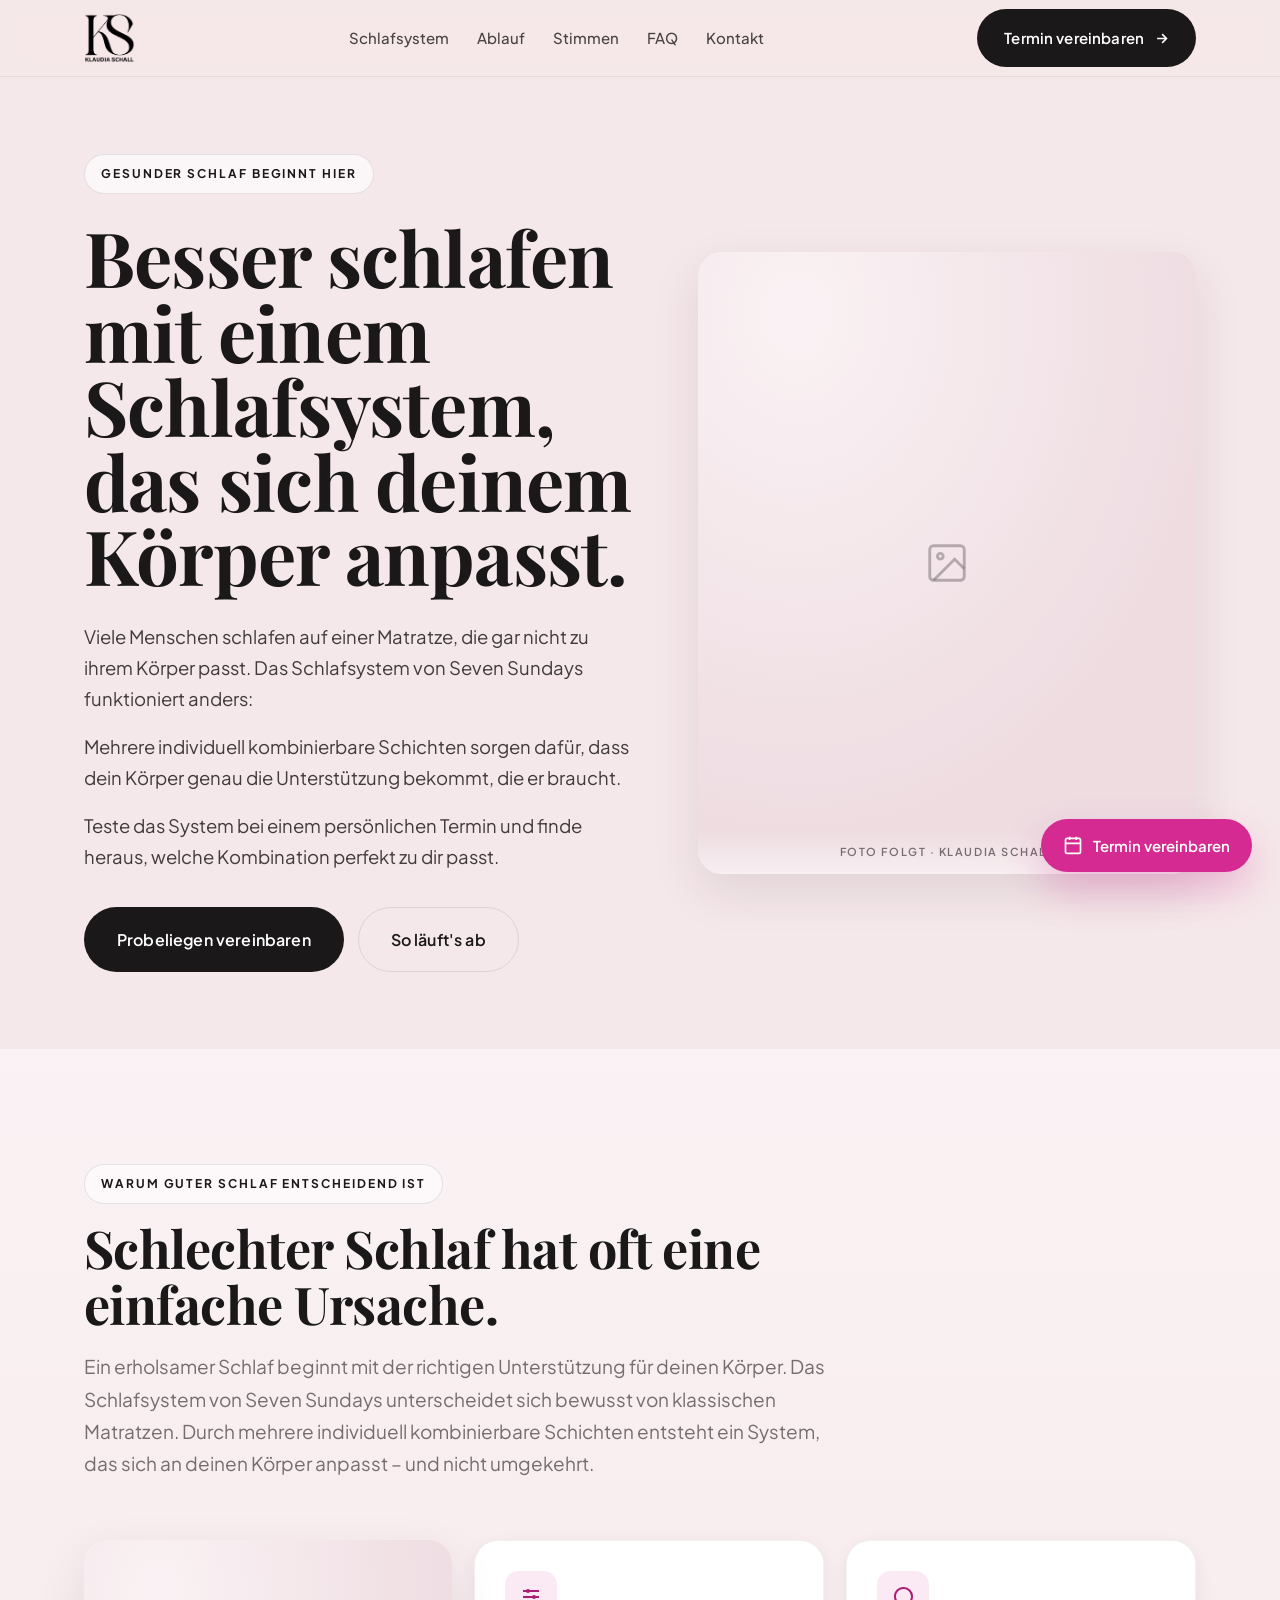
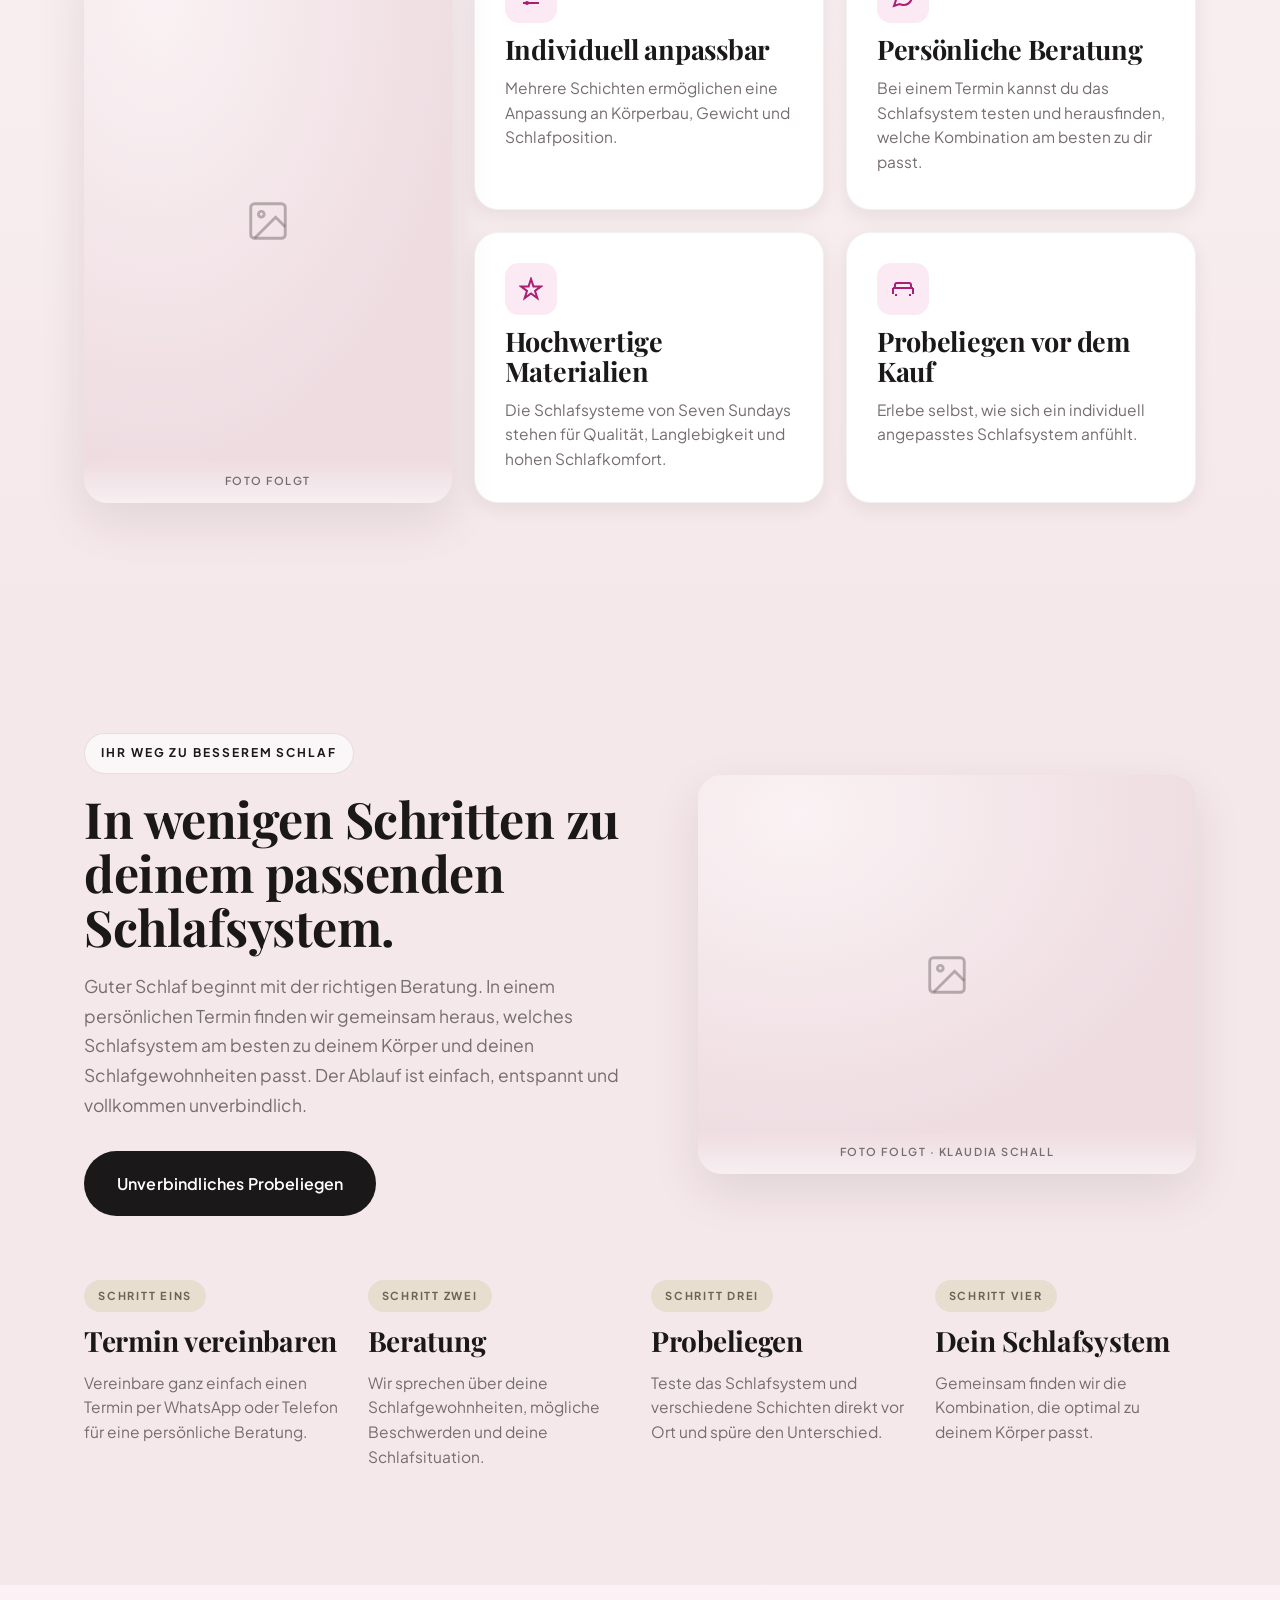
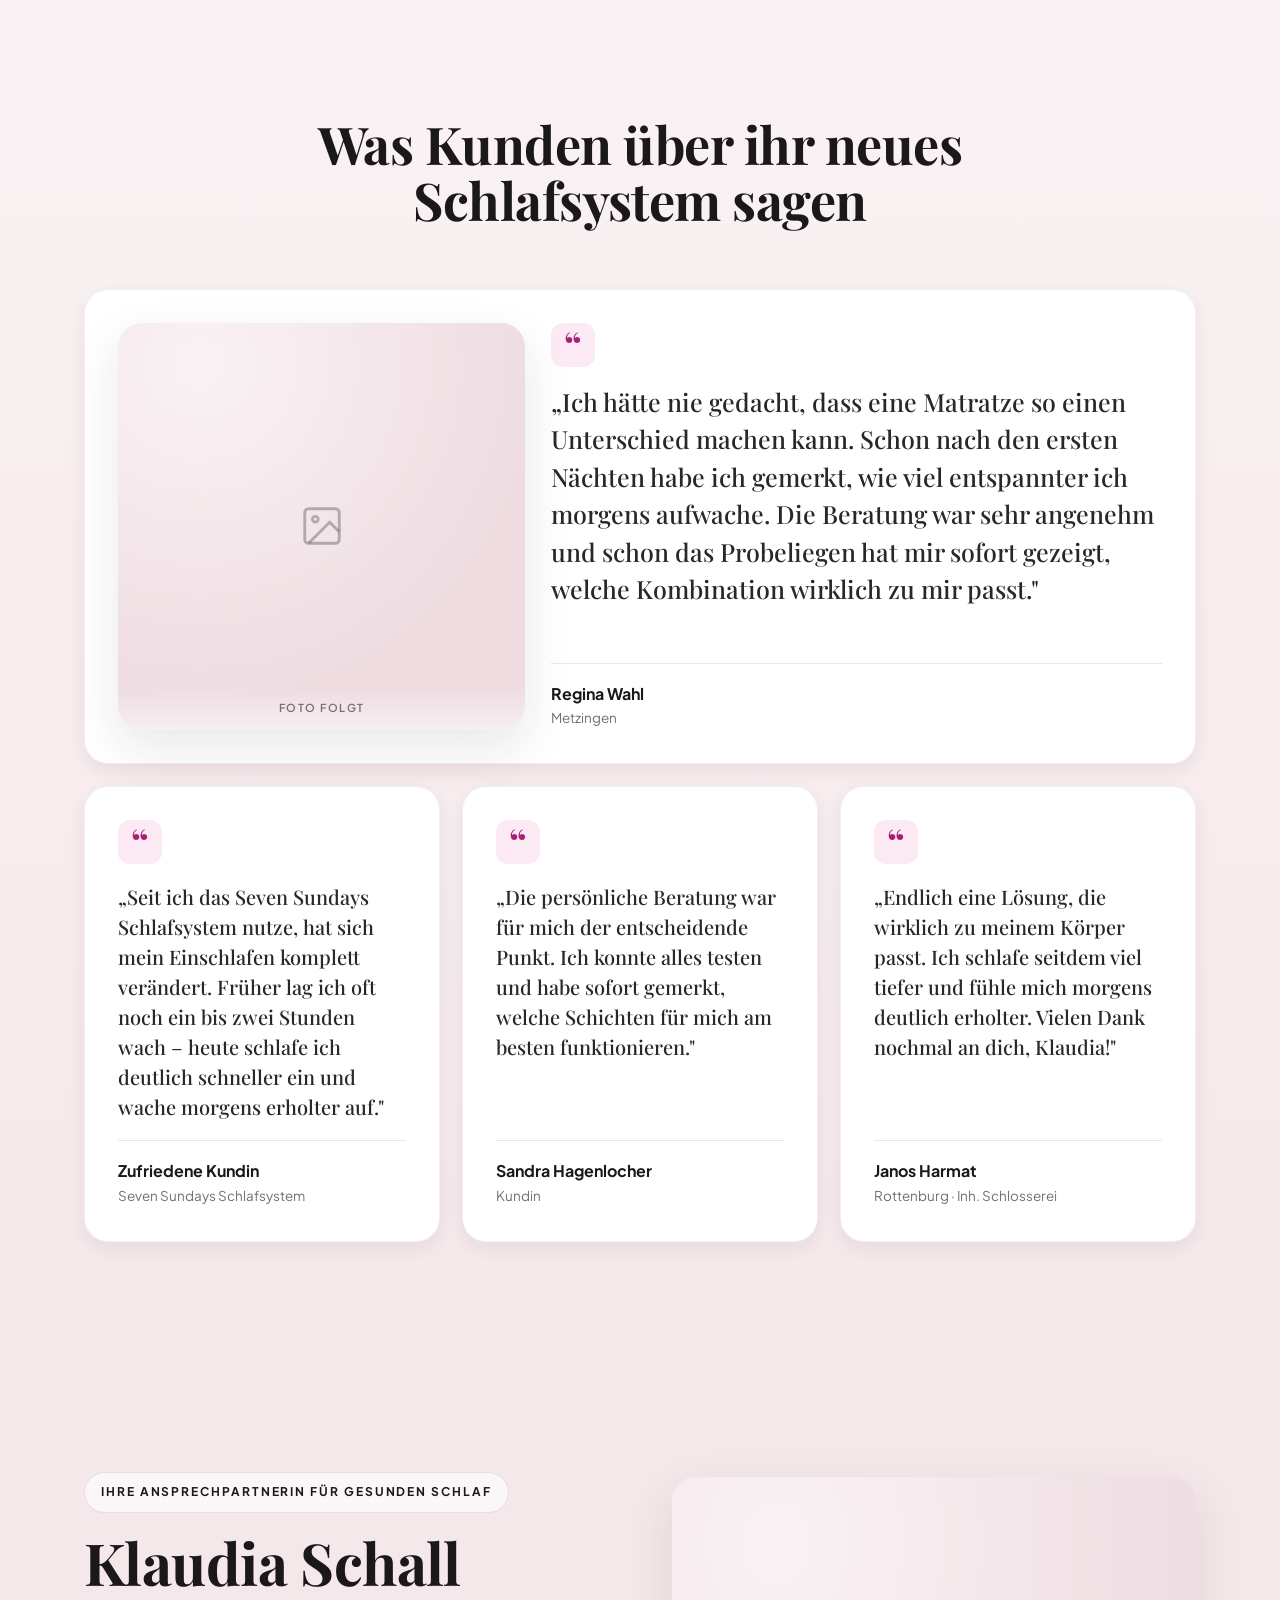
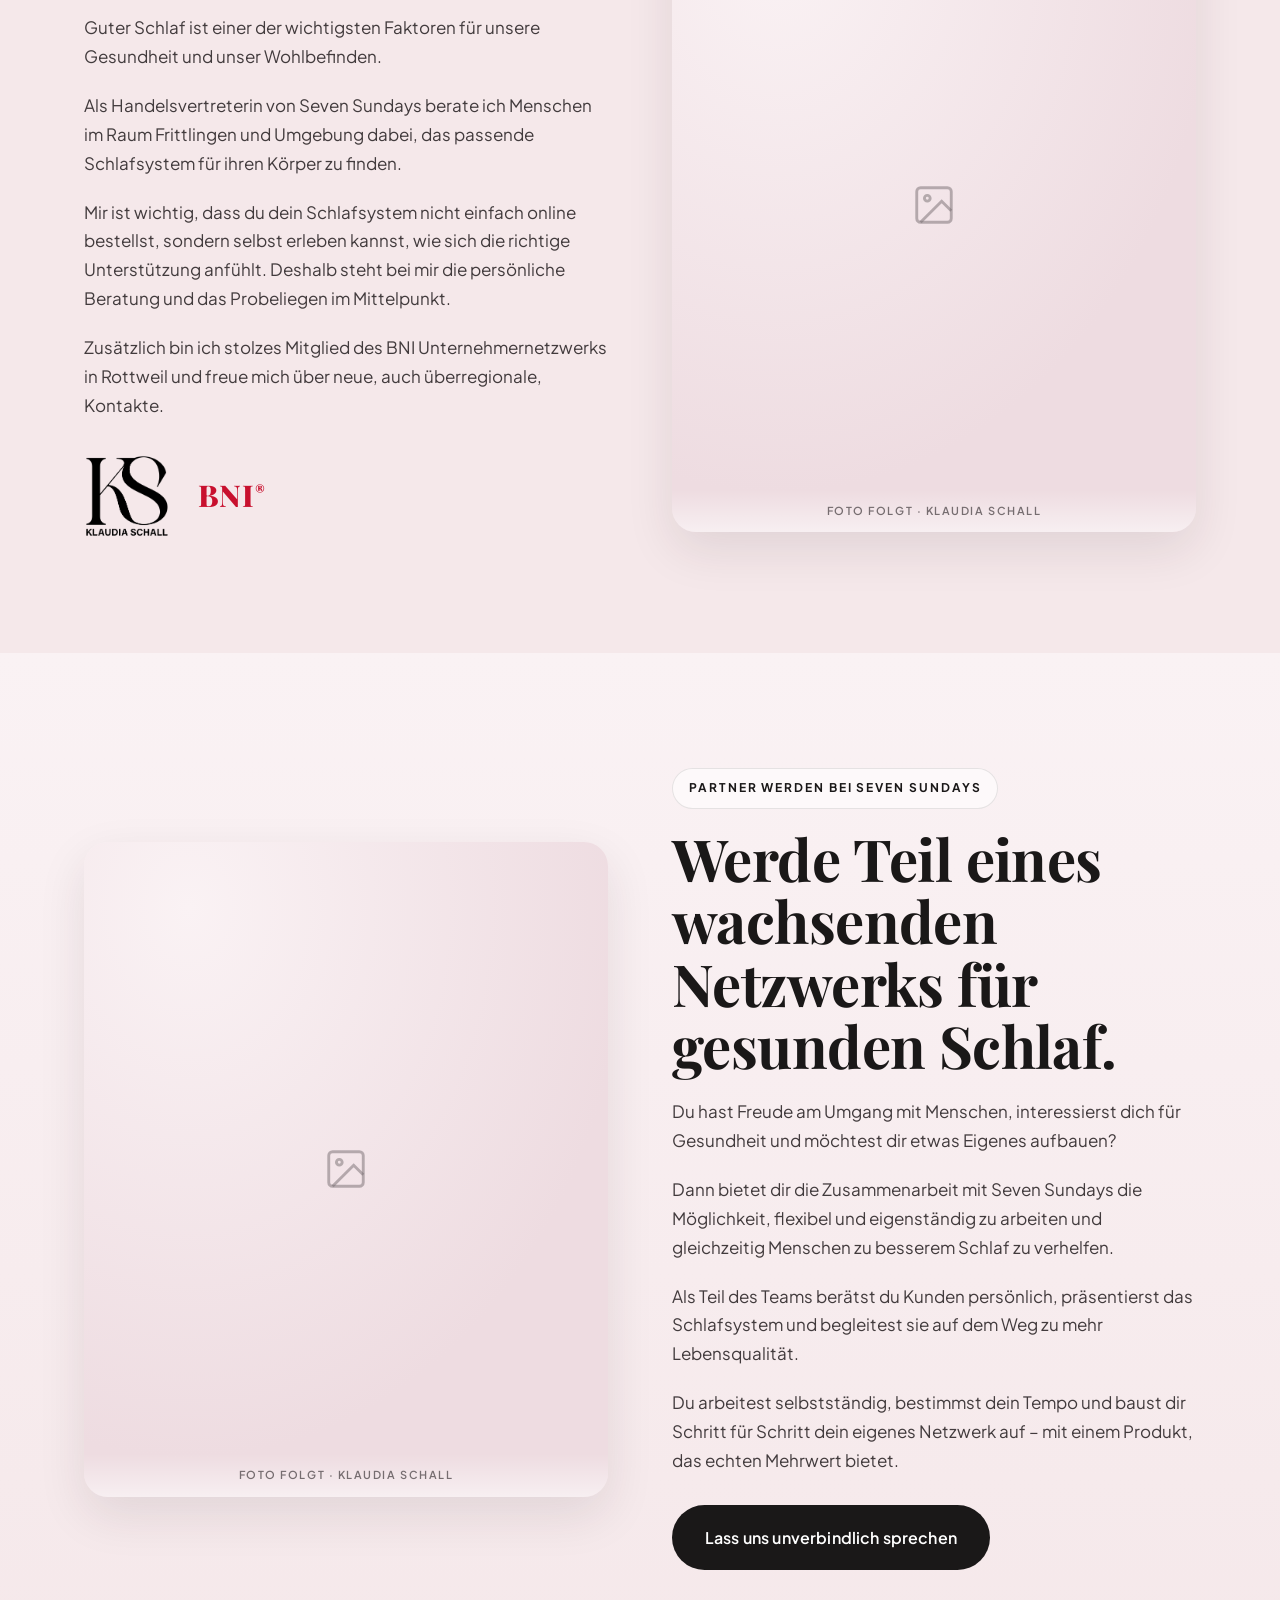
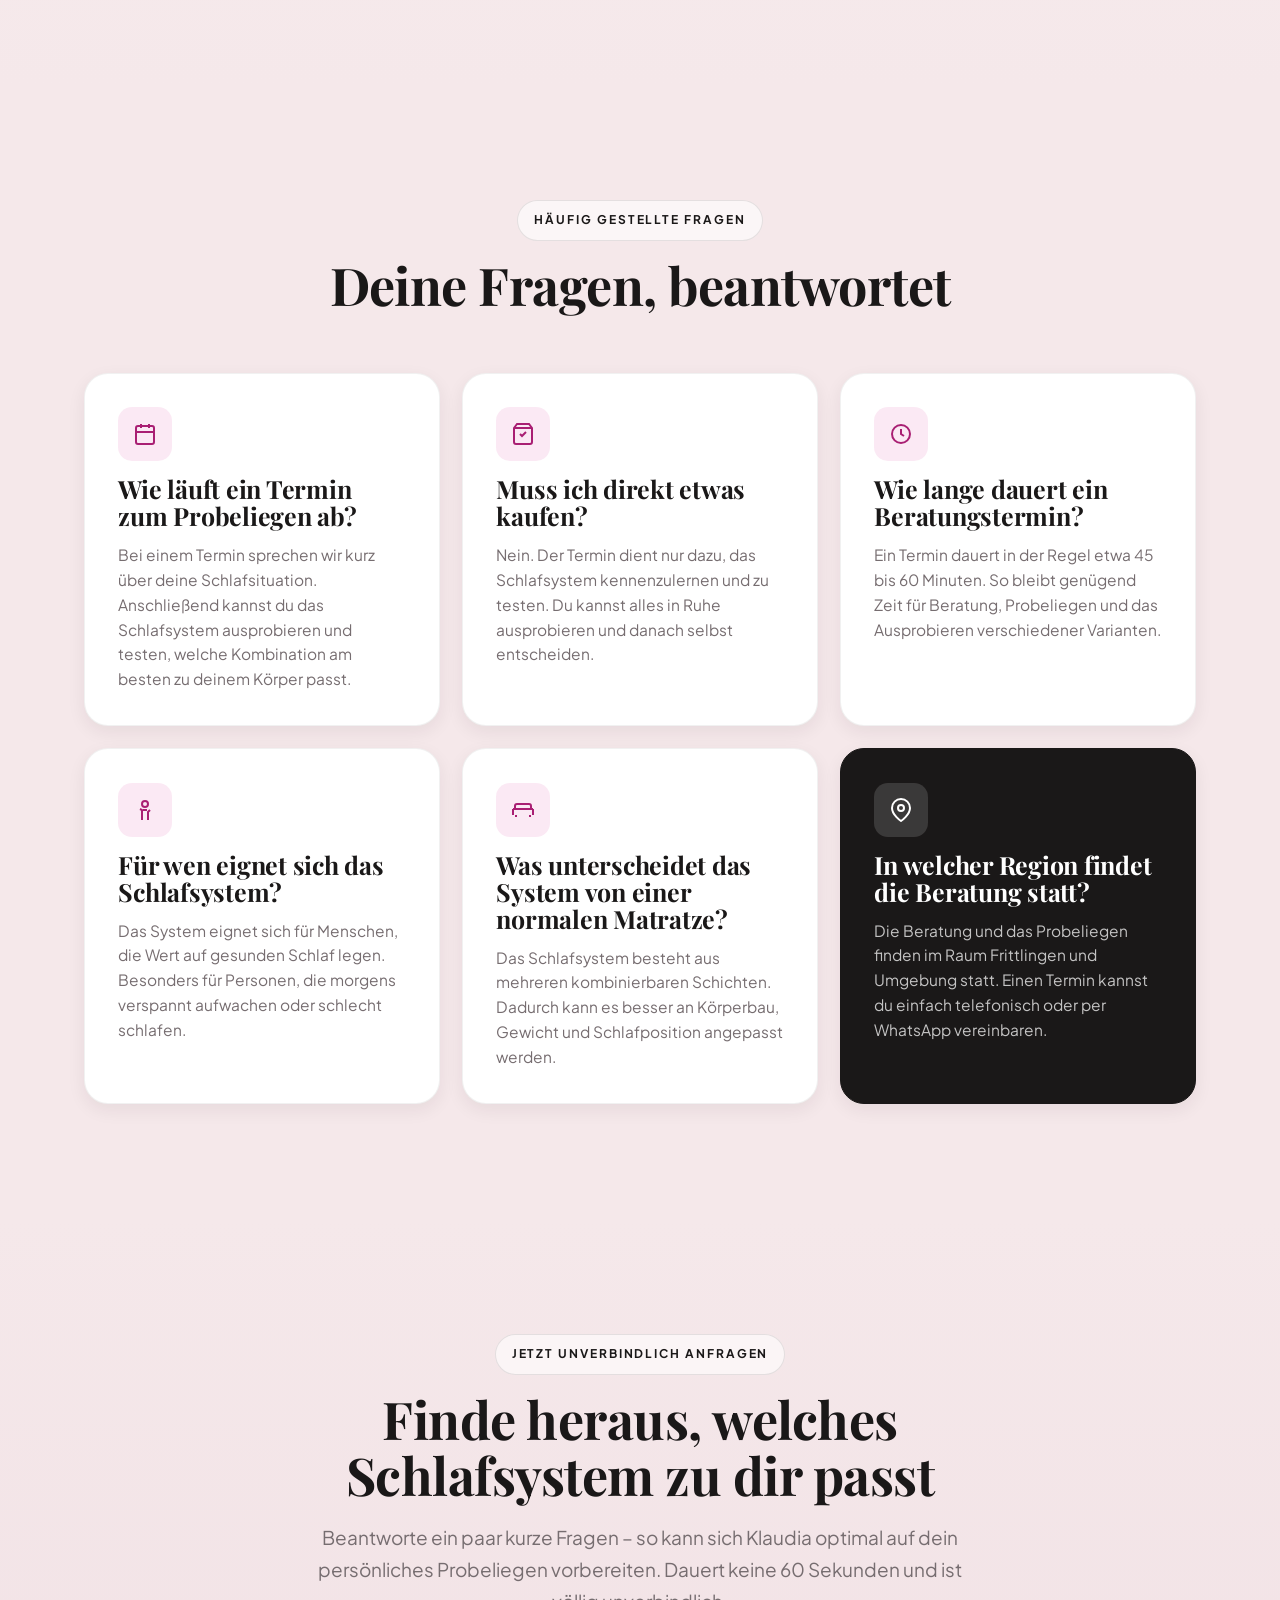
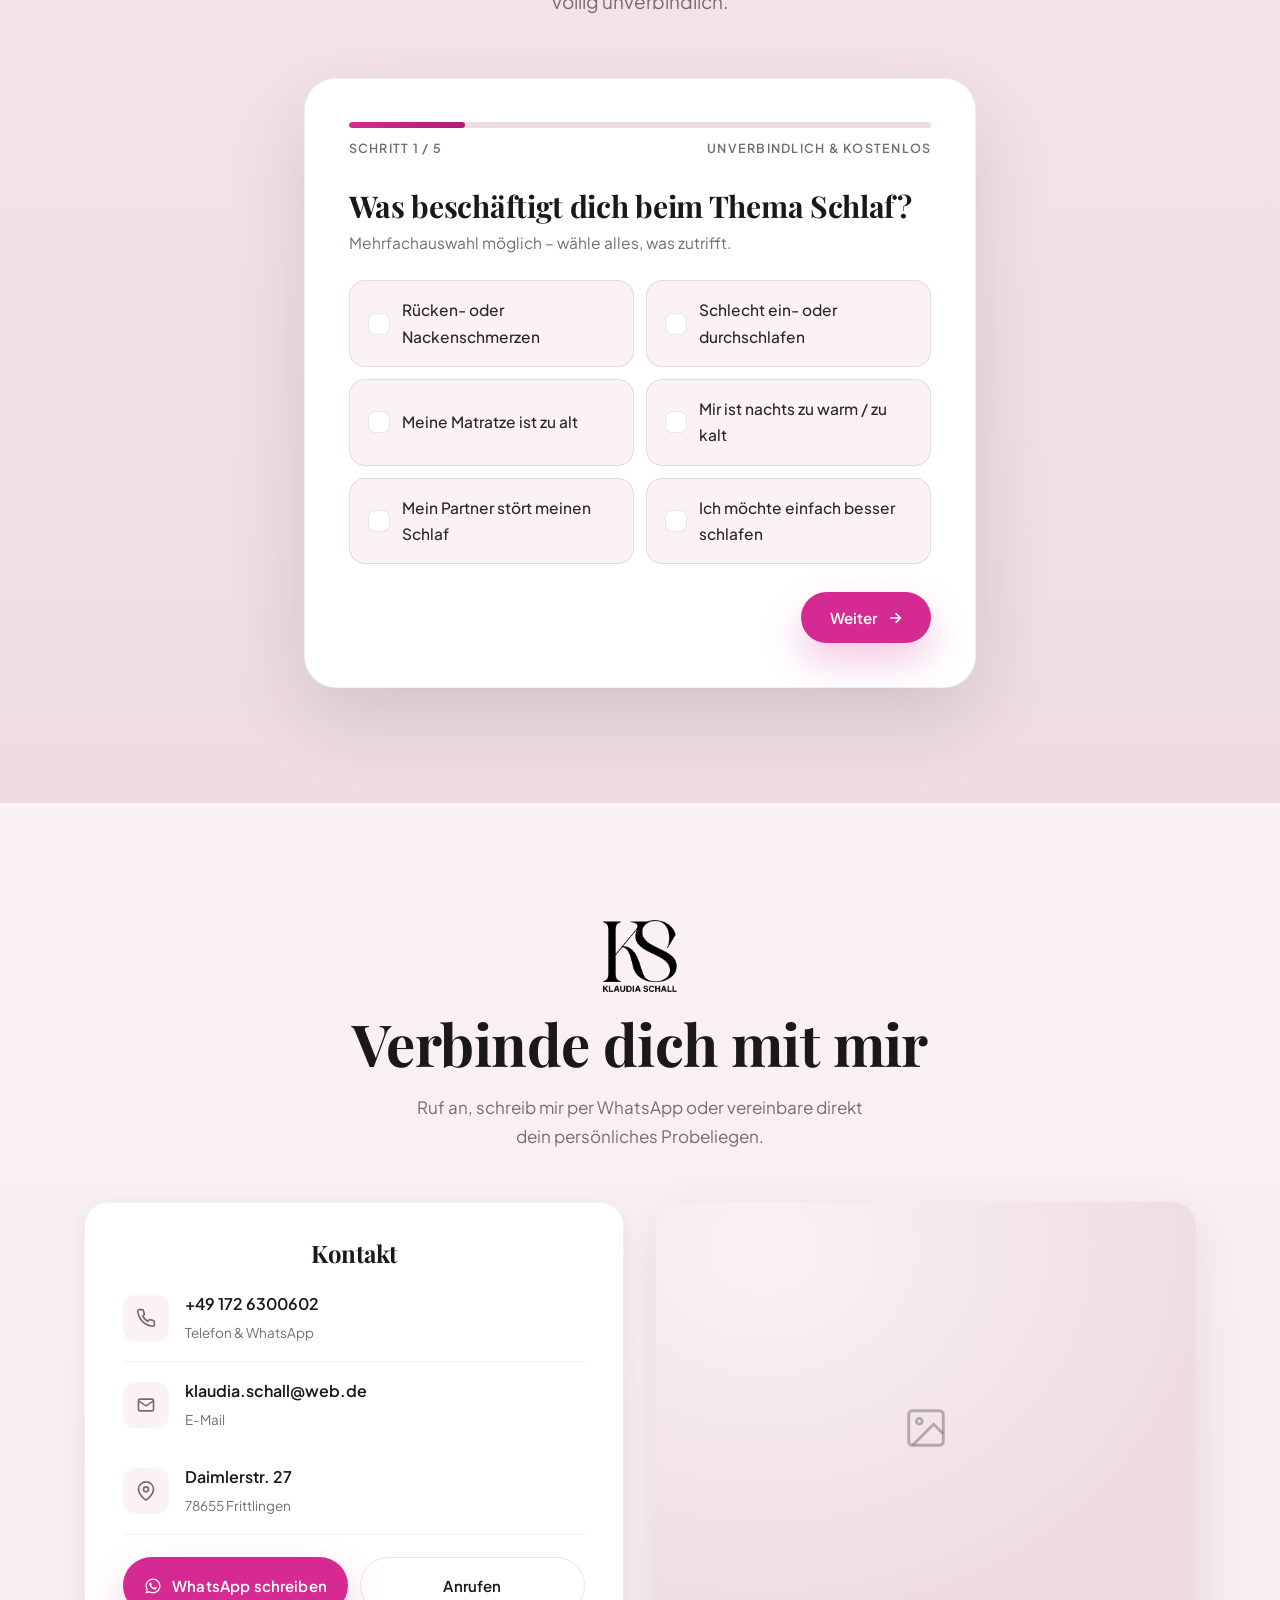
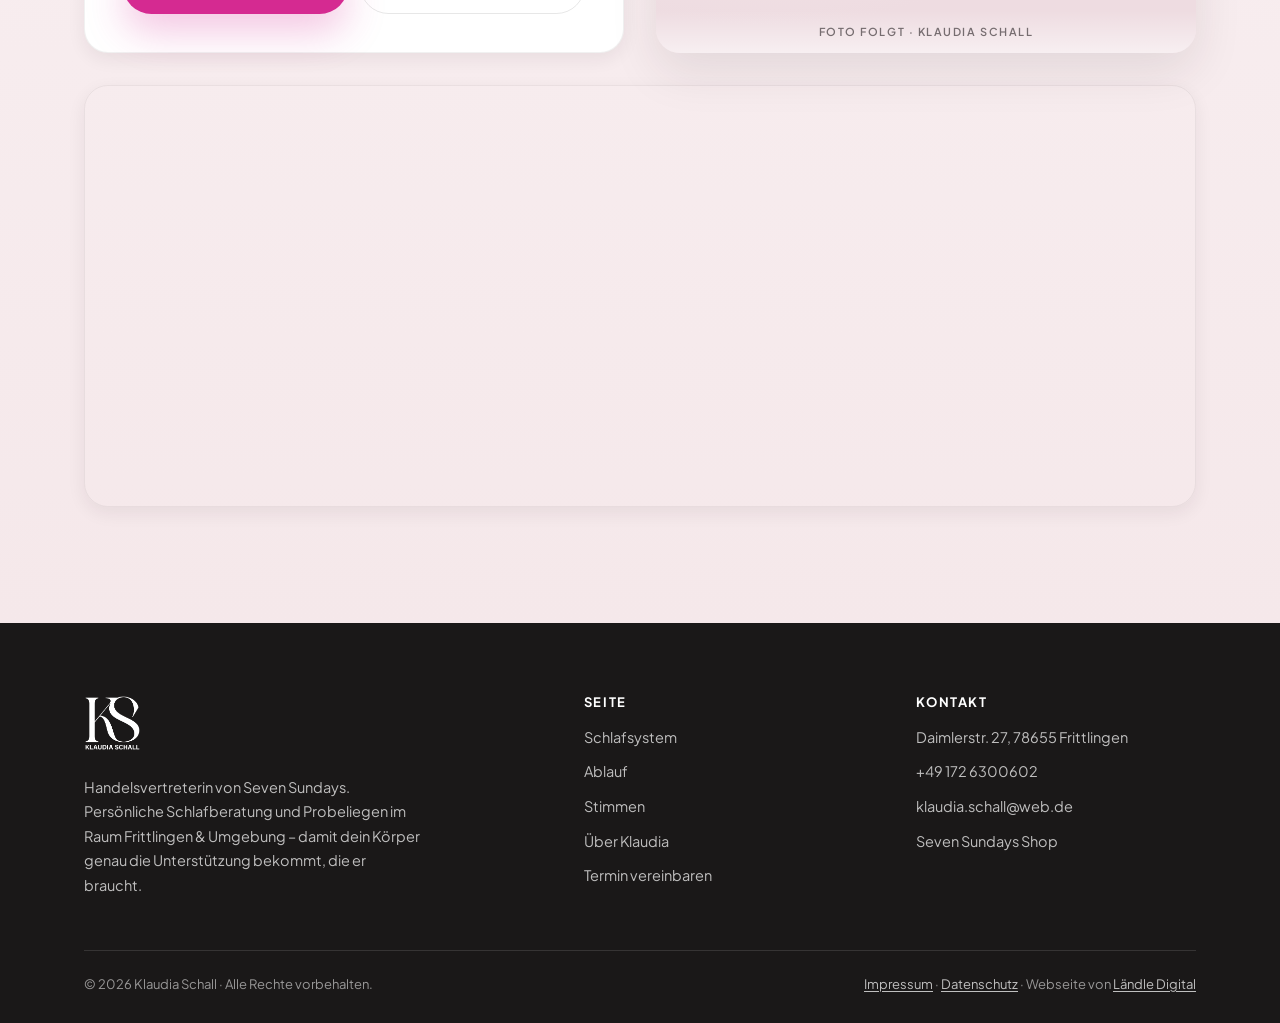
==== index.html @ 7d52d8f7 "Add files via upload" ====
<!DOCTYPE html>
<html lang="de">
<head>
<meta charset="UTF-8" />
<meta name="viewport" content="width=device-width, initial-scale=1.0" />
<title>Klaudia Schall · Schlafberatung mit Seven Sundays | Probeliegen & persönliche Beratung</title>
<meta name="description" content="Besser schlafen mit einem Schlafsystem, das sich deinem Körper anpasst. Klaudia Schall berät dich als Handelsvertreterin von Seven Sundays im Raum Frittlingen – mit persönlichem Probeliegen statt Online-Bestellung." />
<meta name="theme-color" content="#f5e8ea" />
<meta property="og:type" content="website" />
<meta property="og:title" content="Klaudia Schall · Schlafberatung mit Seven Sundays" />
<meta property="og:description" content="Besser schlafen mit einem Schlafsystem, das sich deinem Körper anpasst. Persönliche Beratung & Probeliegen im Raum Frittlingen." />
<meta property="og:locale" content="de_DE" />

<link rel="icon" href="data:image/svg+xml,%3Csvg%20xmlns='http://www.w3.org/2000/svg'%20viewBox='0%200%2064%2064'%3E%3Crect%20width='64'%20height='64'%20rx='14'%20fill='%231a1818'/%3E%3Ctext%20x='32'%20y='45'%20font-family='Georgia,serif'%20font-size='32'%20font-weight='700'%20fill='%23ffffff'%20text-anchor='middle'%3EKS%3C/text%3E%3C/svg%3E" />

<link rel="preconnect" href="https://fonts.googleapis.com" />
<link rel="preconnect" href="https://fonts.gstatic.com" crossorigin />
<link href="https://fonts.googleapis.com/css2?family=Playfair+Display:wght@500;600;700;800&family=Plus+Jakarta+Sans:wght@400;500;600;700&display=swap" rel="stylesheet" />
<link rel="stylesheet" href="style.css" />
</head>
<body>

<!-- ============================================================
     TOPBAR
============================================================= -->
<header class="topbar">
  <div class="shell topbar__inner">
    <a href="#top" class="brand" aria-label="Klaudia Schall – Startseite">
      <img src="logo.png" class="brand__logo-img" alt="Klaudia Schall" />
    </a>

    <nav class="topbar__nav" aria-label="Hauptnavigation">
      <a href="#schlafsystem">Schlafsystem</a>
      <a href="#ablauf">Ablauf</a>
      <a href="#stimmen">Stimmen</a>
      <a href="#faq">FAQ</a>
      <a href="#kontakt">Kontakt</a>
    </nav>

    <a href="#anfrage" class="btn btn--primary topbar__cta">
      Termin vereinbaren
      <svg viewBox="0 0 24 24" width="15" height="15" fill="none" stroke="currentColor" stroke-width="2.5"><path d="M5 12h14M13 5l7 7-7 7"/></svg>
    </a>

    <button class="burger" id="burger" aria-label="Menü öffnen" aria-expanded="false">
      <span></span><span></span><span></span>
    </button>
  </div>
  <div class="topbar__mobile" id="mobileNav">
    <a href="#schlafsystem">Schlafsystem</a>
    <a href="#ablauf">Ablauf</a>
    <a href="#stimmen">Stimmen</a>
    <a href="#faq">FAQ</a>
    <a href="#ueber">Über Klaudia</a>
    <a href="#kontakt">Kontakt</a>
    <a href="#anfrage" class="btn btn--primary btn--block">Termin vereinbaren</a>
  </div>
</header>

<main id="top">

<!-- ============================================================
     HERO
============================================================= -->
<section class="hero section">
  <div class="shell hero__inner">
    <div class="hero__content" data-reveal>
      <span class="eyebrow">Gesunder Schlaf beginnt hier</span>
      <h1>Besser schlafen mit einem Schlafsystem, das sich deinem Körper anpasst.</h1>
      <div class="hero__lead">
        <p>Viele Menschen schlafen auf einer Matratze, die gar nicht zu ihrem Körper passt. Das Schlafsystem von Seven Sundays funktioniert anders:</p>
        <p>Mehrere individuell kombinierbare Schichten sorgen dafür, dass dein Körper genau die Unterstützung bekommt, die er braucht.</p>
        <p>Teste das System bei einem persönlichen Termin und finde heraus, welche Kombination perfekt zu dir passt.</p>
      </div>
      <div class="hero__cta">
        <a href="#anfrage" class="btn btn--primary btn--lg">Probeliegen vereinbaren</a>
        <a href="#ablauf" class="btn btn--ghost btn--lg">So läuft's ab</a>
      </div>
    </div>

    <div class="hero__visual" data-reveal>
      <figure class="ph" data-label="Foto folgt · Klaudia Schall">
        <svg viewBox="0 0 24 24" fill="none" stroke="currentColor" stroke-width="1.5"><rect x="3" y="3" width="18" height="18" rx="2"/><circle cx="8.5" cy="8.5" r="1.5"/><path d="m21 15-5-5L5 21"/></svg>
        <img src="klaudia-hero.jpg" alt="Klaudia Schall mit dem Seven Sundays Schlafsystem" loading="eager" onerror="this.remove()" />
      </figure>
    </div>
  </div>
</section>

<!-- ============================================================
     WARUM / VORTEILE (Bento)
============================================================= -->
<section class="section section--soft" id="schlafsystem">
  <div class="shell">
    <div class="section-head" data-reveal>
      <span class="eyebrow">Warum guter Schlaf entscheidend ist</span>
      <h2>Schlechter Schlaf hat oft eine einfache Ursache.</h2>
      <p>Ein erholsamer Schlaf beginnt mit der richtigen Unterstützung für deinen Körper. Das Schlafsystem von Seven Sundays unterscheidet sich bewusst von klassischen Matratzen. Durch mehrere individuell kombinierbare Schichten entsteht ein System, das sich an deinen Körper anpasst – und nicht umgekehrt.</p>
    </div>

    <div class="bento" data-reveal>
      <figure class="ph bento__media" data-label="Foto folgt">
        <svg viewBox="0 0 24 24" fill="none" stroke="currentColor" stroke-width="1.5"><rect x="3" y="3" width="18" height="18" rx="2"/><circle cx="8.5" cy="8.5" r="1.5"/><path d="m21 15-5-5L5 21"/></svg>
        <img src="schlafsystem.jpg" alt="Seven Sundays Schlafsystem mit kombinierbaren Schichten" loading="lazy" onerror="this.remove()" />
      </figure>

      <article class="card benefit">
        <span class="benefit__icon">
          <svg viewBox="0 0 24 24" width="24" height="24" fill="none" stroke="currentColor" stroke-width="2"><path d="M4 6h16M4 12h16M4 18h16"/><circle cx="9" cy="6" r="2" fill="currentColor" stroke="none"/><circle cx="15" cy="12" r="2" fill="currentColor" stroke="none"/><circle cx="8" cy="18" r="2" fill="currentColor" stroke="none"/></svg>
        </span>
        <h3>Individuell anpassbar</h3>
        <p>Mehrere Schichten ermöglichen eine Anpassung an Körperbau, Gewicht und Schlafposition.</p>
      </article>

      <article class="card benefit">
        <span class="benefit__icon">
          <svg viewBox="0 0 24 24" width="24" height="24" fill="none" stroke="currentColor" stroke-width="2"><path d="M21 11.5a8.38 8.38 0 0 1-.9 3.8 8.5 8.5 0 0 1-7.6 4.7 8.38 8.38 0 0 1-3.8-.9L3 21l1.9-5.7a8.38 8.38 0 0 1-.9-3.8 8.5 8.5 0 0 1 4.7-7.6 8.38 8.38 0 0 1 3.8-.9h.5a8.48 8.48 0 0 1 8 8v.5z"/></svg>
        </span>
        <h3>Persönliche Beratung</h3>
        <p>Bei einem Termin kannst du das Schlafsystem testen und herausfinden, welche Kombination am besten zu dir passt.</p>
      </article>

      <article class="card benefit">
        <span class="benefit__icon">
          <svg viewBox="0 0 24 24" width="24" height="24" fill="none" stroke="currentColor" stroke-width="2"><path d="m12 2 2.4 7.4H22l-6 4.5 2.3 7.1-6.3-4.6L5.7 21l2.3-7.1-6-4.5h7.6z"/></svg>
        </span>
        <h3>Hochwertige Materialien</h3>
        <p>Die Schlafsysteme von Seven Sundays stehen für Qualität, Langlebigkeit und hohen Schlafkomfort.</p>
      </article>

      <article class="card benefit">
        <span class="benefit__icon">
          <svg viewBox="0 0 24 24" width="24" height="24" fill="none" stroke="currentColor" stroke-width="2"><path d="M2 11h20M4 11V8a2 2 0 0 1 2-2h12a2 2 0 0 1 2 2v3M2 11v6m20-6v6M5 17v2m14-2v2"/></svg>
        </span>
        <h3>Probeliegen vor dem Kauf</h3>
        <p>Erlebe selbst, wie sich ein individuell angepasstes Schlafsystem anfühlt.</p>
      </article>
    </div>
  </div>
</section>

<!-- ============================================================
     ABLAUF / SCHRITTE
============================================================= -->
<section class="section" id="ablauf">
  <div class="shell">
    <div class="process__intro">
      <div class="process__copy" data-reveal>
        <span class="eyebrow">Ihr Weg zu besserem Schlaf</span>
        <h2>In wenigen Schritten zu deinem passenden Schlafsystem.</h2>
        <p>Guter Schlaf beginnt mit der richtigen Beratung. In einem persönlichen Termin finden wir gemeinsam heraus, welches Schlafsystem am besten zu deinem Körper und deinen Schlafgewohnheiten passt. Der Ablauf ist einfach, entspannt und vollkommen unverbindlich.</p>
        <a href="#anfrage" class="btn btn--primary btn--lg">Unverbindliches Probeliegen</a>
      </div>
      <div data-reveal>
        <figure class="ph" data-label="Foto folgt · Klaudia Schall">
          <svg viewBox="0 0 24 24" fill="none" stroke="currentColor" stroke-width="1.5"><rect x="3" y="3" width="18" height="18" rx="2"/><circle cx="8.5" cy="8.5" r="1.5"/><path d="m21 15-5-5L5 21"/></svg>
          <img src="klaudia-beratung.jpg" alt="Klaudia Schall – persönliche Beratung" loading="lazy" onerror="this.remove()" />
        </figure>
      </div>
    </div>

    <div class="steps" data-reveal>
      <article class="step">
        <span class="step__label">Schritt Eins</span>
        <h3>Termin vereinbaren</h3>
        <p>Vereinbare ganz einfach einen Termin per WhatsApp oder Telefon für eine persönliche Beratung.</p>
      </article>
      <article class="step">
        <span class="step__label">Schritt Zwei</span>
        <h3>Beratung</h3>
        <p>Wir sprechen über deine Schlafgewohnheiten, mögliche Beschwerden und deine Schlafsituation.</p>
      </article>
      <article class="step">
        <span class="step__label">Schritt Drei</span>
        <h3>Probeliegen</h3>
        <p>Teste das Schlafsystem und verschiedene Schichten direkt vor Ort und spüre den Unterschied.</p>
      </article>
      <article class="step">
        <span class="step__label">Schritt Vier</span>
        <h3>Dein Schlafsystem</h3>
        <p>Gemeinsam finden wir die Kombination, die optimal zu deinem Körper passt.</p>
      </article>
    </div>
  </div>
</section>

<!-- ============================================================
     TESTIMONIALS
============================================================= -->
<section class="section section--soft" id="stimmen">
  <div class="shell">
    <div class="section-head section-head--center" data-reveal>
      <h2>Was Kunden über ihr neues Schlafsystem sagen</h2>
    </div>

    <div class="testimonials" data-reveal>
      <article class="testimonial testimonial--featured">
        <div class="testimonial__inner">
          <figure class="ph" data-label="Foto folgt">
            <svg viewBox="0 0 24 24" fill="none" stroke="currentColor" stroke-width="1.5"><rect x="3" y="3" width="18" height="18" rx="2"/><circle cx="8.5" cy="8.5" r="1.5"/><path d="m21 15-5-5L5 21"/></svg>
            <img src="kundin-regina.jpg" alt="Regina Wahl" loading="lazy" onerror="this.remove()" />
          </figure>
          <div class="testimonial__col">
            <span class="quote-mark" aria-hidden="true">&ldquo;</span>
            <blockquote class="testimonial__quote">„Ich hätte nie gedacht, dass eine Matratze so einen Unterschied machen kann. Schon nach den ersten Nächten habe ich gemerkt, wie viel entspannter ich morgens aufwache. Die Beratung war sehr angenehm und schon das Probeliegen hat mir sofort gezeigt, welche Kombination wirklich zu mir passt."</blockquote>
            <div class="testimonial__person">
              <div class="testimonial__name">Regina Wahl</div>
              <div class="testimonial__source">Metzingen</div>
            </div>
          </div>
        </div>
      </article>

      <article class="testimonial">
        <span class="quote-mark" aria-hidden="true">&ldquo;</span>
        <blockquote class="testimonial__quote">„Seit ich das Seven Sundays Schlafsystem nutze, hat sich mein Einschlafen komplett verändert. Früher lag ich oft noch ein bis zwei Stunden wach – heute schlafe ich deutlich schneller ein und wache morgens erholter auf."</blockquote>
        <div class="testimonial__person">
          <div class="testimonial__name">Zufriedene Kundin</div>
          <div class="testimonial__source">Seven Sundays Schlafsystem</div>
        </div>
      </article>

      <article class="testimonial">
        <span class="quote-mark" aria-hidden="true">&ldquo;</span>
        <blockquote class="testimonial__quote">„Die persönliche Beratung war für mich der entscheidende Punkt. Ich konnte alles testen und habe sofort gemerkt, welche Schichten für mich am besten funktionieren."</blockquote>
        <div class="testimonial__person">
          <div class="testimonial__name">Sandra Hagenlocher</div>
          <div class="testimonial__source">Kundin</div>
        </div>
      </article>

      <article class="testimonial">
        <span class="quote-mark" aria-hidden="true">&ldquo;</span>
        <blockquote class="testimonial__quote">„Endlich eine Lösung, die wirklich zu meinem Körper passt. Ich schlafe seitdem viel tiefer und fühle mich morgens deutlich erholter. Vielen Dank nochmal an dich, Klaudia!"</blockquote>
        <div class="testimonial__person">
          <div class="testimonial__name">Janos Harmat</div>
          <div class="testimonial__source">Rottenburg · Inh. Schlosserei</div>
        </div>
      </article>
    </div>
  </div>
</section>

<!-- ============================================================
     ÜBER KLAUDIA
============================================================= -->
<section class="section" id="ueber">
  <div class="shell about__inner">
    <div class="about__copy" data-reveal>
      <span class="eyebrow">Ihre Ansprechpartnerin für gesunden Schlaf</span>
      <h2>Klaudia Schall</h2>
      <p>Guter Schlaf ist einer der wichtigsten Faktoren für unsere Gesundheit und unser Wohlbefinden.</p>
      <p>Als Handelsvertreterin von Seven Sundays berate ich Menschen im Raum Frittlingen und Umgebung dabei, das passende Schlafsystem für ihren Körper zu finden.</p>
      <p>Mir ist wichtig, dass du dein Schlafsystem nicht einfach online bestellst, sondern selbst erleben kannst, wie sich die richtige Unterstützung anfühlt. Deshalb steht bei mir die persönliche Beratung und das Probeliegen im Mittelpunkt.</p>
      <p>Zusätzlich bin ich stolzes Mitglied des BNI Unternehmernetzwerks in Rottweil und freue mich über neue, auch überregionale, Kontakte.</p>
      <div class="about__logos">
        <img src="logo.png" class="about__logo-img" alt="Klaudia Schall" />
        <!-- TODO: offizielles BNI-Logo als assets/bni-logo.svg einbinden -->
        <span class="about__bni">BNI<sup>®</sup></span>
      </div>
    </div>
    <div class="about__media" data-reveal>
      <figure class="ph" data-label="Foto folgt · Klaudia Schall">
        <svg viewBox="0 0 24 24" fill="none" stroke="currentColor" stroke-width="1.5"><rect x="3" y="3" width="18" height="18" rx="2"/><circle cx="8.5" cy="8.5" r="1.5"/><path d="m21 15-5-5L5 21"/></svg>
        <img src="klaudia-portrait.jpg" alt="Klaudia Schall" loading="lazy" onerror="this.remove()" />
      </figure>
    </div>
  </div>
</section>

<!-- ============================================================
     PARTNER / RECRUITING
============================================================= -->
<section class="section section--soft" id="partner">
  <div class="shell about__inner">
    <div class="about__media" data-reveal>
      <figure class="ph" data-label="Foto folgt · Klaudia Schall">
        <svg viewBox="0 0 24 24" fill="none" stroke="currentColor" stroke-width="1.5"><rect x="3" y="3" width="18" height="18" rx="2"/><circle cx="8.5" cy="8.5" r="1.5"/><path d="m21 15-5-5L5 21"/></svg>
        <img src="klaudia-partner.jpg" alt="Mit Seven Sundays zusammenarbeiten" loading="lazy" onerror="this.remove()" />
      </figure>
    </div>
    <div class="about__copy" data-reveal>
      <span class="eyebrow">Partner werden bei Seven Sundays</span>
      <h2>Werde Teil eines wachsenden Netzwerks für gesunden Schlaf.</h2>
      <p>Du hast Freude am Umgang mit Menschen, interessierst dich für Gesundheit und möchtest dir etwas Eigenes aufbauen?</p>
      <p>Dann bietet dir die Zusammenarbeit mit Seven Sundays die Möglichkeit, flexibel und eigenständig zu arbeiten und gleichzeitig Menschen zu besserem Schlaf zu verhelfen.</p>
      <p>Als Teil des Teams berätst du Kunden persönlich, präsentierst das Schlafsystem und begleitest sie auf dem Weg zu mehr Lebensqualität.</p>
      <p>Du arbeitest selbstständig, bestimmst dein Tempo und baust dir Schritt für Schritt dein eigenes Netzwerk auf – mit einem Produkt, das echten Mehrwert bietet.</p>
      <a href="#kontakt" class="btn btn--primary btn--lg" style="margin-top:30px;">Lass uns unverbindlich sprechen</a>
    </div>
  </div>
</section>

<!-- ============================================================
     FAQ
============================================================= -->
<section class="section" id="faq">
  <div class="shell">
    <div class="section-head section-head--center" data-reveal>
      <span class="eyebrow">Häufig gestellte Fragen</span>
      <h2>Deine Fragen, beantwortet</h2>
    </div>
    <div class="faq-grid" data-reveal>
      <article class="faq-card">
        <span class="faq-card__icon"><svg viewBox="0 0 24 24" width="24" height="24" fill="none" stroke="currentColor" stroke-width="2"><rect x="3" y="4" width="18" height="18" rx="2"/><path d="M16 2v4M8 2v4M3 10h18"/></svg></span>
        <h3>Wie läuft ein Termin zum Probeliegen ab?</h3>
        <p>Bei einem Termin sprechen wir kurz über deine Schlafsituation. Anschließend kannst du das Schlafsystem ausprobieren und testen, welche Kombination am besten zu deinem Körper passt.</p>
      </article>
      <article class="faq-card">
        <span class="faq-card__icon"><svg viewBox="0 0 24 24" width="24" height="24" fill="none" stroke="currentColor" stroke-width="2"><path d="M6 2 3 6v14a2 2 0 0 0 2 2h14a2 2 0 0 0 2-2V6l-3-4z"/><path d="M3 6h18"/><path d="m9 12 2 2 4-4"/></svg></span>
        <h3>Muss ich direkt etwas kaufen?</h3>
        <p>Nein. Der Termin dient nur dazu, das Schlafsystem kennenzulernen und zu testen. Du kannst alles in Ruhe ausprobieren und danach selbst entscheiden.</p>
      </article>
      <article class="faq-card">
        <span class="faq-card__icon"><svg viewBox="0 0 24 24" width="24" height="24" fill="none" stroke="currentColor" stroke-width="2"><circle cx="12" cy="12" r="9"/><path d="M12 7v5l3 2"/></svg></span>
        <h3>Wie lange dauert ein Beratungstermin?</h3>
        <p>Ein Termin dauert in der Regel etwa 45 bis 60 Minuten. So bleibt genügend Zeit für Beratung, Probeliegen und das Ausprobieren verschiedener Varianten.</p>
      </article>
      <article class="faq-card">
        <span class="faq-card__icon"><svg viewBox="0 0 24 24" width="24" height="24" fill="none" stroke="currentColor" stroke-width="2"><circle cx="12" cy="6" r="3"/><path d="M9 22V12l-2-1m8 11V14l2-2M10 12h4"/></svg></span>
        <h3>Für wen eignet sich das Schlafsystem?</h3>
        <p>Das System eignet sich für Menschen, die Wert auf gesunden Schlaf legen. Besonders für Personen, die morgens verspannt aufwachen oder schlecht schlafen.</p>
      </article>
      <article class="faq-card">
        <span class="faq-card__icon"><svg viewBox="0 0 24 24" width="24" height="24" fill="none" stroke="currentColor" stroke-width="2"><path d="M2 11h20M4 11V8a2 2 0 0 1 2-2h12a2 2 0 0 1 2 2v3M2 11v6m20-6v6M5 17v2m14-2v2"/></svg></span>
        <h3>Was unterscheidet das System von einer normalen Matratze?</h3>
        <p>Das Schlafsystem besteht aus mehreren kombinierbaren Schichten. Dadurch kann es besser an Körperbau, Gewicht und Schlafposition angepasst werden.</p>
      </article>
      <article class="faq-card faq-card--dark">
        <span class="faq-card__icon"><svg viewBox="0 0 24 24" width="24" height="24" fill="none" stroke="currentColor" stroke-width="2"><path d="M21 10c0 7-9 13-9 13s-9-6-9-13a9 9 0 0 1 18 0z"/><circle cx="12" cy="10" r="3"/></svg></span>
        <h3>In welcher Region findet die Beratung statt?</h3>
        <p>Die Beratung und das Probeliegen finden im Raum Frittlingen und Umgebung statt. Einen Termin kannst du einfach telefonisch oder per WhatsApp vereinbaren.</p>
      </article>
    </div>
  </div>
</section>

<!-- ============================================================
     ANFRAGE / QUALIFIZIERUNG
============================================================= -->
<section class="section anfrage" id="anfrage">
  <div class="shell form-shell">
    <div class="section-head section-head--center" data-reveal>
      <span class="eyebrow">Jetzt unverbindlich anfragen</span>
      <h2>Finde heraus, welches Schlafsystem zu dir passt</h2>
      <p>Beantworte ein paar kurze Fragen – so kann sich Klaudia optimal auf dein persönliches Probeliegen vorbereiten. Dauert keine 60&nbsp;Sekunden und ist völlig unverbindlich.</p>
    </div>

    <div class="form-card" id="formCard" data-reveal>
      <div class="form-progress">
        <div class="form-progress__bar"><div class="form-progress__fill" id="progressFill"></div></div>
        <div class="form-progress__meta">
          <span id="progressCounter">Schritt 1 / 5</span>
          <span>Unverbindlich &amp; kostenlos</span>
        </div>
      </div>

      <form id="leadForm" novalidate>

        <!-- STEP 1 · Anliegen -->
        <div class="fstep is-active" data-required="anliegen">
          <h3 class="fstep__title">Was beschäftigt dich beim Thema Schlaf?</h3>
          <p class="fstep__hint">Mehrfachauswahl möglich – wähle alles, was zutrifft.</p>
          <div class="fstep__body">
            <div class="opt-grid">
              <label class="opt"><input type="checkbox" name="anliegen" value="Rücken- oder Nackenschmerzen"><span class="opt__check"><svg viewBox="0 0 24 24" fill="none" stroke="currentColor" stroke-width="3"><path d="M20 6 9 17l-5-5"/></svg></span><span>Rücken- oder Nackenschmerzen</span></label>
              <label class="opt"><input type="checkbox" name="anliegen" value="Schlecht ein- oder durchschlafen"><span class="opt__check"><svg viewBox="0 0 24 24" fill="none" stroke="currentColor" stroke-width="3"><path d="M20 6 9 17l-5-5"/></svg></span><span>Schlecht ein- oder durchschlafen</span></label>
              <label class="opt"><input type="checkbox" name="anliegen" value="Matratze ist zu alt"><span class="opt__check"><svg viewBox="0 0 24 24" fill="none" stroke="currentColor" stroke-width="3"><path d="M20 6 9 17l-5-5"/></svg></span><span>Meine Matratze ist zu alt</span></label>
              <label class="opt"><input type="checkbox" name="anliegen" value="Nachts zu warm oder zu kalt"><span class="opt__check"><svg viewBox="0 0 24 24" fill="none" stroke="currentColor" stroke-width="3"><path d="M20 6 9 17l-5-5"/></svg></span><span>Mir ist nachts zu warm / zu kalt</span></label>
              <label class="opt"><input type="checkbox" name="anliegen" value="Partner stört den Schlaf"><span class="opt__check"><svg viewBox="0 0 24 24" fill="none" stroke="currentColor" stroke-width="3"><path d="M20 6 9 17l-5-5"/></svg></span><span>Mein Partner stört meinen Schlaf</span></label>
              <label class="opt"><input type="checkbox" name="anliegen" value="Einfach besser schlafen"><span class="opt__check"><svg viewBox="0 0 24 24" fill="none" stroke="currentColor" stroke-width="3"><path d="M20 6 9 17l-5-5"/></svg></span><span>Ich möchte einfach besser schlafen</span></label>
            </div>
          </div>
        </div>

        <!-- STEP 2 · Schlafsituation -->
        <div class="fstep" data-required="schlafposition,matratze_alter">
          <h3 class="fstep__title">Wie schläfst du aktuell?</h3>
          <p class="fstep__hint">Das hilft, die passende Schichten-Kombination einzugrenzen.</p>
          <div class="fstep__body">
            <span class="form-label">Deine bevorzugte Schlafposition</span>
            <div class="opt-grid">
              <label class="opt"><input type="radio" name="schlafposition" value="Rücken"><span class="opt__check"><svg viewBox="0 0 24 24" fill="none" stroke="currentColor" stroke-width="3"><path d="M20 6 9 17l-5-5"/></svg></span><span>Auf dem Rücken</span></label>
              <label class="opt"><input type="radio" name="schlafposition" value="Seite"><span class="opt__check"><svg viewBox="0 0 24 24" fill="none" stroke="currentColor" stroke-width="3"><path d="M20 6 9 17l-5-5"/></svg></span><span>Auf der Seite</span></label>
              <label class="opt"><input type="radio" name="schlafposition" value="Bauch"><span class="opt__check"><svg viewBox="0 0 24 24" fill="none" stroke="currentColor" stroke-width="3"><path d="M20 6 9 17l-5-5"/></svg></span><span>Auf dem Bauch</span></label>
              <label class="opt"><input type="radio" name="schlafposition" value="Wechselnd"><span class="opt__check"><svg viewBox="0 0 24 24" fill="none" stroke="currentColor" stroke-width="3"><path d="M20 6 9 17l-5-5"/></svg></span><span>Wechselnd</span></label>
            </div>
            <span class="form-label" style="margin-top:22px;">Wie alt ist deine aktuelle Matratze?</span>
            <div class="opt-grid opt-grid--3">
              <label class="opt"><input type="radio" name="matratze_alter" value="Unter 2 Jahre"><span class="opt__check"><svg viewBox="0 0 24 24" fill="none" stroke="currentColor" stroke-width="3"><path d="M20 6 9 17l-5-5"/></svg></span><span>Unter 2 Jahre</span></label>
              <label class="opt"><input type="radio" name="matratze_alter" value="2-5 Jahre"><span class="opt__check"><svg viewBox="0 0 24 24" fill="none" stroke="currentColor" stroke-width="3"><path d="M20 6 9 17l-5-5"/></svg></span><span>2 – 5 Jahre</span></label>
              <label class="opt"><input type="radio" name="matratze_alter" value="5-10 Jahre"><span class="opt__check"><svg viewBox="0 0 24 24" fill="none" stroke="currentColor" stroke-width="3"><path d="M20 6 9 17l-5-5"/></svg></span><span>5 – 10 Jahre</span></label>
              <label class="opt"><input type="radio" name="matratze_alter" value="Über 10 Jahre"><span class="opt__check"><svg viewBox="0 0 24 24" fill="none" stroke="currentColor" stroke-width="3"><path d="M20 6 9 17l-5-5"/></svg></span><span>Über 10 Jahre</span></label>
              <label class="opt"><input type="radio" name="matratze_alter" value="Weiß nicht"><span class="opt__check"><svg viewBox="0 0 24 24" fill="none" stroke="currentColor" stroke-width="3"><path d="M20 6 9 17l-5-5"/></svg></span><span>Weiß ich nicht</span></label>
            </div>
          </div>
        </div>

        <!-- STEP 3 · Personen & Zeitpunkt -->
        <div class="fstep" data-required="personen,zeitfenster">
          <h3 class="fstep__title">Für wen und ab wann?</h3>
          <p class="fstep__hint">Damit Klaudia die Beratung richtig planen kann.</p>
          <div class="fstep__body">
            <span class="form-label">Wer schläft im Bett?</span>
            <div class="opt-grid">
              <label class="opt"><input type="radio" name="personen" value="Eine Person"><span class="opt__check"><svg viewBox="0 0 24 24" fill="none" stroke="currentColor" stroke-width="3"><path d="M20 6 9 17l-5-5"/></svg></span><span>Nur ich</span></label>
              <label class="opt"><input type="radio" name="personen" value="Zwei Personen"><span class="opt__check"><svg viewBox="0 0 24 24" fill="none" stroke="currentColor" stroke-width="3"><path d="M20 6 9 17l-5-5"/></svg></span><span>Wir zu zweit</span></label>
            </div>
            <span class="form-label" style="margin-top:22px;">Wann möchtest du das Thema angehen?</span>
            <div class="opt-grid">
              <label class="opt"><input type="radio" name="zeitfenster" value="So bald wie möglich"><span class="opt__check"><svg viewBox="0 0 24 24" fill="none" stroke="currentColor" stroke-width="3"><path d="M20 6 9 17l-5-5"/></svg></span><span>So bald wie möglich</span></label>
              <label class="opt"><input type="radio" name="zeitfenster" value="In den nächsten Wochen"><span class="opt__check"><svg viewBox="0 0 24 24" fill="none" stroke="currentColor" stroke-width="3"><path d="M20 6 9 17l-5-5"/></svg></span><span>In den nächsten Wochen</span></label>
              <label class="opt"><input type="radio" name="zeitfenster" value="In den nächsten Monaten"><span class="opt__check"><svg viewBox="0 0 24 24" fill="none" stroke="currentColor" stroke-width="3"><path d="M20 6 9 17l-5-5"/></svg></span><span>In den nächsten Monaten</span></label>
              <label class="opt"><input type="radio" name="zeitfenster" value="Erst einmal informieren"><span class="opt__check"><svg viewBox="0 0 24 24" fill="none" stroke="currentColor" stroke-width="3"><path d="M20 6 9 17l-5-5"/></svg></span><span>Erst mal nur informieren</span></label>
            </div>
          </div>
        </div>

        <!-- STEP 4 · Region & Kontaktweg -->
        <div class="fstep" data-required="plz_ort,kontaktweg">
          <h3 class="fstep__title">Wo bist du zu Hause?</h3>
          <p class="fstep__hint">Klaudia berät im Raum Frittlingen &amp; Umgebung – und auf Wunsch auch überregional.</p>
          <div class="fstep__body">
            <div class="field">
              <label for="plz_ort">PLZ / Ort <span class="req">*</span></label>
              <input class="input" type="text" id="plz_ort" name="plz_ort" placeholder="z. B. 78665 Frittlingen" autocomplete="postal-code" />
            </div>
            <span class="form-label">Wie sollen wir dich am liebsten erreichen?</span>
            <div class="opt-grid opt-grid--3">
              <label class="opt"><input type="radio" name="kontaktweg" value="WhatsApp"><span class="opt__check"><svg viewBox="0 0 24 24" fill="none" stroke="currentColor" stroke-width="3"><path d="M20 6 9 17l-5-5"/></svg></span><span>WhatsApp</span></label>
              <label class="opt"><input type="radio" name="kontaktweg" value="Telefon"><span class="opt__check"><svg viewBox="0 0 24 24" fill="none" stroke="currentColor" stroke-width="3"><path d="M20 6 9 17l-5-5"/></svg></span><span>Telefon</span></label>
              <label class="opt"><input type="radio" name="kontaktweg" value="E-Mail"><span class="opt__check"><svg viewBox="0 0 24 24" fill="none" stroke="currentColor" stroke-width="3"><path d="M20 6 9 17l-5-5"/></svg></span><span>E-Mail</span></label>
            </div>
          </div>
        </div>

        <!-- STEP 5 · Kontaktdaten -->
        <div class="fstep" data-required="vorname,nachname,email,telefon,consent">
          <h3 class="fstep__title">Wohin dürfen wir uns melden?</h3>
          <p class="fstep__hint">Klaudia meldet sich persönlich – in der Regel innerhalb von 24 Stunden.</p>
          <div class="fstep__body">
            <div class="field field--row">
              <div>
                <label for="vorname">Vorname <span class="req">*</span></label>
                <input class="input" type="text" id="vorname" name="vorname" placeholder="Vorname" autocomplete="given-name" />
              </div>
              <div>
                <label for="nachname">Nachname <span class="req">*</span></label>
                <input class="input" type="text" id="nachname" name="nachname" placeholder="Nachname" autocomplete="family-name" />
              </div>
            </div>
            <div class="field">
              <label for="email">E-Mail <span class="req">*</span></label>
              <input class="input" type="email" id="email" name="email" placeholder="dein.name@email.de" autocomplete="email" />
            </div>
            <div class="field">
              <label for="telefon">Telefon / WhatsApp <span class="req">*</span></label>
              <input class="input" type="tel" id="telefon" name="telefon" placeholder="z. B. 0151 23456789" autocomplete="tel" />
            </div>
            <div class="field">
              <label for="nachricht">Nachricht (optional)</label>
              <textarea class="textarea" id="nachricht" name="nachricht" placeholder="Gibt es etwas, das Klaudia vorab wissen sollte?"></textarea>
            </div>
            <label class="consent">
              <input type="checkbox" name="consent" value="ja" />
              <span>Ich bin damit einverstanden, dass meine Angaben zur Kontaktaufnahme und Bearbeitung meiner Anfrage gespeichert werden. Mehr dazu in der <a href="datenschutz.html" target="_blank" rel="noopener">Datenschutzerklärung</a>. <span class="req">*</span></span>
            </label>
            <!-- Honeypot gegen Spam -->
            <input type="checkbox" name="botcheck" tabindex="-1" autocomplete="off" style="position:absolute;left:-9999px" aria-hidden="true" />
          </div>
        </div>

        <div class="form-error" id="formError" role="alert"></div>

        <div class="form-nav">
          <button type="button" class="btn btn--ghost" data-prev>
            <svg viewBox="0 0 24 24" width="16" height="16" fill="none" stroke="currentColor" stroke-width="2.5"><path d="M19 12H5M11 19l-7-7 7-7"/></svg>
            Zurück
          </button>
          <button type="button" class="btn btn--accent" data-next>
            Weiter
            <svg viewBox="0 0 24 24" width="16" height="16" fill="none" stroke="currentColor" stroke-width="2.5"><path d="M5 12h14M13 5l7 7-7 7"/></svg>
          </button>
        </div>
      </form>
    </div>
  </div>
</section>

<!-- ============================================================
     KONTAKT
============================================================= -->
<section class="section section--soft" id="kontakt">
  <div class="shell">
    <div class="contact__head" data-reveal>
      <img src="logo.png" class="brand__logo-img" alt="Klaudia Schall" />
      <h2>Verbinde dich mit mir</h2>
      <p>Ruf an, schreib mir per WhatsApp oder vereinbare direkt dein persönliches Probeliegen.</p>
    </div>

    <div class="contact__grid" data-reveal>
      <div class="contact__card">
        <h3>Kontakt</h3>
        <a class="contact__row" href="tel:+491726300602">
          <span class="contact__row-icon"><svg viewBox="0 0 24 24" width="20" height="20" fill="none" stroke="currentColor" stroke-width="2"><path d="M22 16.92v3a2 2 0 0 1-2.18 2 19.79 19.79 0 0 1-8.63-3.07 19.5 19.5 0 0 1-6-6 19.79 19.79 0 0 1-3.07-8.67A2 2 0 0 1 4.11 2h3a2 2 0 0 1 2 1.72 12.84 12.84 0 0 0 .7 2.81 2 2 0 0 1-.45 2.11L8.09 9.91a16 16 0 0 0 6 6l1.27-1.27a2 2 0 0 1 2.11-.45 12.84 12.84 0 0 0 2.81.7A2 2 0 0 1 22 16.92z"/></svg></span>
          <div><b>+49 172 6300602</b><span>Telefon &amp; WhatsApp</span></div>
        </a>
        <a class="contact__row" href="mailto:klaudia.schall@web.de">
          <span class="contact__row-icon"><svg viewBox="0 0 24 24" width="20" height="20" fill="none" stroke="currentColor" stroke-width="2"><rect x="3" y="5" width="18" height="14" rx="2"/><path d="m3 7 9 6 9-6"/></svg></span>
          <div><b>klaudia.schall@web.de</b><span>E-Mail</span></div>
        </a>
        <div class="contact__row">
          <span class="contact__row-icon"><svg viewBox="0 0 24 24" width="20" height="20" fill="none" stroke="currentColor" stroke-width="2"><path d="M21 10c0 7-9 13-9 13s-9-6-9-13a9 9 0 0 1 18 0z"/><circle cx="12" cy="10" r="3"/></svg></span>
          <div><b>Daimlerstr. 27</b><span>78655 Frittlingen</span></div>
        </div>
        <div class="contact__actions">
          <a class="btn btn--accent" href="https://wa.me/491726300602?text=Hallo%20Klaudia%2C%20ich%20interessiere%20mich%20f%C3%BCr%20eine%20Schlafberatung%20%2F%20ein%20Probeliegen." target="_blank" rel="noopener">
            <svg viewBox="0 0 24 24" width="18" height="18" fill="currentColor"><path d="M12.04 2C6.58 2 2.13 6.45 2.13 11.91c0 1.75.46 3.45 1.32 4.95L2 22l5.25-1.38c1.45.79 3.08 1.21 4.79 1.21h.01c5.46 0 9.91-4.45 9.91-9.91C21.96 6.45 17.5 2 12.04 2zm0 18.15c-1.52 0-3.01-.41-4.3-1.18l-.31-.18-3.12.82.83-3.04-.2-.31a8.2 8.2 0 0 1-1.26-4.36c0-4.54 3.7-8.23 8.25-8.23 2.2 0 4.27.86 5.83 2.41a8.18 8.18 0 0 1 2.42 5.83c0 4.54-3.7 8.24-8.24 8.24zm4.52-6.16c-.25-.12-1.47-.72-1.69-.81-.23-.08-.39-.12-.56.12-.16.25-.64.81-.79.97-.14.17-.29.18-.54.06-.25-.12-1.05-.39-1.99-1.23-.74-.66-1.23-1.47-1.38-1.72-.14-.25-.01-.38.11-.5.11-.11.25-.29.37-.43.13-.14.17-.25.25-.41.08-.17.04-.31-.02-.43-.06-.12-.56-1.34-.76-1.84-.2-.48-.4-.42-.56-.43-.14-.01-.31-.01-.48-.01-.17 0-.43.06-.66.31-.23.25-.86.85-.86 2.07 0 1.22.89 2.4 1.01 2.56.12.17 1.75 2.67 4.23 3.74.59.26 1.05.41 1.41.52.59.19 1.13.16 1.56.1.48-.07 1.47-.6 1.67-1.18.21-.58.21-1.07.14-1.18-.06-.11-.22-.17-.47-.29z"/></svg>
            WhatsApp schreiben
          </a>
          <a class="btn btn--ghost" href="tel:+491726300602">Anrufen</a>
        </div>
      </div>

      <div class="contact__media">
        <figure class="ph" data-label="Foto folgt · Klaudia Schall">
          <svg viewBox="0 0 24 24" fill="none" stroke="currentColor" stroke-width="1.5"><rect x="3" y="3" width="18" height="18" rx="2"/><circle cx="8.5" cy="8.5" r="1.5"/><path d="m21 15-5-5L5 21"/></svg>
          <img src="klaudia-kontakt.jpg" alt="Klaudia Schall mit dem Seven Sundays Schlafsystem" loading="lazy" onerror="this.remove()" />
        </figure>
      </div>
    </div>

    <div class="contact__map" data-reveal>
      <iframe
        title="Standort Klaudia Schall – Daimlerstr. 27, 78655 Frittlingen"
        src="https://maps.google.com/maps?q=Daimlerstr.%2027%2C%2078655%20Frittlingen&z=14&output=embed"
        loading="lazy"
        referrerpolicy="no-referrer-when-downgrade"></iframe>
    </div>
  </div>
</section>

</main>

<!-- ============================================================
     FOOTER
============================================================= -->
<footer class="footer">
  <div class="shell">
    <div class="footer__grid">
      <div class="footer__brand">
        <a href="#top" class="brand"><img src="logo.png" class="brand__logo-img" alt="Klaudia Schall" /></a>
        <p>Handelsvertreterin von Seven Sundays. Persönliche Schlafberatung und Probeliegen im Raum Frittlingen &amp; Umgebung – damit dein Körper genau die Unterstützung bekommt, die er braucht.</p>
      </div>
      <div>
        <h4>Seite</h4>
        <ul>
          <li><a href="#schlafsystem">Schlafsystem</a></li>
          <li><a href="#ablauf">Ablauf</a></li>
          <li><a href="#stimmen">Stimmen</a></li>
          <li><a href="#ueber">Über Klaudia</a></li>
          <li><a href="#anfrage">Termin vereinbaren</a></li>
        </ul>
      </div>
      <div>
        <h4>Kontakt</h4>
        <ul>
          <li>Daimlerstr. 27, 78655 Frittlingen</li>
          <li><a href="tel:+491726300602">+49 172 6300602</a></li>
          <li><a href="mailto:klaudia.schall@web.de">klaudia.schall@web.de</a></li>
          <li><a href="https://seven-sundays.shop/" target="_blank" rel="noopener">Seven&nbsp;Sundays Shop</a></li>
        </ul>
      </div>
    </div>
    <div class="footer__bottom">
      <span>© <span id="year">2026</span> Klaudia Schall · Alle Rechte vorbehalten.</span>
      <span>
        <a href="impressum.html">Impressum</a> ·
        <a href="datenschutz.html">Datenschutz</a> ·
        Webseite von <a href="https://laendle-digital.com" target="_blank" rel="noopener">Ländle Digital</a>
      </span>
    </div>
  </div>
</footer>

<!-- Floating CTA -->
<a href="#anfrage" class="fab" aria-label="Termin vereinbaren">
  <svg viewBox="0 0 24 24" fill="none" stroke="currentColor" stroke-width="2"><rect x="3" y="4" width="18" height="18" rx="2"/><path d="M16 2v4M8 2v4M3 10h18"/></svg>
  <span>Termin vereinbaren</span>
</a>

<script src="main.js" defer></script>
</body>
</html>
---- style.css ----
/* ==========================================================================
   Klaudia Schall · Seven Sundays Schlafberatung
   Editorial Blush Stylesheet
   --------------------------------------------------------------------------
   Farben aus den Onepage-Screenshots übernommen:
   Blush-Hintergrund · schwarze Buttons · weiße Karten · Magenta-Akzent (KS)
   ========================================================================== */

:root {
  /* ---- Farben ---- */
  --blush: #f5e8ea;          /* Seiten-Hintergrund */
  --blush-soft: #faf2f4;     /* hellere Flächen / Gradient-Stop */
  --blush-deep: #eedce1;     /* tiefere Blush-Fläche */
  --card: #ffffff;           /* Karten */
  --ink: #1a1818;            /* Buttons, Überschriften */
  --ink-2: #2b2727;
  --text: #423b3d;           /* Fließtext */
  --muted: #766d70;          /* gedämpfter Text */
  --line: rgba(26, 24, 24, .10);
  --line-soft: rgba(26, 24, 24, .06);
  --accent: #d52a91;         /* Marken-Magenta (Chat / Akzente) */
  --accent-dark: #a91f73;
  --accent-soft: rgba(213, 42, 145, .10);
  --badge: #e7ded0;          /* Tan-Badge (Schritt-Labels) */
  --badge-ink: #6e6353;
  --success: #2f8f5b;
  --danger: #b2334c;

  /* ---- Typografie ---- */
  --font-display: "Playfair Display", Georgia, "Times New Roman", serif;
  --font-body: "Plus Jakarta Sans", -apple-system, BlinkMacSystemFont, "Segoe UI", sans-serif;

  /* ---- Form ---- */
  --radius-sm: 10px;
  --radius: 16px;
  --radius-lg: 24px;
  --radius-xl: 32px;
  --radius-pill: 999px;

  /* ---- Schatten ---- */
  --shadow-xs: 0 1px 2px rgba(46, 34, 43, .05);
  --shadow-sm: 0 6px 18px rgba(46, 34, 43, .07);
  --shadow-md: 0 18px 48px rgba(46, 34, 43, .10);
  --shadow-lg: 0 28px 80px rgba(46, 34, 43, .14);
  --shadow-accent: 0 18px 38px rgba(213, 42, 145, .26);

  /* ---- Layout ---- */
  --maxw: 1200px;
  --gutter: clamp(18px, 4vw, 44px);
}

/* Reset ---------------------------------------------------------------- */
*, *::before, *::after { box-sizing: border-box; }
html { scroll-behavior: smooth; -webkit-text-size-adjust: 100%; scroll-padding-top: 88px; }
body {
  margin: 0;
  font-family: var(--font-body);
  font-size: 17px;
  line-height: 1.7;
  color: var(--text);
  background: var(--blush);
  -webkit-font-smoothing: antialiased;
  -moz-osx-font-smoothing: grayscale;
  overflow-x: hidden;
}
img, svg, video { display: block; max-width: 100%; height: auto; }
a { color: var(--ink); text-decoration: none; transition: color .15s ease, opacity .15s ease; }
button { font-family: inherit; cursor: pointer; }
h1, h2, h3, h4 {
  font-family: var(--font-display);
  font-weight: 700;
  letter-spacing: -0.01em;
  line-height: 1.08;
  color: var(--ink);
  margin: 0;
}
p { margin: 0; }
figure, blockquote { margin: 0; }
ul, ol { margin: 0; padding: 0; list-style: none; }
:focus-visible { outline: 2.5px solid var(--accent); outline-offset: 3px; border-radius: 4px; }

/* Layout-Helfer -------------------------------------------------------- */
.shell { width: 100%; max-width: var(--maxw); margin-inline: auto; padding-inline: var(--gutter); }
.section { padding-block: clamp(56px, 9vw, 120px); position: relative; }
.section--soft { background: linear-gradient(180deg, var(--blush-soft), var(--blush)); }
.section--plain { background: var(--blush-soft); }

.section-head { max-width: 760px; margin-bottom: clamp(36px, 5vw, 60px); }
.section-head--center { margin-inline: auto; text-align: center; }
.section-head h2 { font-size: clamp(30px, 4.6vw, 52px); margin-block: 16px 0; }
.section-head p { color: var(--muted); font-size: clamp(16px, 1.6vw, 19px); margin-top: 18px; }

/* Eyebrow / Badges ----------------------------------------------------- */
.eyebrow {
  display: inline-flex;
  align-items: center;
  gap: 8px;
  padding: 9px 16px;
  border: 1px solid var(--line);
  border-radius: var(--radius-pill);
  background: rgba(255, 255, 255, .6);
  color: var(--ink);
  font-family: var(--font-body);
  font-size: 12px;
  font-weight: 700;
  letter-spacing: .16em;
  text-transform: uppercase;
}

/* Buttons -------------------------------------------------------------- */
.btn {
  display: inline-flex;
  align-items: center;
  justify-content: center;
  gap: 10px;
  padding: 15px 26px;
  font-family: var(--font-body);
  font-size: 15px;
  font-weight: 600;
  letter-spacing: .01em;
  border-radius: var(--radius-pill);
  border: 1.5px solid transparent;
  transition: transform .2s ease, box-shadow .2s ease, background .2s ease, color .2s ease, border-color .2s ease;
  white-space: nowrap;
  text-align: center;
}
.btn--primary { background: var(--ink); color: #fff; }
.btn--primary:hover { background: #000; color: #fff; transform: translateY(-2px); box-shadow: var(--shadow-md); }
.btn--accent { background: var(--accent); color: #fff; box-shadow: var(--shadow-accent); }
.btn--accent:hover { background: var(--accent-dark); color: #fff; transform: translateY(-2px); }
.btn--ghost { background: transparent; color: var(--ink); border-color: var(--line); }
.btn--ghost:hover { border-color: var(--ink); background: rgba(255, 255, 255, .5); }
.btn--white { background: #fff; color: var(--ink); }
.btn--white:hover { transform: translateY(-2px); box-shadow: var(--shadow-md); }
.btn--lg { padding: 18px 32px; font-size: 16px; }
.btn--block { width: 100%; }
.btn svg { flex: 0 0 auto; }

/* ============================================================
   TOPBAR
============================================================= */
.topbar {
  position: sticky;
  top: 0;
  z-index: 100;
  background: rgba(245, 232, 234, .82);
  backdrop-filter: saturate(160%) blur(14px);
  -webkit-backdrop-filter: saturate(160%) blur(14px);
  border-bottom: 1px solid var(--line-soft);
}
.topbar__inner {
  display: flex;
  align-items: center;
  justify-content: space-between;
  gap: 20px;
  height: 76px;
}
.brand { display: inline-flex; align-items: center; gap: 12px; color: var(--ink); }
.brand__mark {
  font-family: var(--font-display);
  font-weight: 700;
  font-size: 26px;
  letter-spacing: .02em;
  line-height: 1;
}
.brand__name {
  display: flex;
  flex-direction: column;
  line-height: 1.1;
}
.brand__name b { font-weight: 700; font-size: 15px; letter-spacing: .02em; }
.brand__name small {
  font-size: 9.5px;
  letter-spacing: .28em;
  text-transform: uppercase;
  color: var(--muted);
}
.brand__logo-img { height: 50px; width: auto; display: block; }

.topbar__nav { display: flex; align-items: center; gap: 28px; }
.topbar__nav a { color: var(--ink-2); font-size: 15px; font-weight: 500; opacity: .85; }
.topbar__nav a:hover { opacity: 1; }
.topbar__cta { display: inline-flex; }

.burger {
  display: none;
  flex-direction: column;
  justify-content: center;
  gap: 5px;
  width: 46px;
  height: 46px;
  padding: 0 11px;
  border: 1px solid var(--line);
  border-radius: 12px;
  background: rgba(255, 255, 255, .6);
}
.burger span { height: 2px; width: 100%; background: var(--ink); border-radius: 2px; transition: transform .25s ease, opacity .2s ease; }
.burger.is-open span:nth-child(1) { transform: translateY(7px) rotate(45deg); }
.burger.is-open span:nth-child(2) { opacity: 0; }
.burger.is-open span:nth-child(3) { transform: translateY(-7px) rotate(-45deg); }

.topbar__mobile {
  display: none;
  flex-direction: column;
  gap: 4px;
  padding: 10px var(--gutter) 22px;
  background: var(--blush-soft);
  border-bottom: 1px solid var(--line);
}
.topbar__mobile.is-open { display: flex; }
.topbar__mobile a { padding: 13px 6px; font-size: 16px; font-weight: 500; border-bottom: 1px solid var(--line-soft); }
.topbar__mobile .btn { margin-top: 14px; }

/* ============================================================
   HERO
============================================================= */
.hero { padding-block: clamp(40px, 6vw, 84px); }
.hero__inner {
  display: grid;
  grid-template-columns: 1.05fr .95fr;
  gap: clamp(32px, 5vw, 72px);
  align-items: center;
}
.hero__content { max-width: 620px; }
.hero h1 {
  font-size: clamp(40px, 6.4vw, 76px);
  line-height: .98;
  margin-top: 26px;
}
.hero__lead { margin-top: 28px; }
.hero__lead p { color: var(--text); font-size: clamp(16px, 1.7vw, 18.5px); }
.hero__lead p + p { margin-top: 16px; }
.hero__cta { margin-top: 34px; display: flex; flex-wrap: wrap; gap: 14px; }
.hero__visual { position: relative; }
.hero__visual .ph { aspect-ratio: 4 / 5; }

/* Bild-Platzhalter (bis echte Fotos hochgeladen werden) ---------------- */
.ph {
  position: relative;
  overflow: hidden;
  border-radius: var(--radius-lg);
  background:
    radial-gradient(120% 120% at 20% 10%, var(--blush-soft), var(--blush-deep) 70%);
  box-shadow: var(--shadow-md);
  display: grid;
  place-items: center;
  isolation: isolate;
}
.ph::after {
  content: attr(data-label);
  position: absolute;
  inset: auto 0 0 0;
  padding: 12px 16px;
  font-size: 11px;
  font-weight: 600;
  letter-spacing: .14em;
  text-transform: uppercase;
  color: var(--muted);
  background: linear-gradient(180deg, transparent, rgba(255, 255, 255, .55));
  text-align: center;
  pointer-events: none;
}
.ph svg { width: 46px; height: 46px; color: rgba(118, 109, 112, .5); }
.ph img {
  position: absolute;
  inset: 0;
  width: 100%;
  height: 100%;
  object-fit: cover;
  z-index: 1;
}

/* ============================================================
   BENEFITS (Bento)
============================================================= */
.bento {
  display: grid;
  grid-template-columns: 1.05fr 1fr 1fr;
  grid-auto-rows: 1fr;
  gap: clamp(16px, 2vw, 22px);
}
.bento__media { grid-row: span 2; min-height: 420px; }
.card {
  background: var(--card);
  border: 1px solid var(--line-soft);
  border-radius: var(--radius-lg);
  padding: clamp(22px, 2.4vw, 30px);
  box-shadow: var(--shadow-sm);
  transition: transform .25s ease, box-shadow .25s ease;
}
.card:hover { transform: translateY(-4px); box-shadow: var(--shadow-md); }
.benefit { display: flex; flex-direction: column; gap: 12px; }
.benefit__icon {
  width: 52px; height: 52px;
  display: grid; place-items: center;
  border-radius: 14px;
  background: var(--accent-soft);
  color: var(--accent-dark);
}
.benefit h3 { font-size: clamp(22px, 2.2vw, 27px); }
.benefit p { color: var(--muted); font-size: 15.5px; line-height: 1.6; }

/* ============================================================
   PROZESS / SCHRITTE
============================================================= */
.process__intro {
  display: grid;
  grid-template-columns: 1.05fr .95fr;
  gap: clamp(32px, 5vw, 72px);
  align-items: center;
  margin-bottom: clamp(40px, 5vw, 64px);
}
.process__intro .ph { aspect-ratio: 5 / 4; }
.process__copy h2 { font-size: clamp(30px, 4.4vw, 50px); margin-top: 18px; }
.process__copy p { color: var(--muted); margin-top: 18px; font-size: 17.5px; }
.process__copy .btn { margin-top: 30px; }

.steps {
  display: grid;
  grid-template-columns: repeat(4, 1fr);
  gap: clamp(16px, 2vw, 22px);
}
.step { display: flex; flex-direction: column; gap: 14px; }
.step__label {
  align-self: flex-start;
  padding: 7px 14px;
  border-radius: var(--radius-pill);
  background: var(--badge);
  color: var(--badge-ink);
  font-size: 11px;
  font-weight: 700;
  letter-spacing: .16em;
  text-transform: uppercase;
}
.step h3 { font-size: clamp(22px, 2.2vw, 28px); }
.step p { color: var(--muted); font-size: 15.5px; line-height: 1.6; }

/* ============================================================
   TESTIMONIALS
============================================================= */
.testimonials {
  display: grid;
  grid-template-columns: repeat(3, 1fr);
  gap: clamp(16px, 2vw, 22px);
}
.testimonial {
  display: flex;
  flex-direction: column;
  gap: 18px;
  background: var(--card);
  border: 1px solid var(--line-soft);
  border-radius: var(--radius-lg);
  padding: clamp(24px, 2.6vw, 34px);
  box-shadow: var(--shadow-sm);
}
.testimonial--featured { grid-column: 1 / -1; }
.testimonial__inner { display: grid; gap: 26px; align-items: center; height: 100%; }
.testimonial--featured .testimonial__inner { grid-template-columns: minmax(180px, .8fr) 1.2fr; }
.testimonial--featured .ph { aspect-ratio: 1 / 1; height: 100%; min-height: 220px; }
.quote-mark {
  width: 44px; height: 44px;
  display: grid; place-items: center;
  border-radius: 12px;
  background: var(--accent-soft);
  color: var(--accent-dark);
  font-family: var(--font-display);
  font-size: 38px;
  line-height: 1;
  font-weight: 700;
}
.testimonial__quote {
  font-family: var(--font-display);
  font-size: clamp(17px, 1.7vw, 20px);
  line-height: 1.5;
  color: var(--ink-2);
  margin: 0;
  font-weight: 500;
}
.testimonial--featured .testimonial__quote { font-size: clamp(19px, 2vw, 25px); }
.testimonial__person { margin-top: auto; padding-top: 16px; border-top: 1px solid var(--line); }
.testimonial__name { font-weight: 700; color: var(--ink); font-size: 16px; }
.testimonial__source { color: var(--muted); font-size: 13.5px; }
.testimonial__col { display: flex; flex-direction: column; gap: 16px; height: 100%; }

/* ============================================================
   ÜBER KLAUDIA
============================================================= */
.about__inner {
  display: grid;
  grid-template-columns: 1fr 1fr;
  gap: clamp(32px, 5vw, 72px);
  align-items: center;
}
.about__copy { max-width: 560px; }
.about__copy h2 { font-size: clamp(34px, 5vw, 58px); margin-top: 18px; }
.about__copy p { color: var(--text); margin-top: 20px; }
.about__logos { display: flex; align-items: center; gap: 28px; margin-top: 34px; flex-wrap: wrap; }
.about__logos .brand__mark { font-size: 40px; }
.about__bni {
  font-family: var(--font-display);
  font-weight: 800;
  font-size: 30px;
  letter-spacing: .02em;
  color: #c8102e;
}
.about__bni sup { font-size: .5em; }
.about__media .ph { aspect-ratio: 4 / 5; }

/* ============================================================
   ANFRAGE / QUALIFIZIERUNGS-FORMULAR
============================================================= */
.anfrage { background: linear-gradient(180deg, var(--blush), var(--blush-deep)); }
.form-shell {
  max-width: 760px;
  margin-inline: auto;
}
.form-card {
  background: var(--card);
  border: 1px solid var(--line-soft);
  border-radius: var(--radius-xl);
  box-shadow: var(--shadow-lg);
  padding: clamp(24px, 3.4vw, 46px);
  margin-top: clamp(28px, 4vw, 44px);
}
.form-progress { margin-bottom: 30px; }
.form-progress__bar {
  height: 6px;
  border-radius: var(--radius-pill);
  background: var(--blush-deep);
  overflow: hidden;
}
.form-progress__fill {
  height: 100%;
  width: 20%;
  border-radius: var(--radius-pill);
  background: linear-gradient(90deg, var(--accent), var(--accent-dark));
  transition: width .35s ease;
}
.form-progress__meta {
  display: flex;
  justify-content: space-between;
  margin-top: 10px;
  font-size: 12.5px;
  font-weight: 600;
  letter-spacing: .1em;
  text-transform: uppercase;
  color: var(--muted);
}

.fstep { display: none; animation: fadeUp .35s ease both; }
.fstep.is-active { display: block; }
.fstep__title { font-size: clamp(22px, 2.6vw, 30px); }
.fstep__hint { color: var(--muted); margin-top: 8px; font-size: 15.5px; }
.fstep__body { margin-top: 24px; }

/* Auswahl-Kacheln (Single / Multi) */
.opt-grid { display: grid; grid-template-columns: repeat(2, 1fr); gap: 12px; }
.opt-grid--3 { grid-template-columns: repeat(3, 1fr); }
.opt {
  position: relative;
  display: flex;
  align-items: center;
  gap: 12px;
  padding: 16px 18px;
  border: 1.5px solid var(--line);
  border-radius: var(--radius);
  background: var(--blush-soft);
  cursor: pointer;
  transition: border-color .18s ease, background .18s ease, transform .12s ease;
  font-size: 15.5px;
  font-weight: 500;
  color: var(--ink-2);
}
.opt:hover { border-color: var(--accent); transform: translateY(-1px); }
.opt input { position: absolute; opacity: 0; pointer-events: none; }
.opt__check {
  width: 22px; height: 22px;
  flex: 0 0 auto;
  border: 1.5px solid var(--line);
  border-radius: 7px;
  display: grid;
  place-items: center;
  background: #fff;
  transition: border-color .15s ease, background .15s ease;
}
.opt input[type="radio"] + .opt__check { border-radius: 50%; }
.opt__check svg { width: 13px; height: 13px; color: #fff; opacity: 0; transition: opacity .15s ease; }
.opt input:checked + .opt__check { background: var(--accent); border-color: var(--accent); }
.opt input:checked + .opt__check svg { opacity: 1; }
.opt:has(input:checked) { border-color: var(--accent); background: var(--accent-soft); }
.opt__emoji { font-size: 20px; line-height: 1; }

/* Eingabefelder */
.field { margin-bottom: 16px; }
.field--row { display: grid; grid-template-columns: 1fr 1fr; gap: 14px; }
.field label, .form-label {
  display: block;
  margin-bottom: 7px;
  font-size: 13.5px;
  font-weight: 600;
  color: var(--ink-2);
}
.field .req { color: var(--accent); }
.input, .textarea, .select {
  width: 100%;
  padding: 14px 16px;
  border: 1.5px solid var(--line);
  border-radius: var(--radius);
  background: var(--blush-soft);
  color: var(--ink);
  font-family: inherit;
  font-size: 16px;
  transition: border-color .15s ease, background .15s ease;
}
.input:focus, .textarea:focus, .select:focus { outline: none; border-color: var(--accent); background: #fff; }
.textarea { resize: vertical; min-height: 110px; line-height: 1.55; }
.input::placeholder, .textarea::placeholder { color: rgba(118, 109, 112, .7); }

.consent { display: flex; align-items: flex-start; gap: 11px; margin-top: 4px; font-size: 13.5px; color: var(--muted); line-height: 1.5; }
.consent input { margin-top: 3px; width: 18px; height: 18px; flex: 0 0 auto; accent-color: var(--accent); }
.consent a { text-decoration: underline; text-underline-offset: 2px; }

.form-nav { display: flex; justify-content: space-between; gap: 12px; margin-top: 28px; }
.form-nav .btn { min-width: 130px; }
.form-error {
  margin-top: 16px;
  padding: 12px 16px;
  border-radius: var(--radius);
  background: rgba(178, 51, 76, .08);
  border: 1px solid rgba(178, 51, 76, .25);
  color: var(--danger);
  font-size: 14px;
  display: none;
}
.form-error.is-visible { display: block; }

.form-success { text-align: center; padding: clamp(10px, 3vw, 30px) 0; }
.form-success__icon {
  width: 76px; height: 76px;
  margin: 0 auto 20px;
  display: grid; place-items: center;
  border-radius: 50%;
  background: rgba(47, 143, 91, .12);
  color: var(--success);
}
.form-success h3 { font-size: clamp(26px, 3vw, 36px); }
.form-success p { color: var(--muted); margin-top: 14px; max-width: 480px; margin-inline: auto; }

.summary {
  margin-top: 22px;
  padding: 18px 20px;
  border-radius: var(--radius);
  background: var(--blush-soft);
  border: 1px solid var(--line-soft);
  font-size: 14.5px;
}
.summary h4 { font-family: var(--font-body); font-size: 13px; letter-spacing: .1em; text-transform: uppercase; color: var(--muted); margin-bottom: 10px; }
.summary dl { display: grid; grid-template-columns: auto 1fr; gap: 6px 16px; margin: 0; }
.summary dt { color: var(--muted); }
.summary dd { margin: 0; color: var(--ink-2); font-weight: 500; }

/* ============================================================
   PARTNER / RECRUITING (nutzt .about__inner Layout)
============================================================= */
.about__logo-img { height: 84px; width: auto; }

/* ============================================================
   FAQ
============================================================= */
.faq-grid {
  display: grid;
  grid-template-columns: repeat(3, 1fr);
  gap: clamp(16px, 2vw, 22px);
}
.faq-card {
  display: flex;
  flex-direction: column;
  gap: 14px;
  background: var(--card);
  border: 1px solid var(--line-soft);
  border-radius: var(--radius-lg);
  padding: clamp(24px, 2.6vw, 34px);
  box-shadow: var(--shadow-sm);
  transition: transform .25s ease, box-shadow .25s ease;
}
.faq-card:hover { transform: translateY(-4px); box-shadow: var(--shadow-md); }
.faq-card__icon {
  width: 54px; height: 54px;
  display: grid; place-items: center;
  border-radius: 14px;
  background: var(--accent-soft);
  color: var(--accent-dark);
}
.faq-card h3 { font-size: clamp(20px, 2.1vw, 25px); }
.faq-card p { color: var(--muted); font-size: 15.5px; line-height: 1.6; }
.faq-card--dark { background: var(--ink); border-color: var(--ink); }
.faq-card--dark h3 { color: #fff; }
.faq-card--dark p { color: rgba(255, 255, 255, .74); }
.faq-card--dark .faq-card__icon { background: rgba(255, 255, 255, .14); color: #fff; }

/* ============================================================
   KONTAKT
============================================================= */
.contact__head {
  display: flex;
  flex-direction: column;
  align-items: center;
  gap: 18px;
  text-align: center;
  margin-bottom: clamp(32px, 4vw, 52px);
}
.contact__head .brand__logo-img { height: 76px; }
.contact__head h2 { font-size: clamp(34px, 5vw, 58px); }
.contact__head p { color: var(--muted); max-width: 460px; }

.contact__grid {
  display: grid;
  grid-template-columns: 1fr 1fr;
  gap: clamp(20px, 3vw, 32px);
  align-items: stretch;
}
.contact__card {
  display: flex;
  flex-direction: column;
  background: var(--card);
  border: 1px solid var(--line-soft);
  border-radius: var(--radius-lg);
  box-shadow: var(--shadow-sm);
  padding: clamp(24px, 3vw, 38px);
}
.contact__card h3 { font-size: 24px; text-align: center; margin-bottom: 8px; }
.contact__row {
  display: flex;
  align-items: center;
  gap: 16px;
  padding: 15px 0;
  border-bottom: 1px solid var(--line-soft);
  color: var(--text);
}
.contact__row:last-of-type { border-bottom: 0; }
a.contact__row:hover .contact__row b { color: var(--accent-dark); }
.contact__row-icon {
  width: 46px; height: 46px;
  flex: 0 0 auto;
  display: grid; place-items: center;
  border-radius: 12px;
  background: var(--blush-soft);
  color: var(--accent-dark);
}
.contact__row b { display: block; color: var(--ink); font-weight: 600; font-size: 16px; }
.contact__row span { color: var(--muted); font-size: 13.5px; }
.contact__actions { display: flex; gap: 12px; margin-top: auto; padding-top: 22px; flex-wrap: wrap; }
.contact__actions .btn { flex: 1; min-width: 150px; }
.contact__media .ph { height: 100%; min-height: 320px; }
.contact__map {
  margin-top: clamp(20px, 3vw, 32px);
  border-radius: var(--radius-lg);
  overflow: hidden;
  border: 1px solid var(--line-soft);
  box-shadow: var(--shadow-sm);
}
.contact__map iframe { display: block; width: 100%; height: clamp(280px, 38vw, 420px); border: 0; }

/* ============================================================
   FOOTER
============================================================= */
.footer { background: var(--ink); color: rgba(255, 255, 255, .72); padding-block: clamp(48px, 6vw, 72px) 28px; }
.footer a { color: rgba(255, 255, 255, .72); }
.footer a:hover { color: #fff; }
.footer__grid {
  display: grid;
  grid-template-columns: 1.6fr 1fr 1fr;
  gap: clamp(28px, 4vw, 56px);
}
.footer .brand { color: #fff; }
.footer .brand__logo-img { filter: brightness(0) invert(1); height: 56px; }
.footer .brand__name small { color: rgba(255, 255, 255, .55); }
.footer__brand p { margin-top: 16px; max-width: 340px; font-size: 14.5px; line-height: 1.7; }
.footer h4 { font-family: var(--font-body); color: #fff; font-size: 13px; letter-spacing: .12em; text-transform: uppercase; margin-bottom: 16px; }
.footer ul li { margin-bottom: 10px; font-size: 14.5px; }
.footer__bottom {
  margin-top: clamp(36px, 5vw, 52px);
  padding-top: 22px;
  border-top: 1px solid rgba(255, 255, 255, .12);
  display: flex;
  justify-content: space-between;
  flex-wrap: wrap;
  gap: 10px;
  font-size: 13px;
  color: rgba(255, 255, 255, .55);
}
.footer__bottom a { text-decoration: underline; text-underline-offset: 2px; }

/* ============================================================
   FLOATING CTA
============================================================= */
.fab {
  position: fixed;
  right: clamp(16px, 3vw, 28px);
  bottom: clamp(16px, 3vw, 28px);
  z-index: 90;
  display: inline-flex;
  align-items: center;
  gap: 10px;
  padding: 14px 22px;
  border-radius: var(--radius-pill);
  background: var(--accent);
  color: #fff;
  font-weight: 600;
  font-size: 15px;
  box-shadow: var(--shadow-accent);
  transform: translateY(0);
  transition: transform .2s ease, background .2s ease, box-shadow .2s ease;
}
.fab:hover { background: var(--accent-dark); color: #fff; transform: translateY(-2px); }
.fab svg { width: 20px; height: 20px; }

/* ============================================================
   RECHTLICHE SEITEN (Impressum / Datenschutz)
============================================================= */
.legal { padding-block: clamp(40px, 6vw, 80px); }
.legal__back { display: inline-flex; align-items: center; gap: 8px; color: var(--muted); font-size: 14px; font-weight: 600; margin-bottom: 28px; }
.legal__back:hover { color: var(--ink); }
.legal__card {
  max-width: 820px;
  margin-inline: auto;
  background: var(--card);
  border: 1px solid var(--line-soft);
  border-radius: var(--radius-xl);
  box-shadow: var(--shadow-md);
  padding: clamp(26px, 4vw, 56px);
}
.legal__card h1 { font-size: clamp(30px, 4vw, 44px); }
.legal__card h2 { font-size: clamp(20px, 2.2vw, 26px); margin-top: 36px; }
.legal__card p, .legal__card li { color: var(--text); font-size: 16px; margin-top: 12px; }
.legal__card ul { list-style: disc; padding-left: 22px; }
.legal__card a { text-decoration: underline; text-underline-offset: 2px; }
.legal__note {
  margin-top: 14px;
  padding: 14px 18px;
  border-radius: var(--radius);
  background: var(--accent-soft);
  border: 1px solid rgba(213, 42, 145, .2);
  font-size: 14.5px;
  color: var(--accent-dark);
}

/* ============================================================
   REVEAL-ANIMATION
============================================================= */
@keyframes fadeUp {
  from { opacity: 0; transform: translateY(16px); }
  to { opacity: 1; transform: translateY(0); }
}
[data-reveal] { opacity: 0; transform: translateY(26px); transition: opacity .7s ease, transform .7s ease; }
[data-reveal].is-in { opacity: 1; transform: none; }

@media (prefers-reduced-motion: reduce) {
  * { animation-duration: .001ms !important; transition-duration: .001ms !important; scroll-behavior: auto !important; }
  [data-reveal] { opacity: 1; transform: none; }
}

/* ============================================================
   RESPONSIVE
============================================================= */
@media (max-width: 1040px) {
  .topbar__nav { display: none; }
  .burger { display: flex; }
  .testimonial--featured { grid-column: span 3; }
}

@media (max-width: 900px) {
  html { scroll-padding-top: 80px; }
  .hero__inner { grid-template-columns: 1fr; }
  .hero__visual { order: -1; }
  .hero__visual .ph { aspect-ratio: 16 / 11; }
  .bento { grid-template-columns: 1fr 1fr; }
  .bento__media { grid-row: span 1; grid-column: span 2; min-height: 300px; }
  .process__intro { grid-template-columns: 1fr; }
  .process__intro .ph { aspect-ratio: 16 / 10; }
  .steps { grid-template-columns: repeat(2, 1fr); }
  .testimonials { grid-template-columns: 1fr 1fr; }
  .testimonial--featured { grid-column: span 2; }
  .testimonial--featured .testimonial__inner { grid-template-columns: 1fr; }
  .faq-grid { grid-template-columns: 1fr 1fr; }
  .contact__grid { grid-template-columns: 1fr; }
  .contact__media { order: -1; }
  .contact__media .ph { aspect-ratio: 16 / 10; min-height: 0; }
  .about__inner { grid-template-columns: 1fr; }
  .about__media { order: -1; }
  .about__media .ph { aspect-ratio: 16 / 12; max-width: 520px; }
  .footer__grid { grid-template-columns: 1fr 1fr; }
  .footer__brand { grid-column: span 2; }
}

@media (max-width: 560px) {
  .topbar__cta { display: none; } /* CTA steckt im Mobile-Menü + FAB */
  .topbar__inner { height: 68px; }
}

@media (max-width: 600px) {
  body { font-size: 16px; }
  .hero__cta { flex-direction: column; align-items: stretch; }
  .hero__cta .btn { width: 100%; }
  .bento { grid-template-columns: 1fr; }
  .bento__media { grid-column: span 1; }
  .steps { grid-template-columns: 1fr; }
  .testimonials { grid-template-columns: 1fr; }
  .testimonial--featured { grid-column: span 1; }
  .faq-grid { grid-template-columns: 1fr; }
  .contact__actions .btn { flex: 1 1 100%; }
  .opt-grid, .opt-grid--3 { grid-template-columns: 1fr; }
  .field--row { grid-template-columns: 1fr; }
  .form-nav { flex-direction: column-reverse; }
  .form-nav .btn { width: 100%; }
  .footer__grid { grid-template-columns: 1fr; }
  .footer__brand { grid-column: span 1; }
  .fab span { display: none; }
  .fab { padding: 15px; }
}
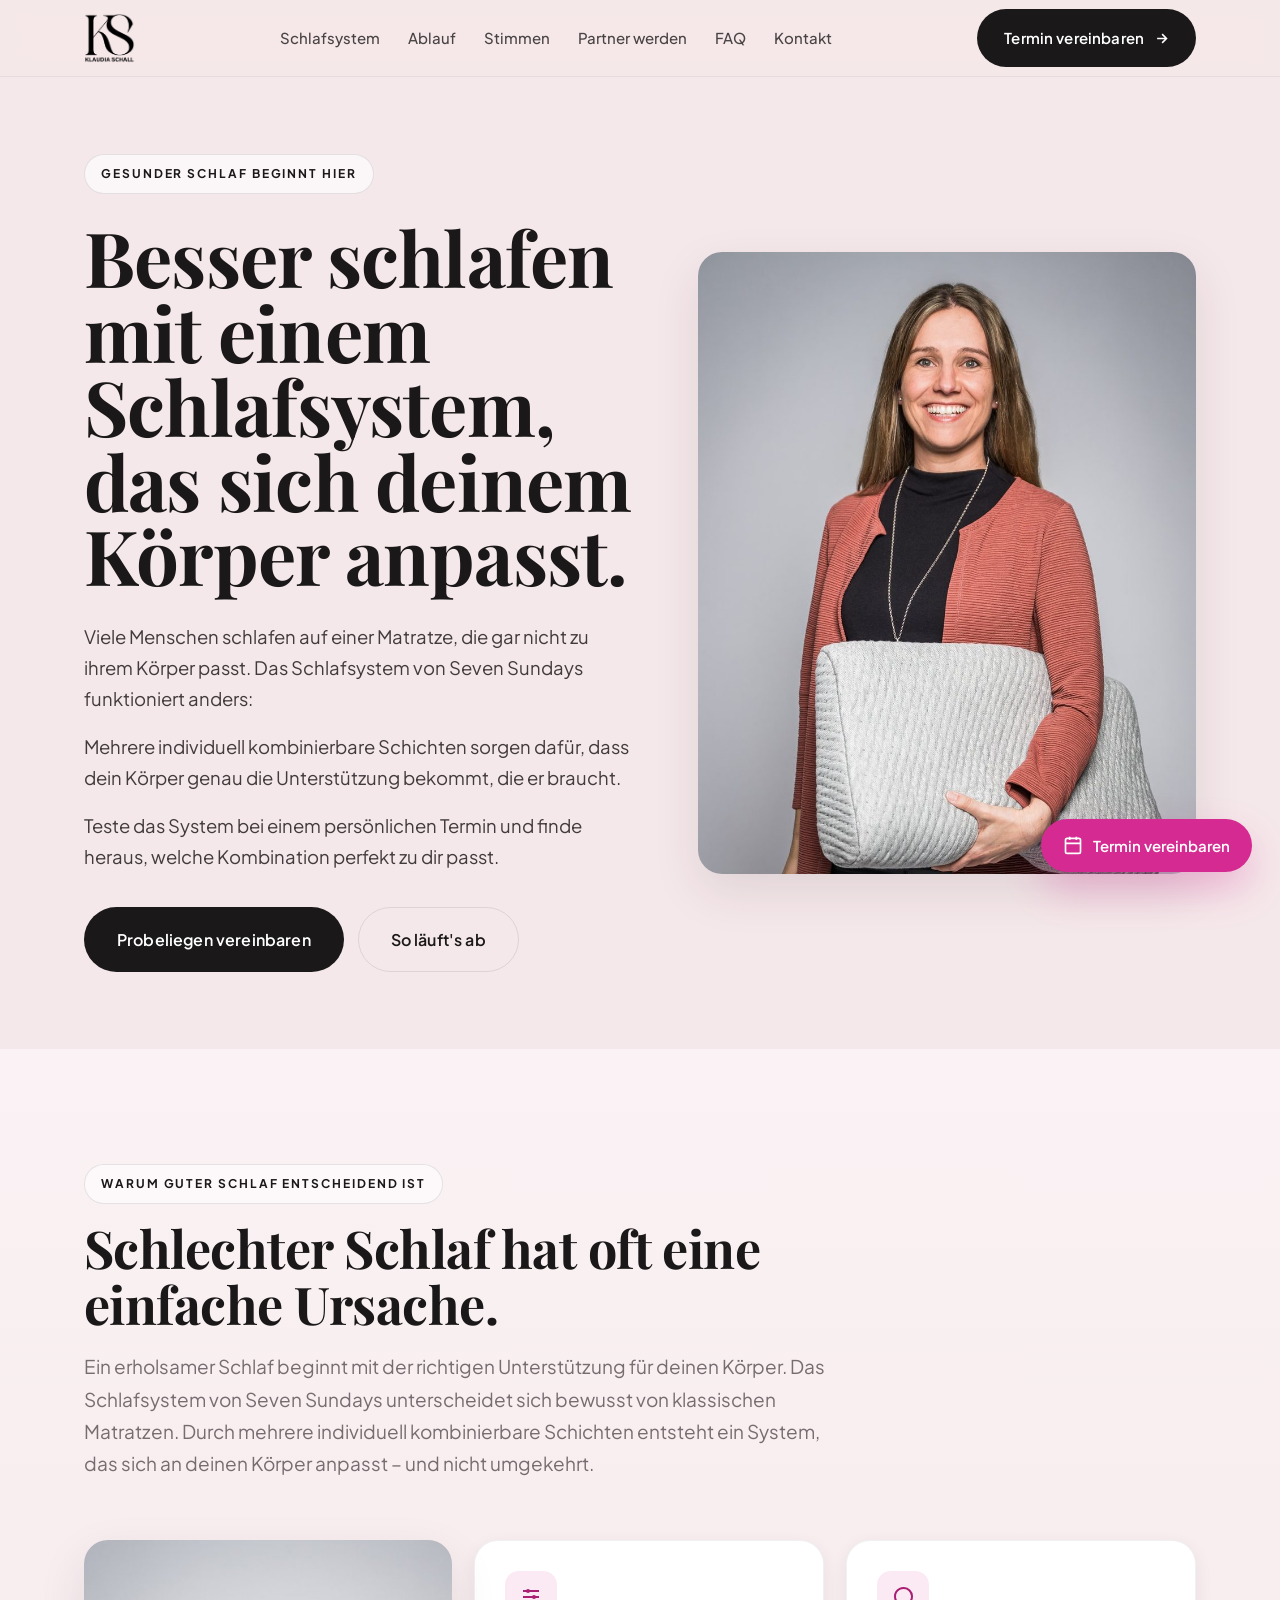
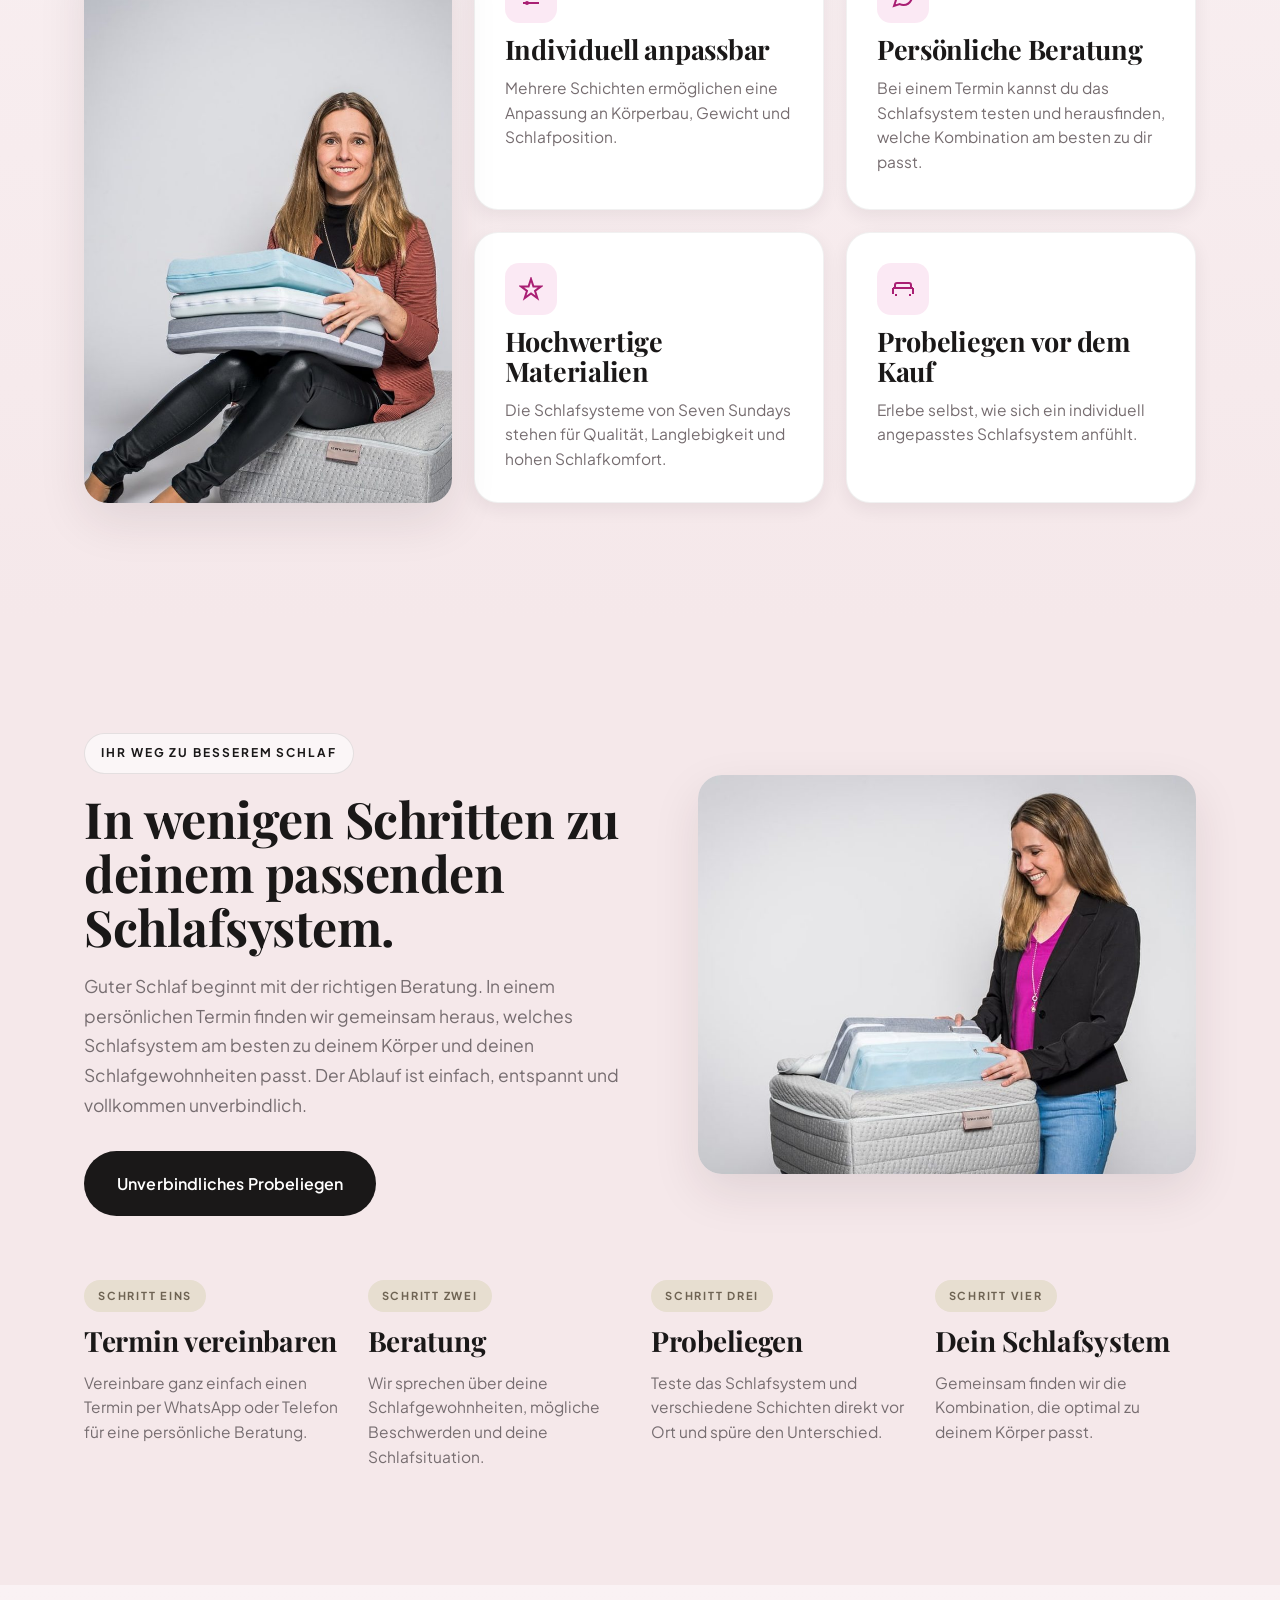
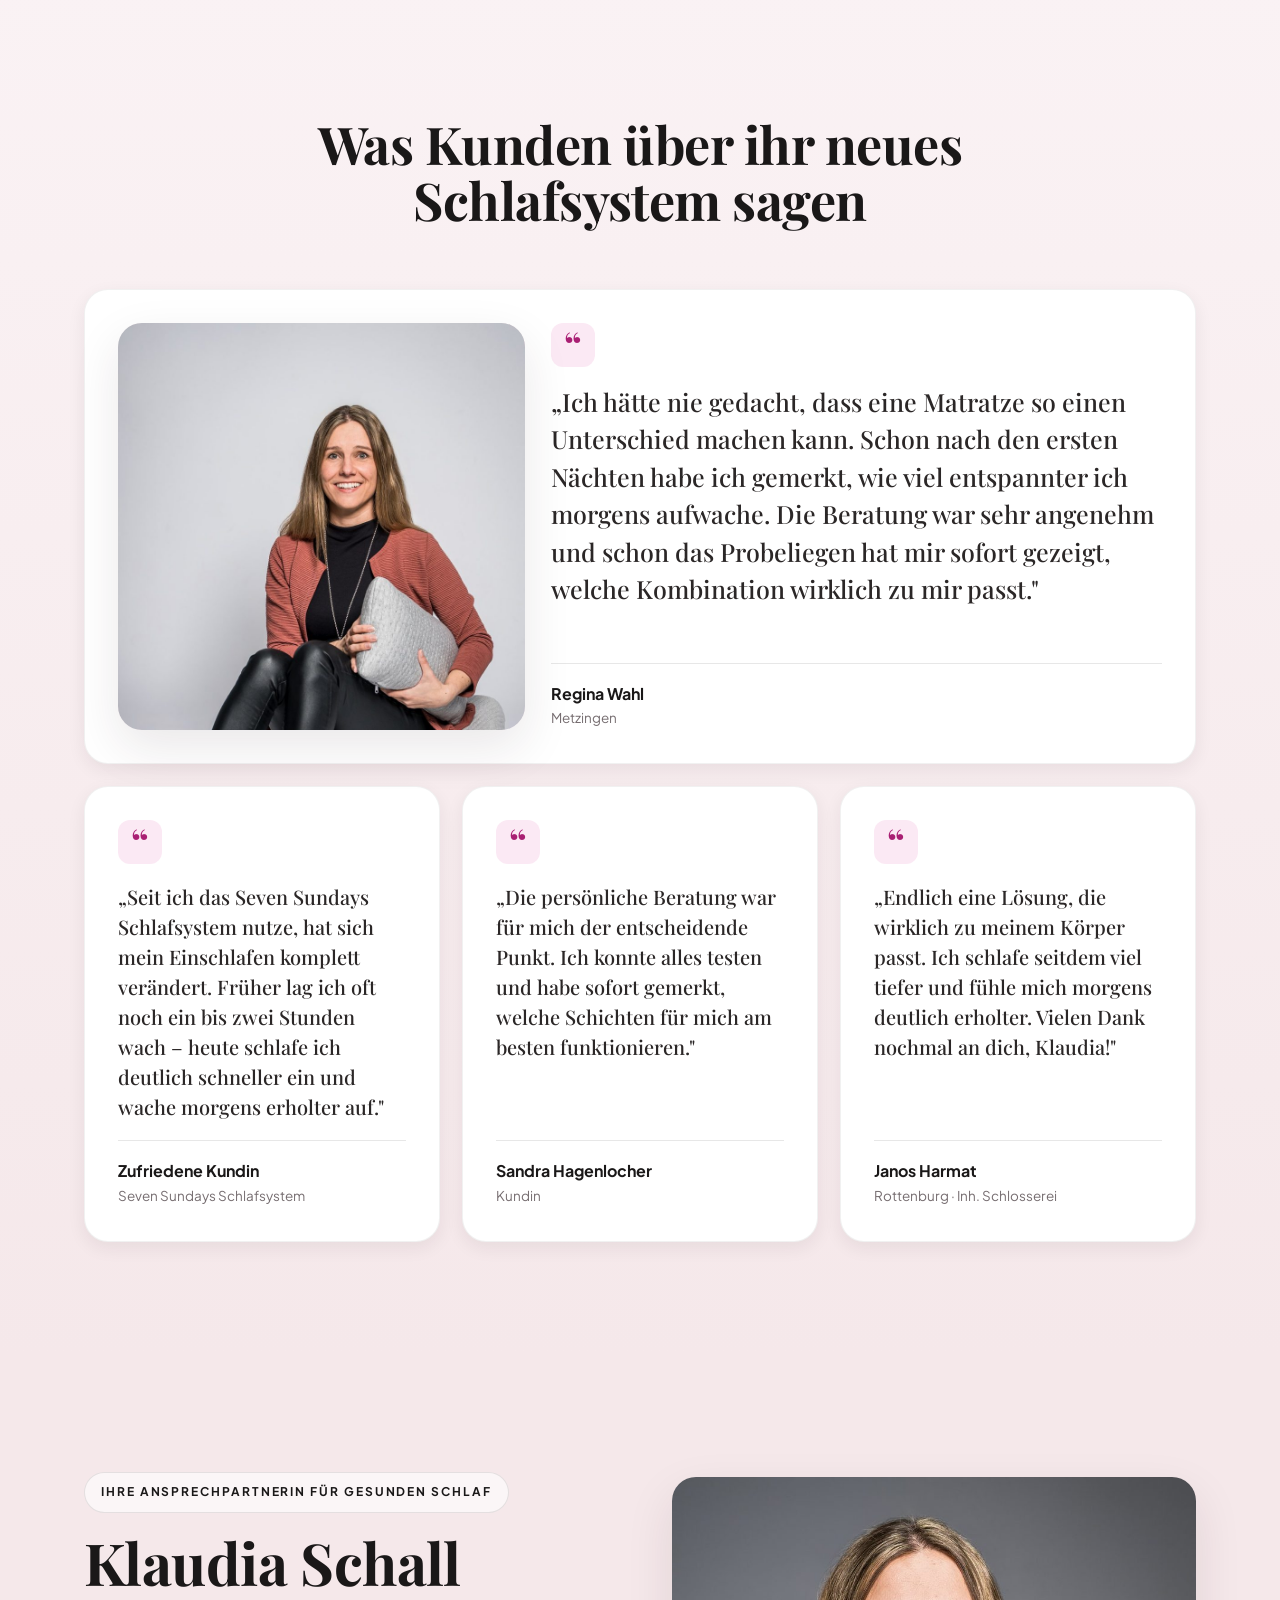
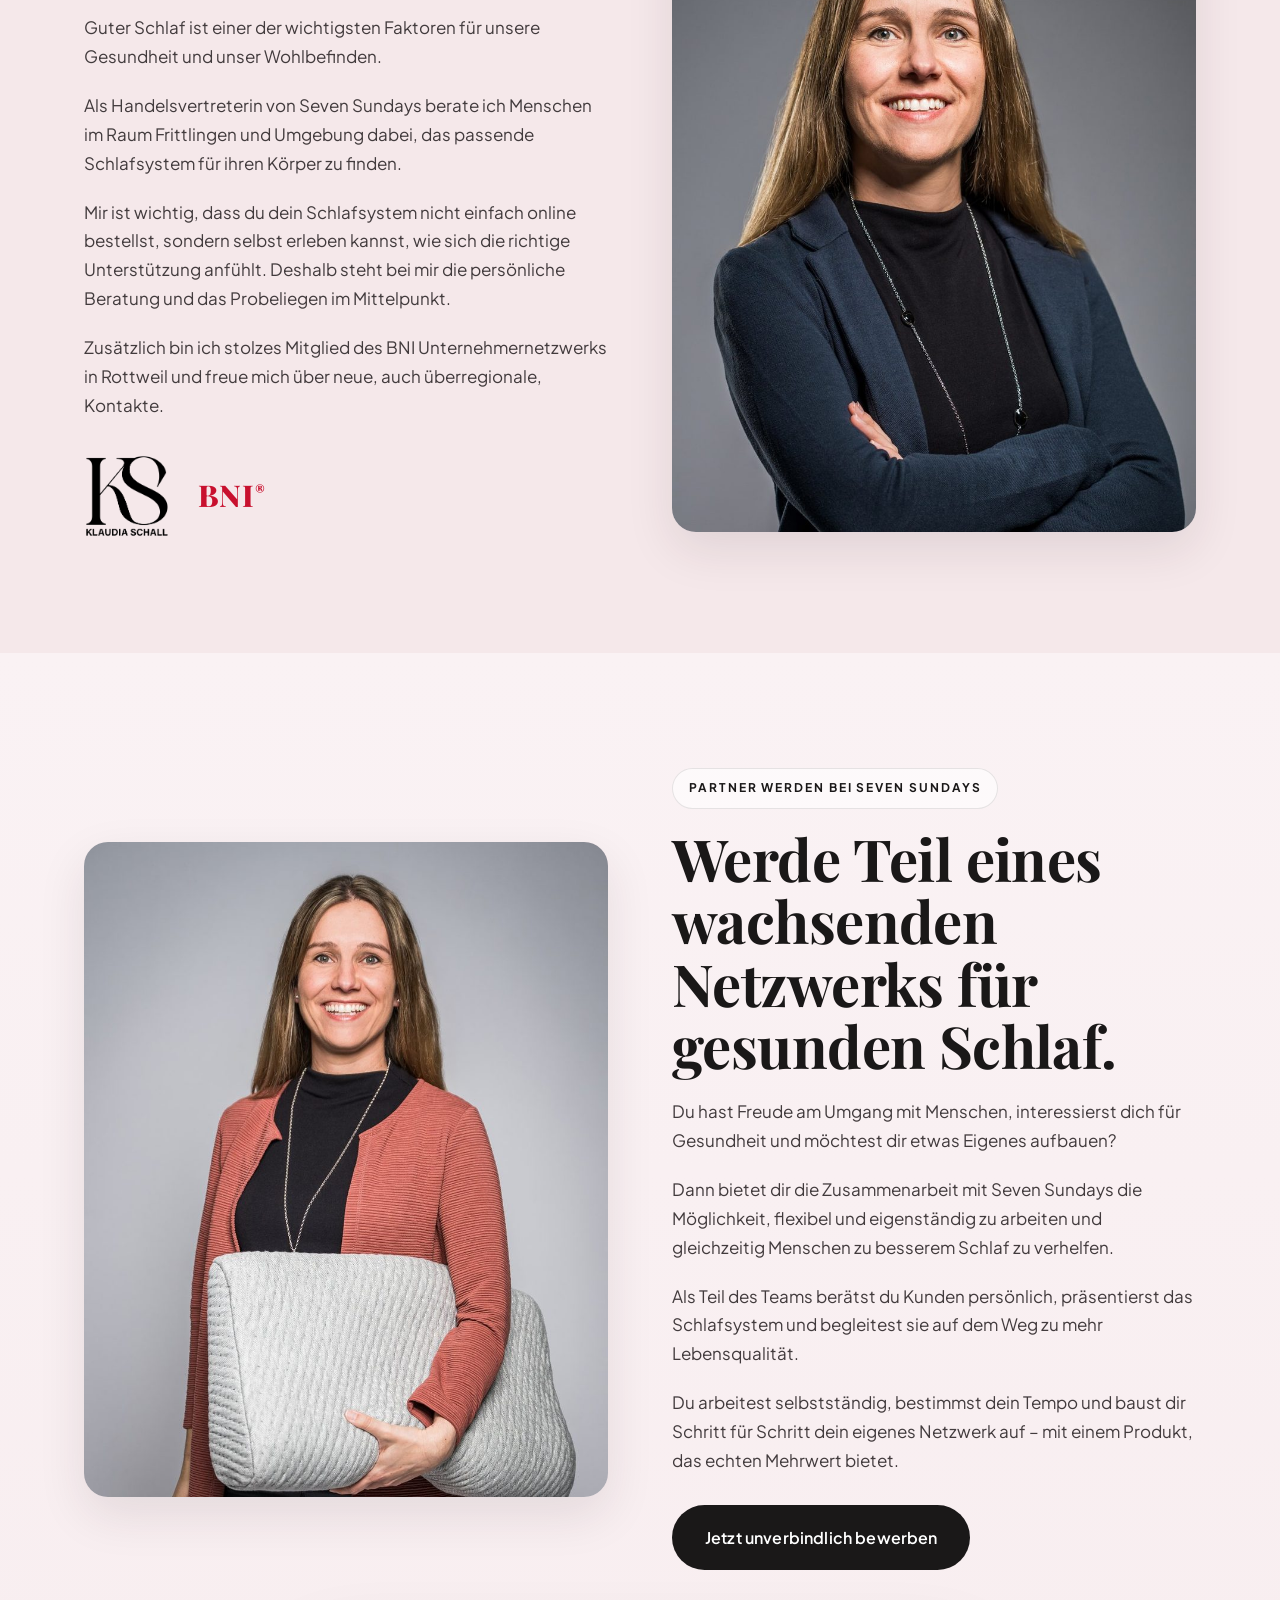
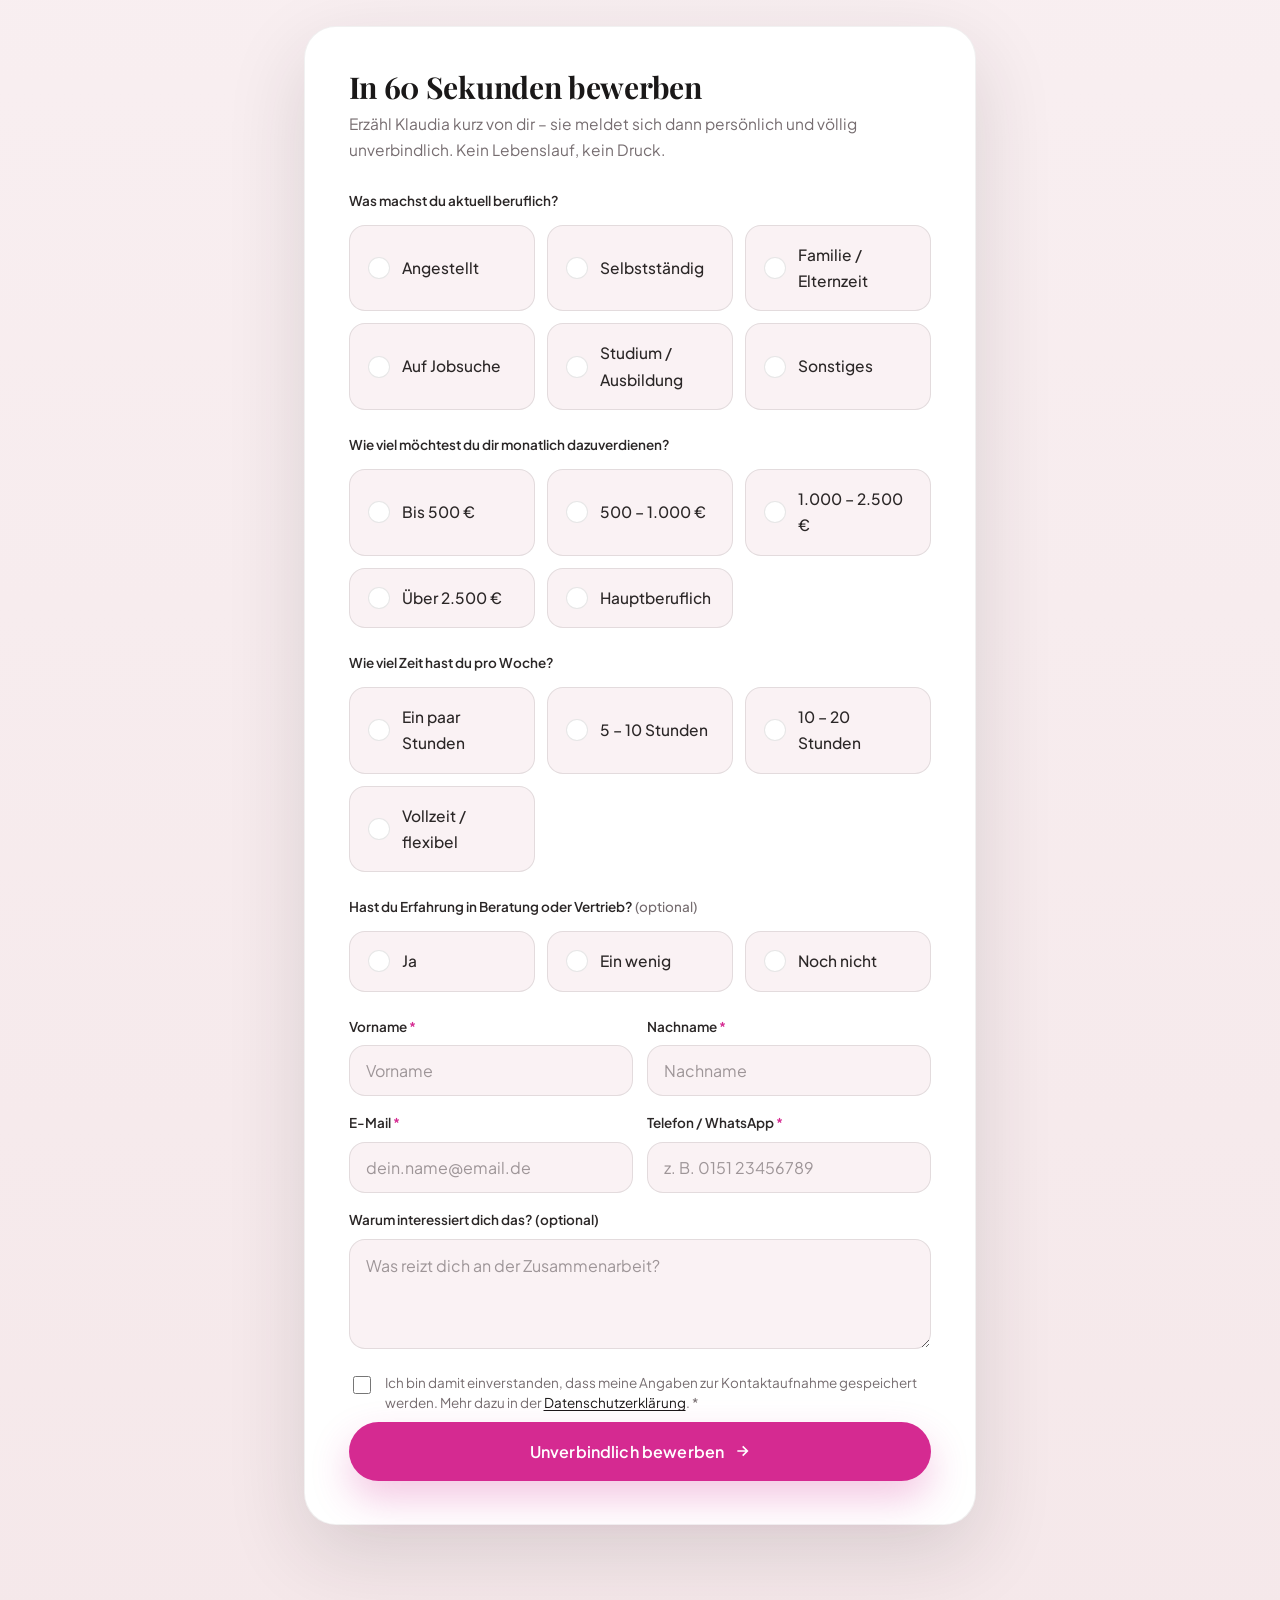
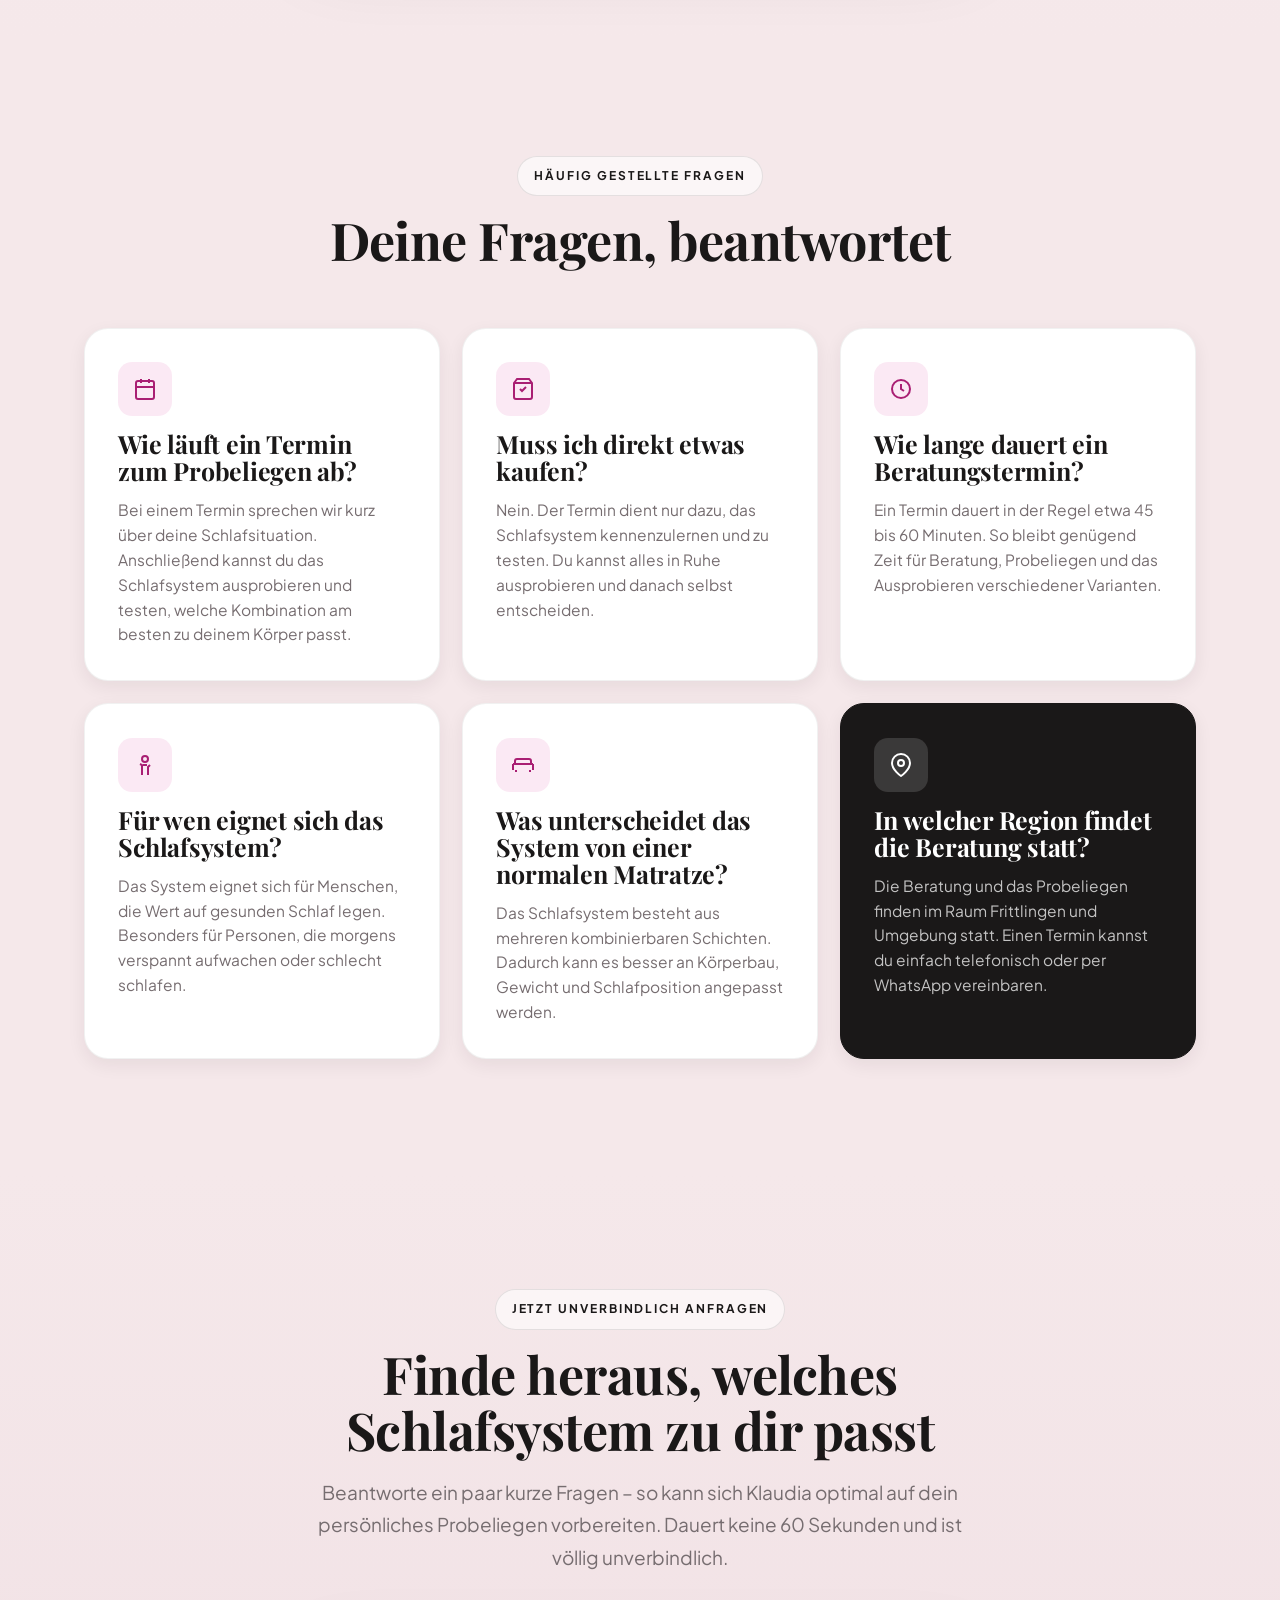
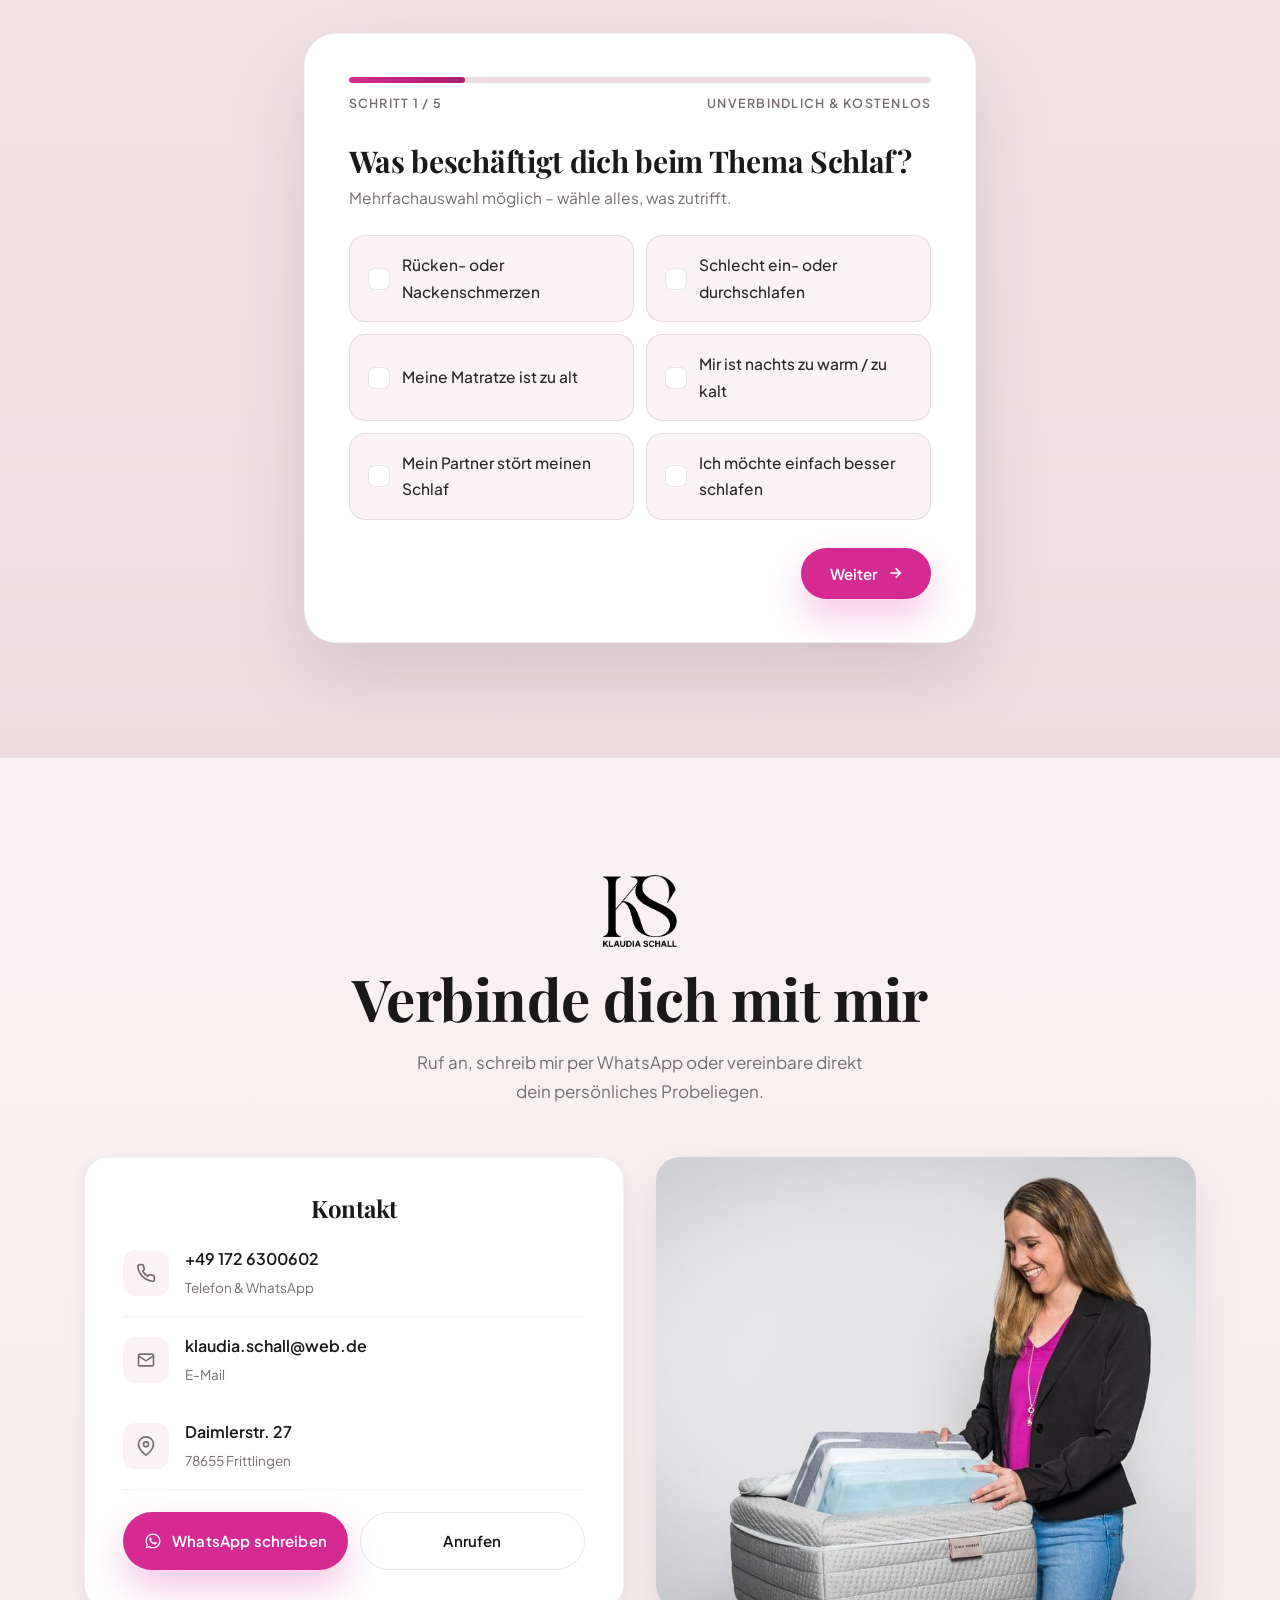
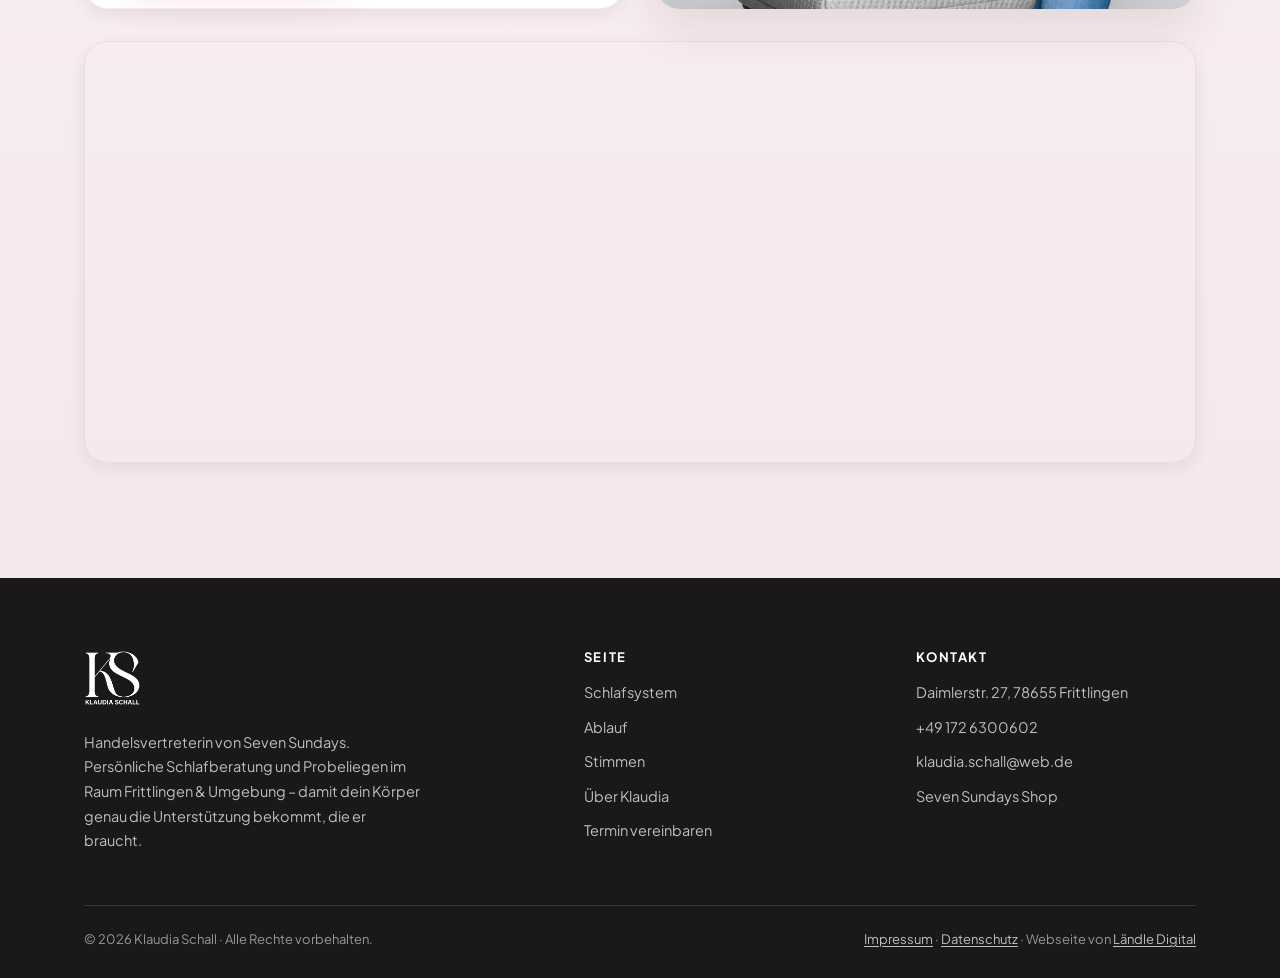
==== commit bd876467: "Add files via upload" ====
--- a/index.html
+++ b/index.html
@@ -33,6 +33,7 @@
       <a href="#schlafsystem">Schlafsystem</a>
       <a href="#ablauf">Ablauf</a>
       <a href="#stimmen">Stimmen</a>
+      <a href="#partner">Partner&nbsp;werden</a>
       <a href="#faq">FAQ</a>
       <a href="#kontakt">Kontakt</a>
     </nav>
@@ -50,8 +51,9 @@
     <a href="#schlafsystem">Schlafsystem</a>
     <a href="#ablauf">Ablauf</a>
     <a href="#stimmen">Stimmen</a>
+    <a href="#ueber">Über Klaudia</a>
+    <a href="#partner">Partner werden</a>
     <a href="#faq">FAQ</a>
-    <a href="#ueber">Über Klaudia</a>
     <a href="#kontakt">Kontakt</a>
     <a href="#anfrage" class="btn btn--primary btn--block">Termin vereinbaren</a>
   </div>
@@ -286,7 +288,97 @@
       <p>Dann bietet dir die Zusammenarbeit mit Seven Sundays die Möglichkeit, flexibel und eigenständig zu arbeiten und gleichzeitig Menschen zu besserem Schlaf zu verhelfen.</p>
       <p>Als Teil des Teams berätst du Kunden persönlich, präsentierst das Schlafsystem und begleitest sie auf dem Weg zu mehr Lebensqualität.</p>
       <p>Du arbeitest selbstständig, bestimmst dein Tempo und baust dir Schritt für Schritt dein eigenes Netzwerk auf – mit einem Produkt, das echten Mehrwert bietet.</p>
-      <a href="#kontakt" class="btn btn--primary btn--lg" style="margin-top:30px;">Lass uns unverbindlich sprechen</a>
+      <a href="#partner-form" class="btn btn--primary btn--lg" style="margin-top:30px;">Jetzt unverbindlich bewerben</a>
+    </div>
+  </div>
+
+  <div class="shell form-shell partner-form-shell">
+    <div class="form-card" id="partner-form" data-reveal>
+      <div class="fhead">
+        <h3 class="fstep__title">In 60 Sekunden bewerben</h3>
+        <p class="fstep__hint">Erzähl Klaudia kurz von dir – sie meldet sich dann persönlich und völlig unverbindlich. Kein Lebenslauf, kein Druck.</p>
+      </div>
+
+      <form id="partnerForm" novalidate>
+        <div class="fgroup">
+          <span class="form-label">Was machst du aktuell beruflich?</span>
+          <div class="opt-grid opt-grid--3">
+            <label class="opt"><input type="radio" name="status" value="Angestellt"><span class="opt__check"><svg viewBox="0 0 24 24" fill="none" stroke="currentColor" stroke-width="3"><path d="M20 6 9 17l-5-5"/></svg></span><span>Angestellt</span></label>
+            <label class="opt"><input type="radio" name="status" value="Selbstständig"><span class="opt__check"><svg viewBox="0 0 24 24" fill="none" stroke="currentColor" stroke-width="3"><path d="M20 6 9 17l-5-5"/></svg></span><span>Selbstständig</span></label>
+            <label class="opt"><input type="radio" name="status" value="Familie / Elternzeit"><span class="opt__check"><svg viewBox="0 0 24 24" fill="none" stroke="currentColor" stroke-width="3"><path d="M20 6 9 17l-5-5"/></svg></span><span>Familie / Elternzeit</span></label>
+            <label class="opt"><input type="radio" name="status" value="Auf Jobsuche"><span class="opt__check"><svg viewBox="0 0 24 24" fill="none" stroke="currentColor" stroke-width="3"><path d="M20 6 9 17l-5-5"/></svg></span><span>Auf Jobsuche</span></label>
+            <label class="opt"><input type="radio" name="status" value="Studium / Ausbildung"><span class="opt__check"><svg viewBox="0 0 24 24" fill="none" stroke="currentColor" stroke-width="3"><path d="M20 6 9 17l-5-5"/></svg></span><span>Studium / Ausbildung</span></label>
+            <label class="opt"><input type="radio" name="status" value="Sonstiges"><span class="opt__check"><svg viewBox="0 0 24 24" fill="none" stroke="currentColor" stroke-width="3"><path d="M20 6 9 17l-5-5"/></svg></span><span>Sonstiges</span></label>
+          </div>
+        </div>
+
+        <div class="fgroup">
+          <span class="form-label">Wie viel möchtest du dir monatlich dazuverdienen?</span>
+          <div class="opt-grid opt-grid--3">
+            <label class="opt"><input type="radio" name="einkommen" value="Bis 500 €"><span class="opt__check"><svg viewBox="0 0 24 24" fill="none" stroke="currentColor" stroke-width="3"><path d="M20 6 9 17l-5-5"/></svg></span><span>Bis 500 €</span></label>
+            <label class="opt"><input type="radio" name="einkommen" value="500–1.000 €"><span class="opt__check"><svg viewBox="0 0 24 24" fill="none" stroke="currentColor" stroke-width="3"><path d="M20 6 9 17l-5-5"/></svg></span><span>500 – 1.000 €</span></label>
+            <label class="opt"><input type="radio" name="einkommen" value="1.000–2.500 €"><span class="opt__check"><svg viewBox="0 0 24 24" fill="none" stroke="currentColor" stroke-width="3"><path d="M20 6 9 17l-5-5"/></svg></span><span>1.000 – 2.500 €</span></label>
+            <label class="opt"><input type="radio" name="einkommen" value="Über 2.500 €"><span class="opt__check"><svg viewBox="0 0 24 24" fill="none" stroke="currentColor" stroke-width="3"><path d="M20 6 9 17l-5-5"/></svg></span><span>Über 2.500 €</span></label>
+            <label class="opt"><input type="radio" name="einkommen" value="Hauptberuflich"><span class="opt__check"><svg viewBox="0 0 24 24" fill="none" stroke="currentColor" stroke-width="3"><path d="M20 6 9 17l-5-5"/></svg></span><span>Hauptberuflich</span></label>
+          </div>
+        </div>
+
+        <div class="fgroup">
+          <span class="form-label">Wie viel Zeit hast du pro Woche?</span>
+          <div class="opt-grid opt-grid--3">
+            <label class="opt"><input type="radio" name="zeit" value="Ein paar Stunden"><span class="opt__check"><svg viewBox="0 0 24 24" fill="none" stroke="currentColor" stroke-width="3"><path d="M20 6 9 17l-5-5"/></svg></span><span>Ein paar Stunden</span></label>
+            <label class="opt"><input type="radio" name="zeit" value="5–10 Stunden"><span class="opt__check"><svg viewBox="0 0 24 24" fill="none" stroke="currentColor" stroke-width="3"><path d="M20 6 9 17l-5-5"/></svg></span><span>5 – 10 Stunden</span></label>
+            <label class="opt"><input type="radio" name="zeit" value="10–20 Stunden"><span class="opt__check"><svg viewBox="0 0 24 24" fill="none" stroke="currentColor" stroke-width="3"><path d="M20 6 9 17l-5-5"/></svg></span><span>10 – 20 Stunden</span></label>
+            <label class="opt"><input type="radio" name="zeit" value="Vollzeit / flexibel"><span class="opt__check"><svg viewBox="0 0 24 24" fill="none" stroke="currentColor" stroke-width="3"><path d="M20 6 9 17l-5-5"/></svg></span><span>Vollzeit / flexibel</span></label>
+          </div>
+        </div>
+
+        <div class="fgroup">
+          <span class="form-label">Hast du Erfahrung in Beratung oder Vertrieb? <span style="color:var(--muted);font-weight:500;">(optional)</span></span>
+          <div class="opt-grid opt-grid--3">
+            <label class="opt"><input type="radio" name="erfahrung" value="Ja"><span class="opt__check"><svg viewBox="0 0 24 24" fill="none" stroke="currentColor" stroke-width="3"><path d="M20 6 9 17l-5-5"/></svg></span><span>Ja</span></label>
+            <label class="opt"><input type="radio" name="erfahrung" value="Ein wenig"><span class="opt__check"><svg viewBox="0 0 24 24" fill="none" stroke="currentColor" stroke-width="3"><path d="M20 6 9 17l-5-5"/></svg></span><span>Ein wenig</span></label>
+            <label class="opt"><input type="radio" name="erfahrung" value="Nein"><span class="opt__check"><svg viewBox="0 0 24 24" fill="none" stroke="currentColor" stroke-width="3"><path d="M20 6 9 17l-5-5"/></svg></span><span>Noch nicht</span></label>
+          </div>
+        </div>
+
+        <div class="field field--row">
+          <div>
+            <label for="p_vorname">Vorname <span class="req">*</span></label>
+            <input class="input" type="text" id="p_vorname" name="vorname" placeholder="Vorname" autocomplete="given-name" />
+          </div>
+          <div>
+            <label for="p_nachname">Nachname <span class="req">*</span></label>
+            <input class="input" type="text" id="p_nachname" name="nachname" placeholder="Nachname" autocomplete="family-name" />
+          </div>
+        </div>
+        <div class="field field--row">
+          <div>
+            <label for="p_email">E-Mail <span class="req">*</span></label>
+            <input class="input" type="email" id="p_email" name="email" placeholder="dein.name@email.de" autocomplete="email" />
+          </div>
+          <div>
+            <label for="p_telefon">Telefon / WhatsApp <span class="req">*</span></label>
+            <input class="input" type="tel" id="p_telefon" name="telefon" placeholder="z. B. 0151 23456789" autocomplete="tel" />
+          </div>
+        </div>
+        <div class="field">
+          <label for="p_nachricht">Warum interessiert dich das? (optional)</label>
+          <textarea class="textarea" id="p_nachricht" name="nachricht" placeholder="Was reizt dich an der Zusammenarbeit?"></textarea>
+        </div>
+        <label class="consent">
+          <input type="checkbox" name="consent" value="ja" />
+          <span>Ich bin damit einverstanden, dass meine Angaben zur Kontaktaufnahme gespeichert werden. Mehr dazu in der <a href="datenschutz.html" target="_blank" rel="noopener">Datenschutzerklärung</a>. <span class="req">*</span></span>
+        </label>
+        <input type="checkbox" name="botcheck" tabindex="-1" autocomplete="off" style="position:absolute;left:-9999px" aria-hidden="true" />
+
+        <div class="form-error" id="partnerError" role="alert"></div>
+
+        <button type="submit" class="btn btn--accent btn--lg btn--block" style="margin-top:8px;">
+          Unverbindlich bewerben
+          <svg viewBox="0 0 24 24" width="16" height="16" fill="none" stroke="currentColor" stroke-width="2.5"><path d="M5 12h14M13 5l7 7-7 7"/></svg>
+        </button>
+      </form>
     </div>
   </div>
 </section>
--- a/style.css
+++ b/style.css
@@ -452,6 +452,12 @@
 .fstep__title { font-size: clamp(22px, 2.6vw, 30px); }
 .fstep__hint { color: var(--muted); margin-top: 8px; font-size: 15.5px; }
 .fstep__body { margin-top: 24px; }
+
+/* Partner-Formular (einstufig) */
+.partner-form-shell { margin-top: clamp(36px, 5vw, 56px); }
+.fhead { margin-bottom: 26px; }
+.fgroup { margin-bottom: 24px; }
+.fgroup > .form-label { margin-bottom: 12px; }
 
 /* Auswahl-Kacheln (Single / Multi) */
 .opt-grid { display: grid; grid-template-columns: repeat(2, 1fr); gap: 12px; }
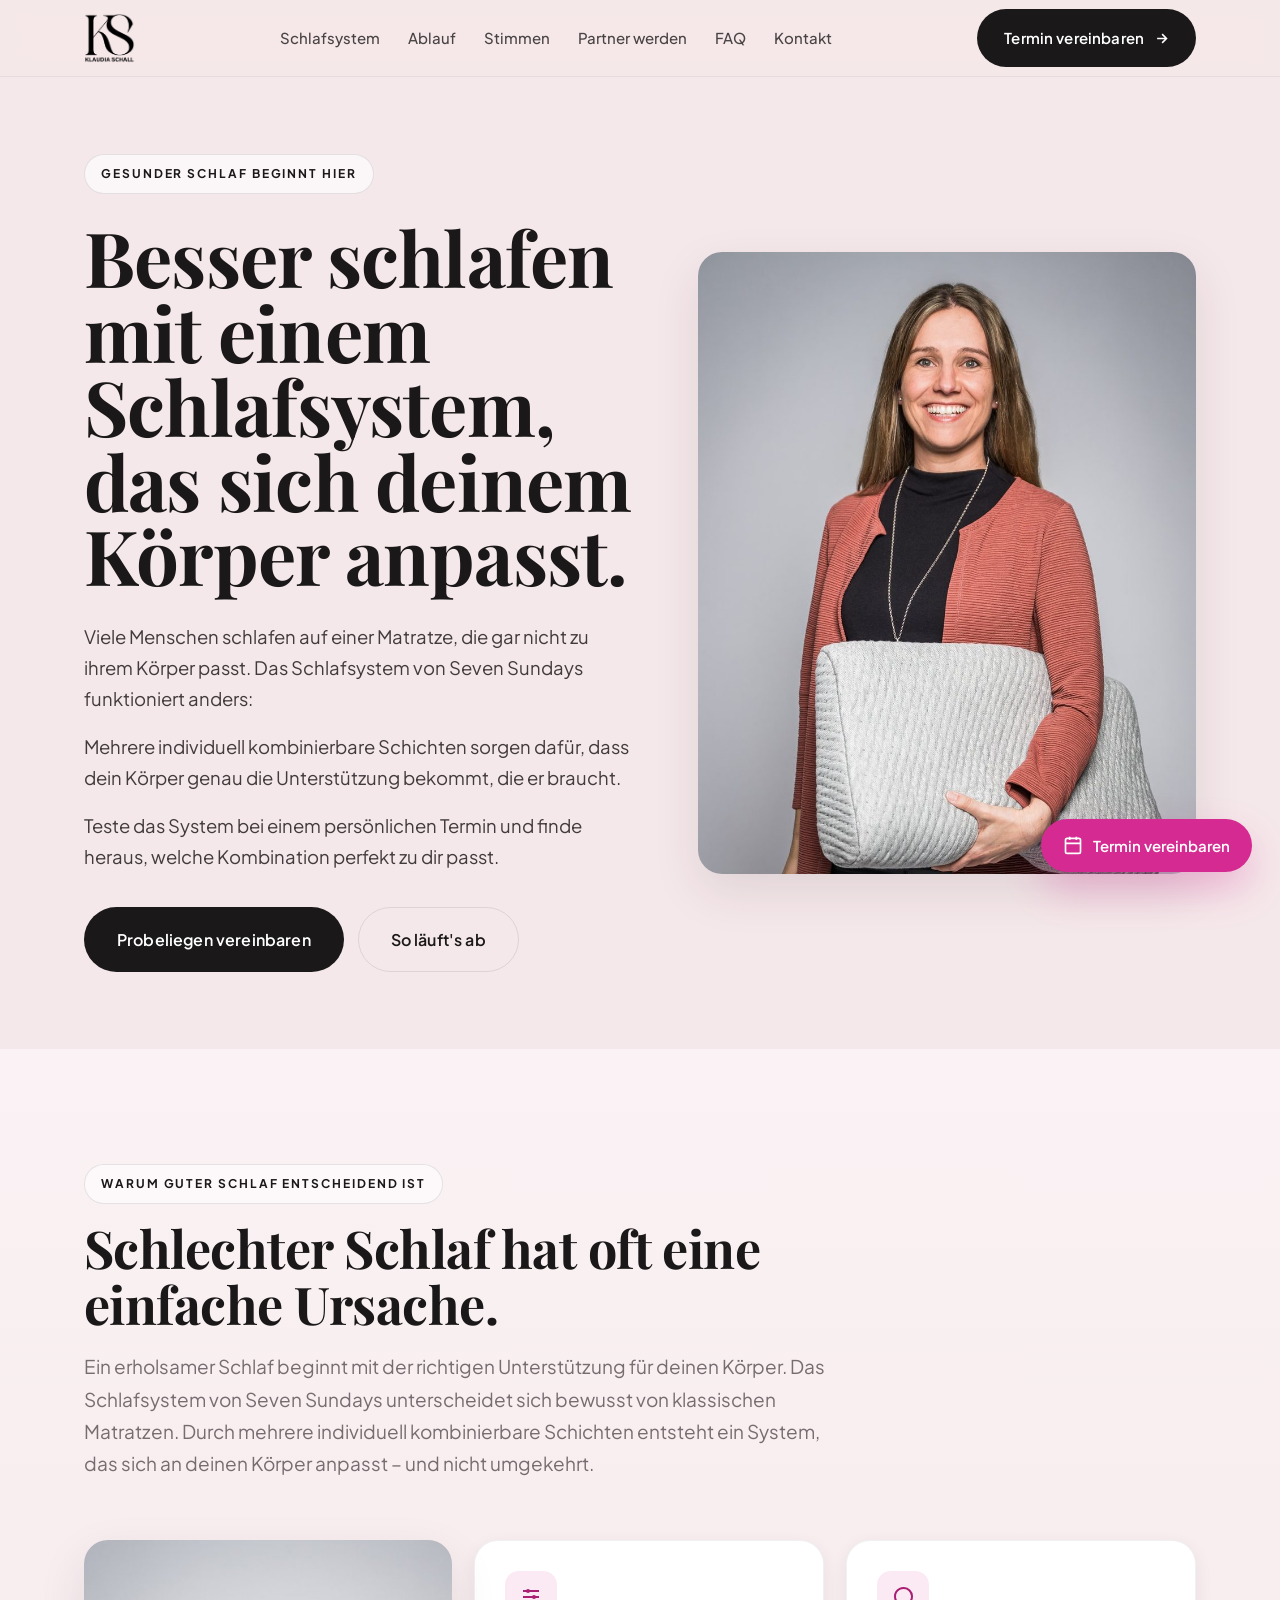
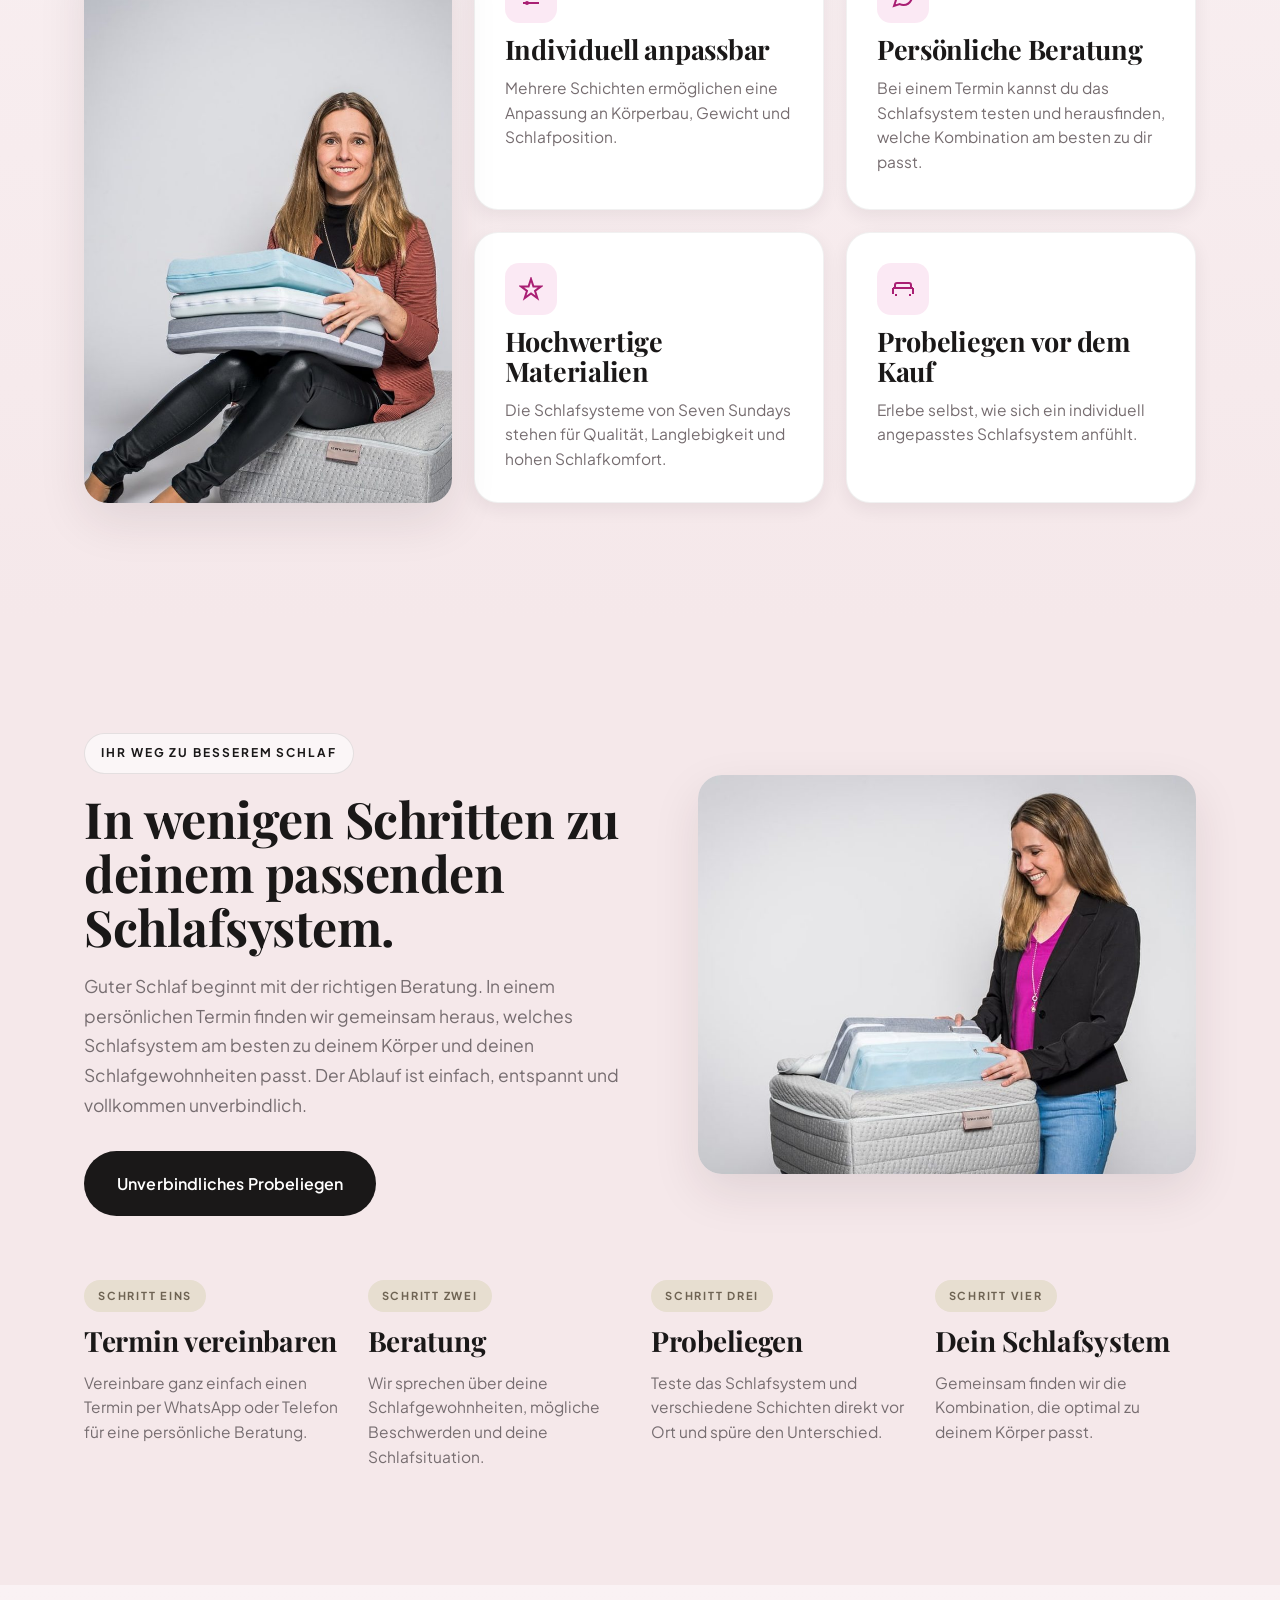
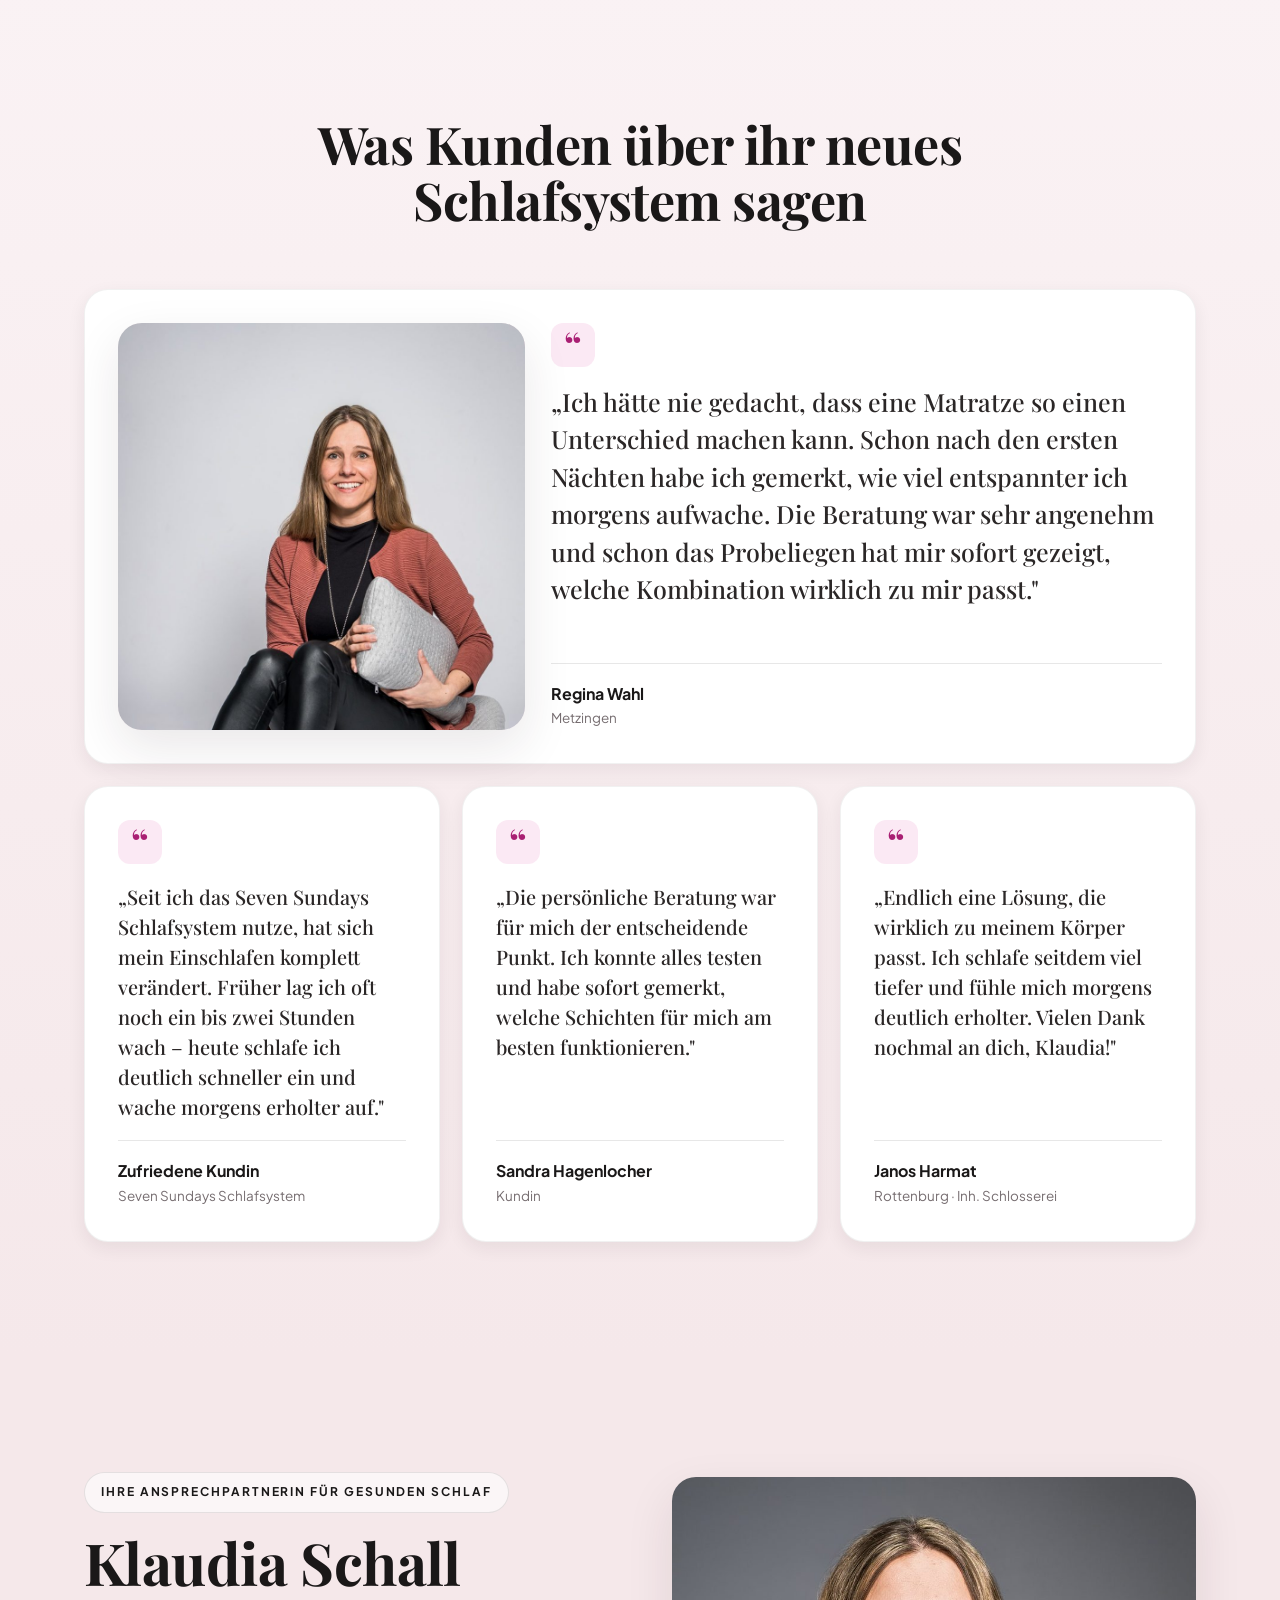
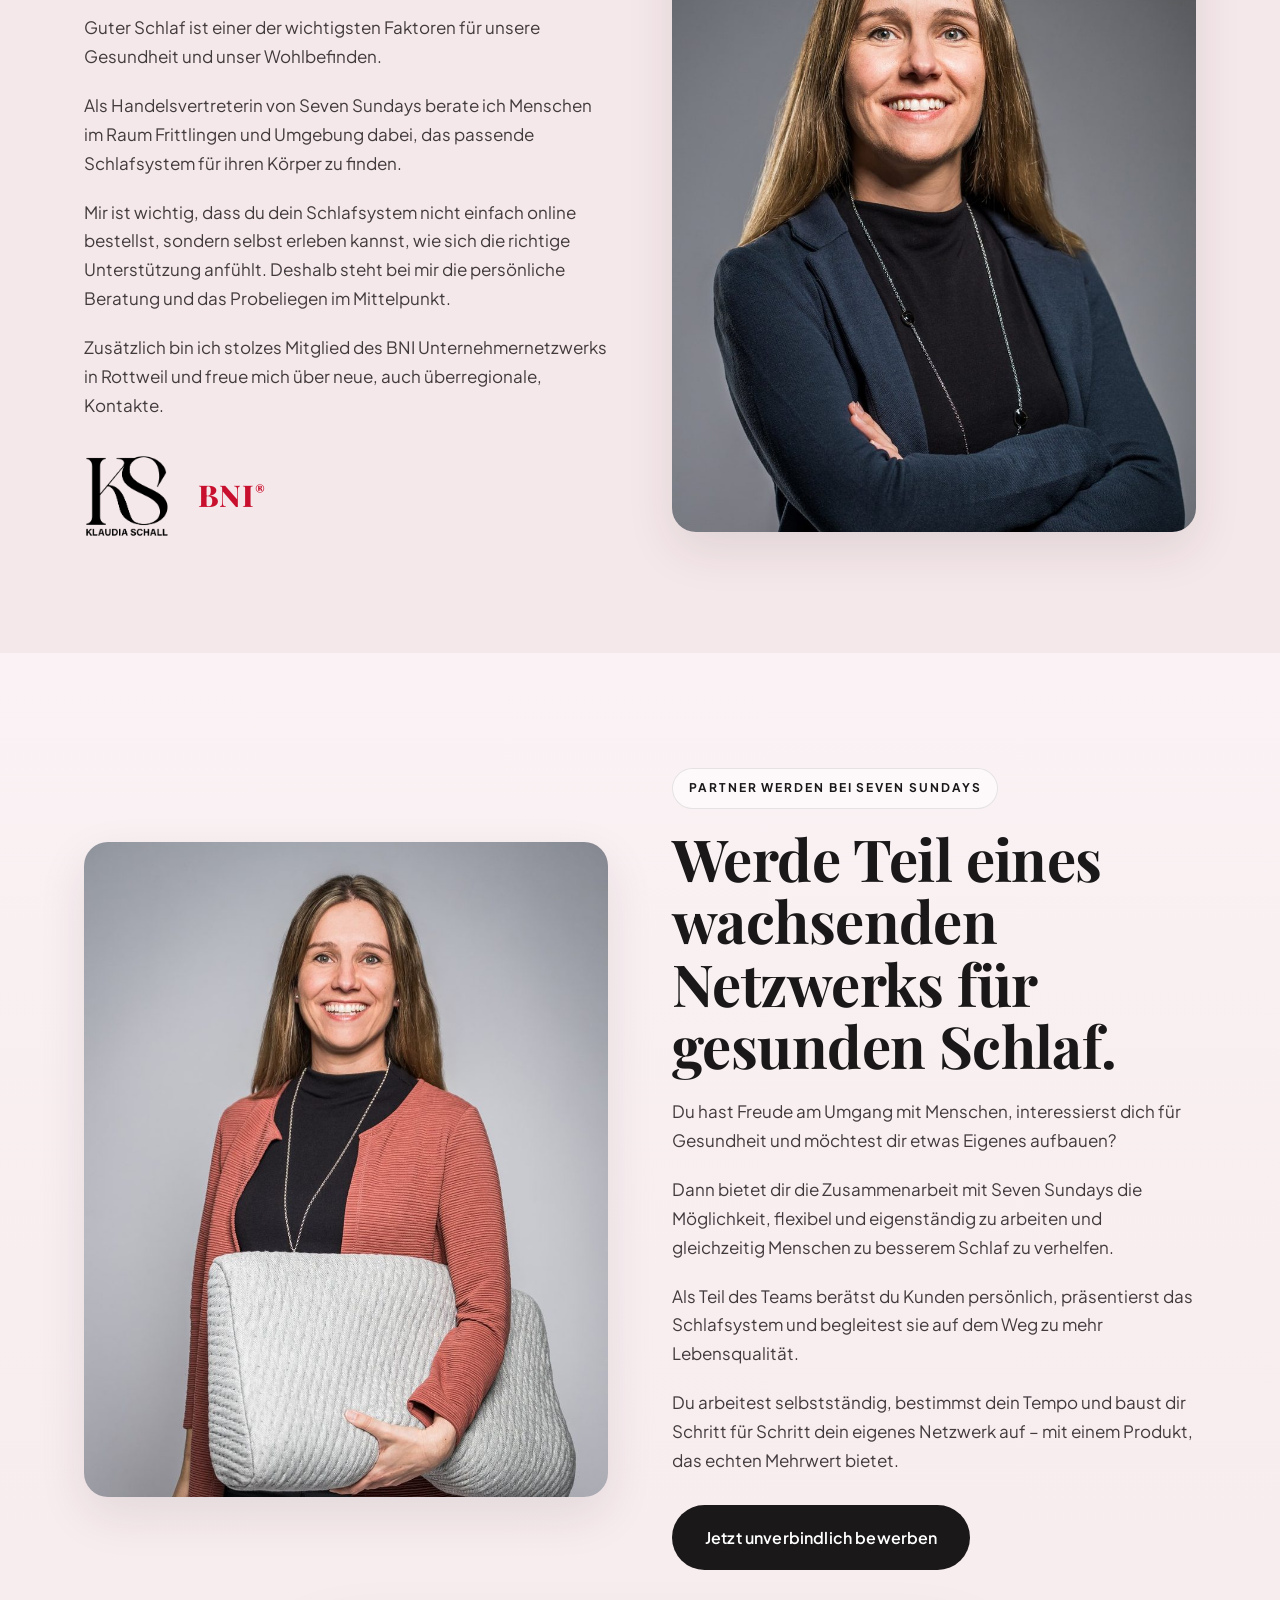
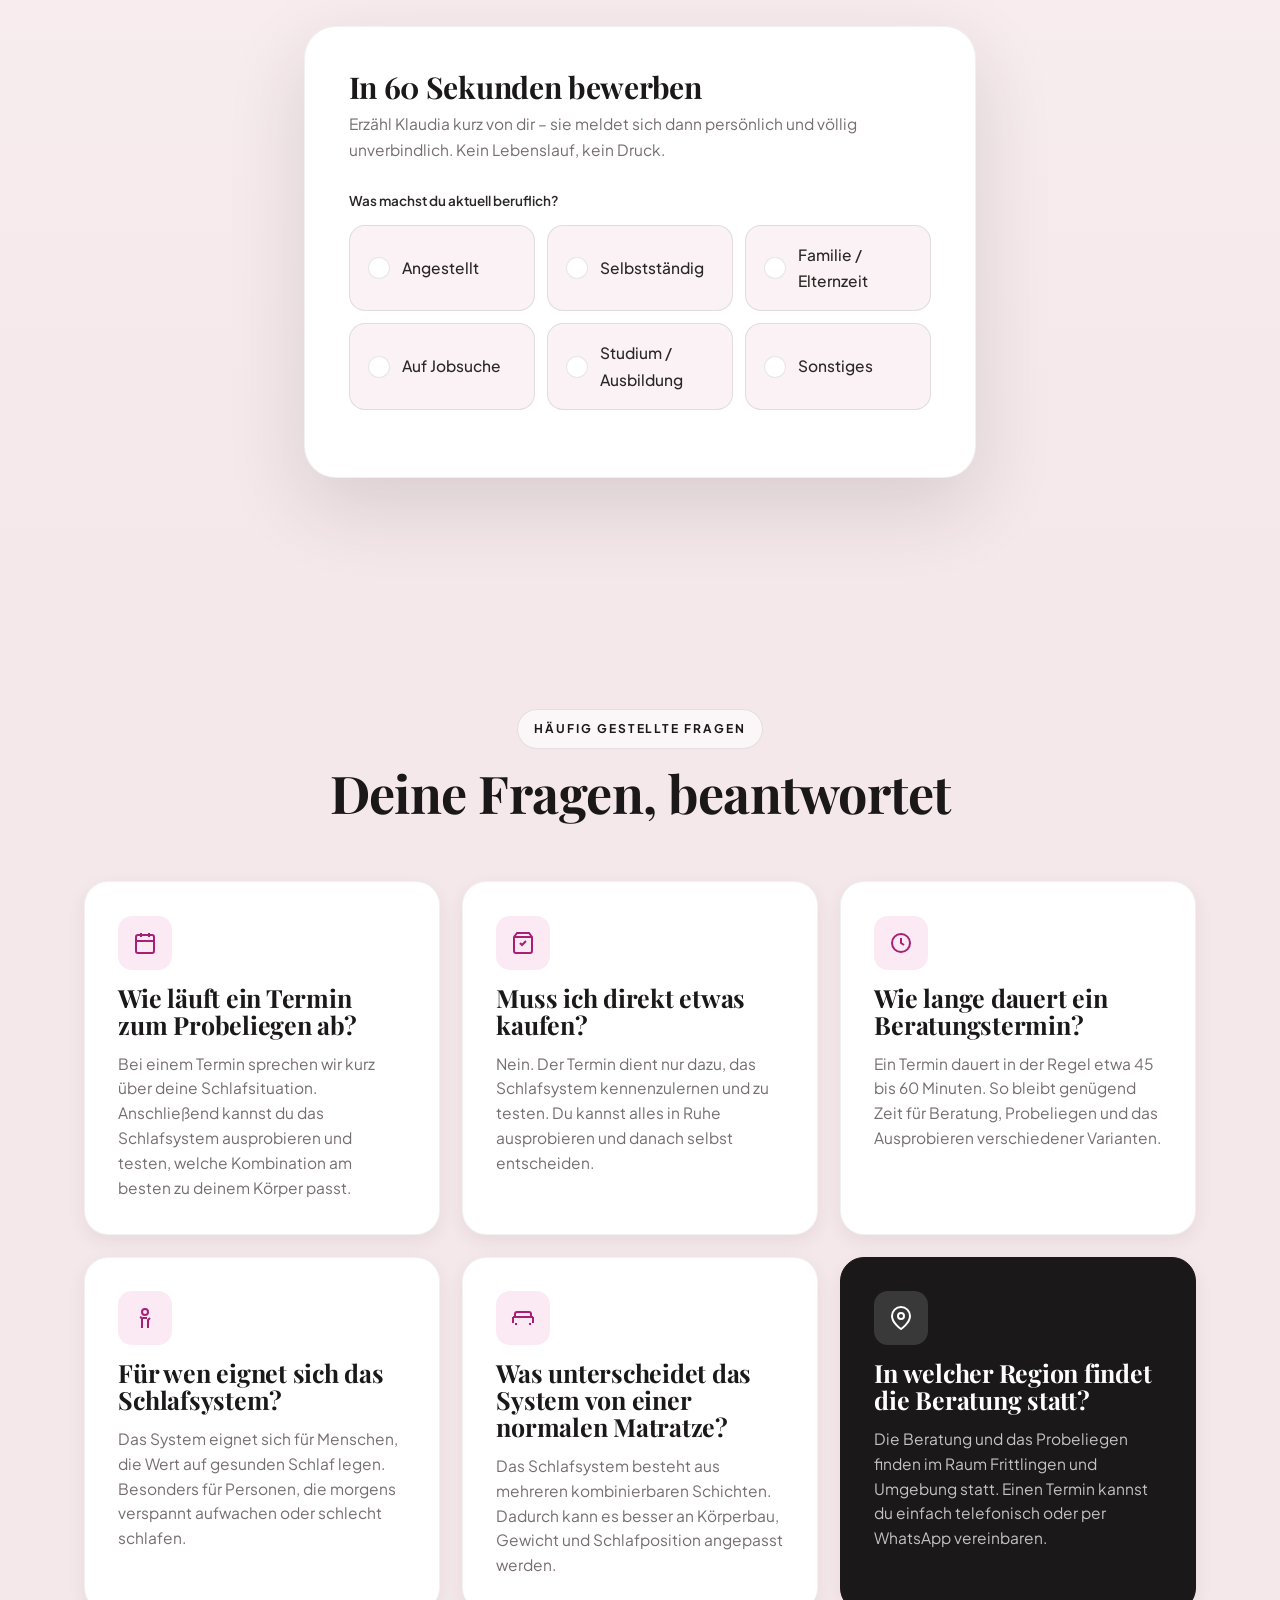
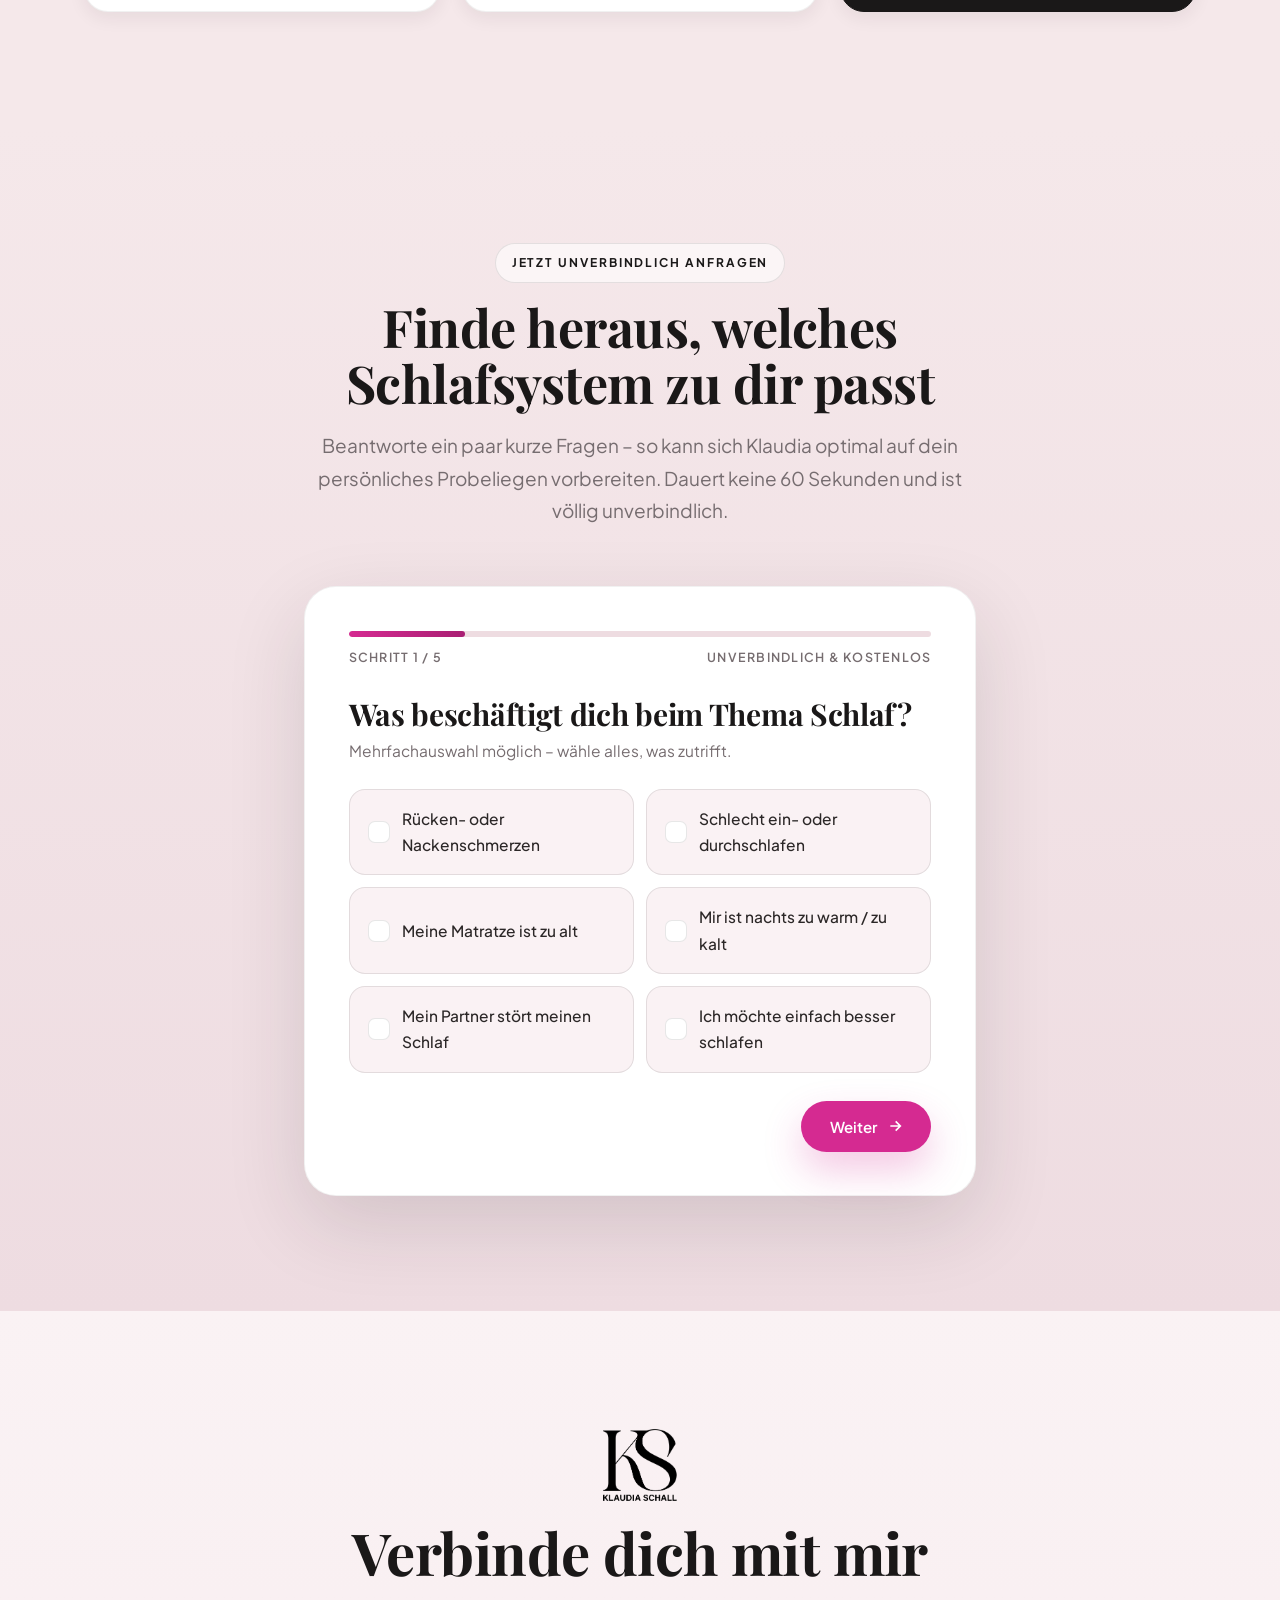
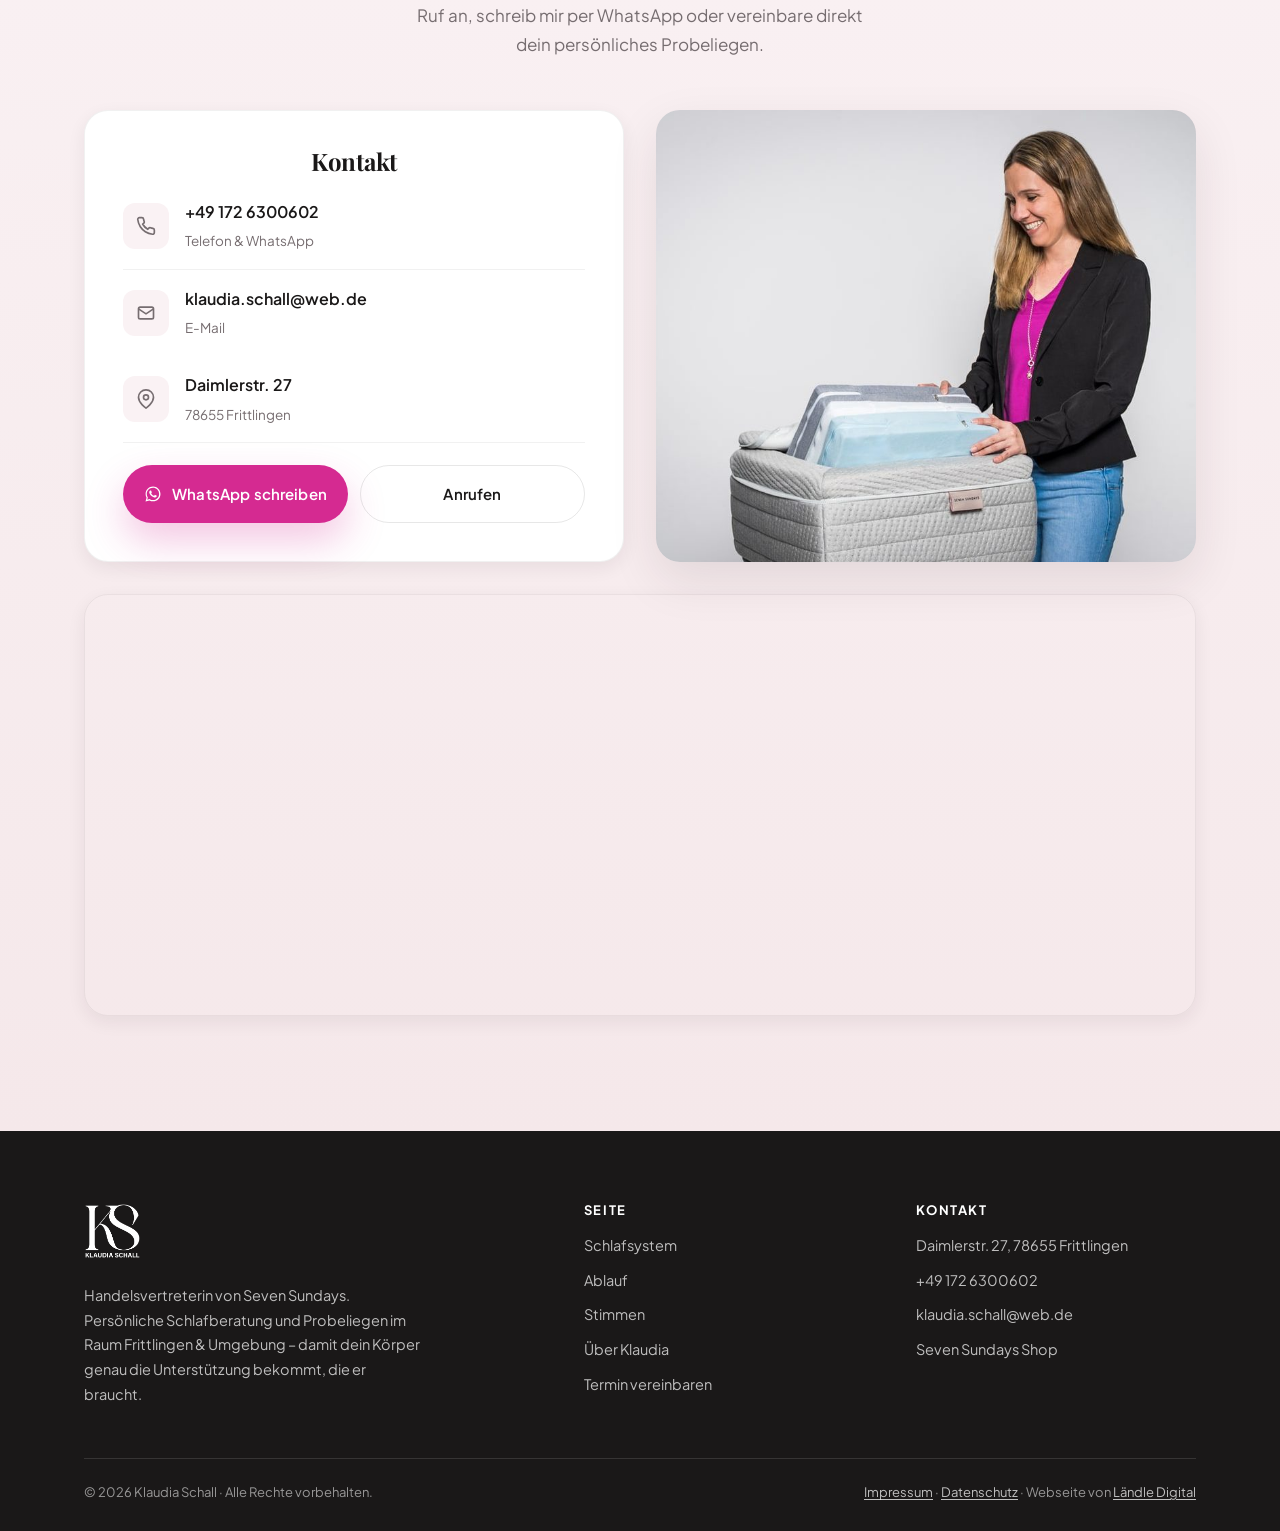
==== commit cc5d98c4: "Add files via upload" ====
--- a/index.html
+++ b/index.html
@@ -300,7 +300,7 @@
       </div>
 
       <form id="partnerForm" novalidate>
-        <div class="fgroup">
+        <div class="fgroup pstep" id="pstep-status">
           <span class="form-label">Was machst du aktuell beruflich?</span>
           <div class="opt-grid opt-grid--3">
             <label class="opt"><input type="radio" name="status" value="Angestellt"><span class="opt__check"><svg viewBox="0 0 24 24" fill="none" stroke="currentColor" stroke-width="3"><path d="M20 6 9 17l-5-5"/></svg></span><span>Angestellt</span></label>
@@ -312,7 +312,7 @@
           </div>
         </div>
 
-        <div class="fgroup">
+        <div class="fgroup pstep" id="pstep-einkommen">
           <span class="form-label">Wie viel möchtest du dir monatlich dazuverdienen?</span>
           <div class="opt-grid opt-grid--3">
             <label class="opt"><input type="radio" name="einkommen" value="Bis 500 €"><span class="opt__check"><svg viewBox="0 0 24 24" fill="none" stroke="currentColor" stroke-width="3"><path d="M20 6 9 17l-5-5"/></svg></span><span>Bis 500 €</span></label>
@@ -323,7 +323,7 @@
           </div>
         </div>
 
-        <div class="fgroup">
+        <div class="fgroup pstep" id="pstep-zeit">
           <span class="form-label">Wie viel Zeit hast du pro Woche?</span>
           <div class="opt-grid opt-grid--3">
             <label class="opt"><input type="radio" name="zeit" value="Ein paar Stunden"><span class="opt__check"><svg viewBox="0 0 24 24" fill="none" stroke="currentColor" stroke-width="3"><path d="M20 6 9 17l-5-5"/></svg></span><span>Ein paar Stunden</span></label>
@@ -333,7 +333,7 @@
           </div>
         </div>
 
-        <div class="fgroup">
+        <div class="fgroup pstep" id="pstep-erfahrung">
           <span class="form-label">Hast du Erfahrung in Beratung oder Vertrieb? <span style="color:var(--muted);font-weight:500;">(optional)</span></span>
           <div class="opt-grid opt-grid--3">
             <label class="opt"><input type="radio" name="erfahrung" value="Ja"><span class="opt__check"><svg viewBox="0 0 24 24" fill="none" stroke="currentColor" stroke-width="3"><path d="M20 6 9 17l-5-5"/></svg></span><span>Ja</span></label>
@@ -342,6 +342,7 @@
           </div>
         </div>
 
+        <div class="pstep" id="pstep-contact">
         <div class="field field--row">
           <div>
             <label for="p_vorname">Vorname <span class="req">*</span></label>
@@ -378,6 +379,7 @@
           Unverbindlich bewerben
           <svg viewBox="0 0 24 24" width="16" height="16" fill="none" stroke="currentColor" stroke-width="2.5"><path d="M5 12h14M13 5l7 7-7 7"/></svg>
         </button>
+        </div>
       </form>
     </div>
   </div>
--- a/style.css
+++ b/style.css
@@ -458,6 +458,15 @@
 .fhead { margin-bottom: 26px; }
 .fgroup { margin-bottom: 24px; }
 .fgroup > .form-label { margin-bottom: 12px; }
+
+/* Progressives Ausklappen (Partner-Formular) */
+.pstep.is-collapsed { display: none; }
+.pstep.is-revealing { animation: pstepIn .42s cubic-bezier(.4, 0, .2, 1) both; }
+@keyframes pstepIn {
+  from { opacity: 0; transform: translateY(-8px); }
+  to { opacity: 1; transform: none; }
+}
+@media (prefers-reduced-motion: reduce) { .pstep.is-revealing { animation: none; } }
 
 /* Auswahl-Kacheln (Single / Multi) */
 .opt-grid { display: grid; grid-template-columns: repeat(2, 1fr); gap: 12px; }
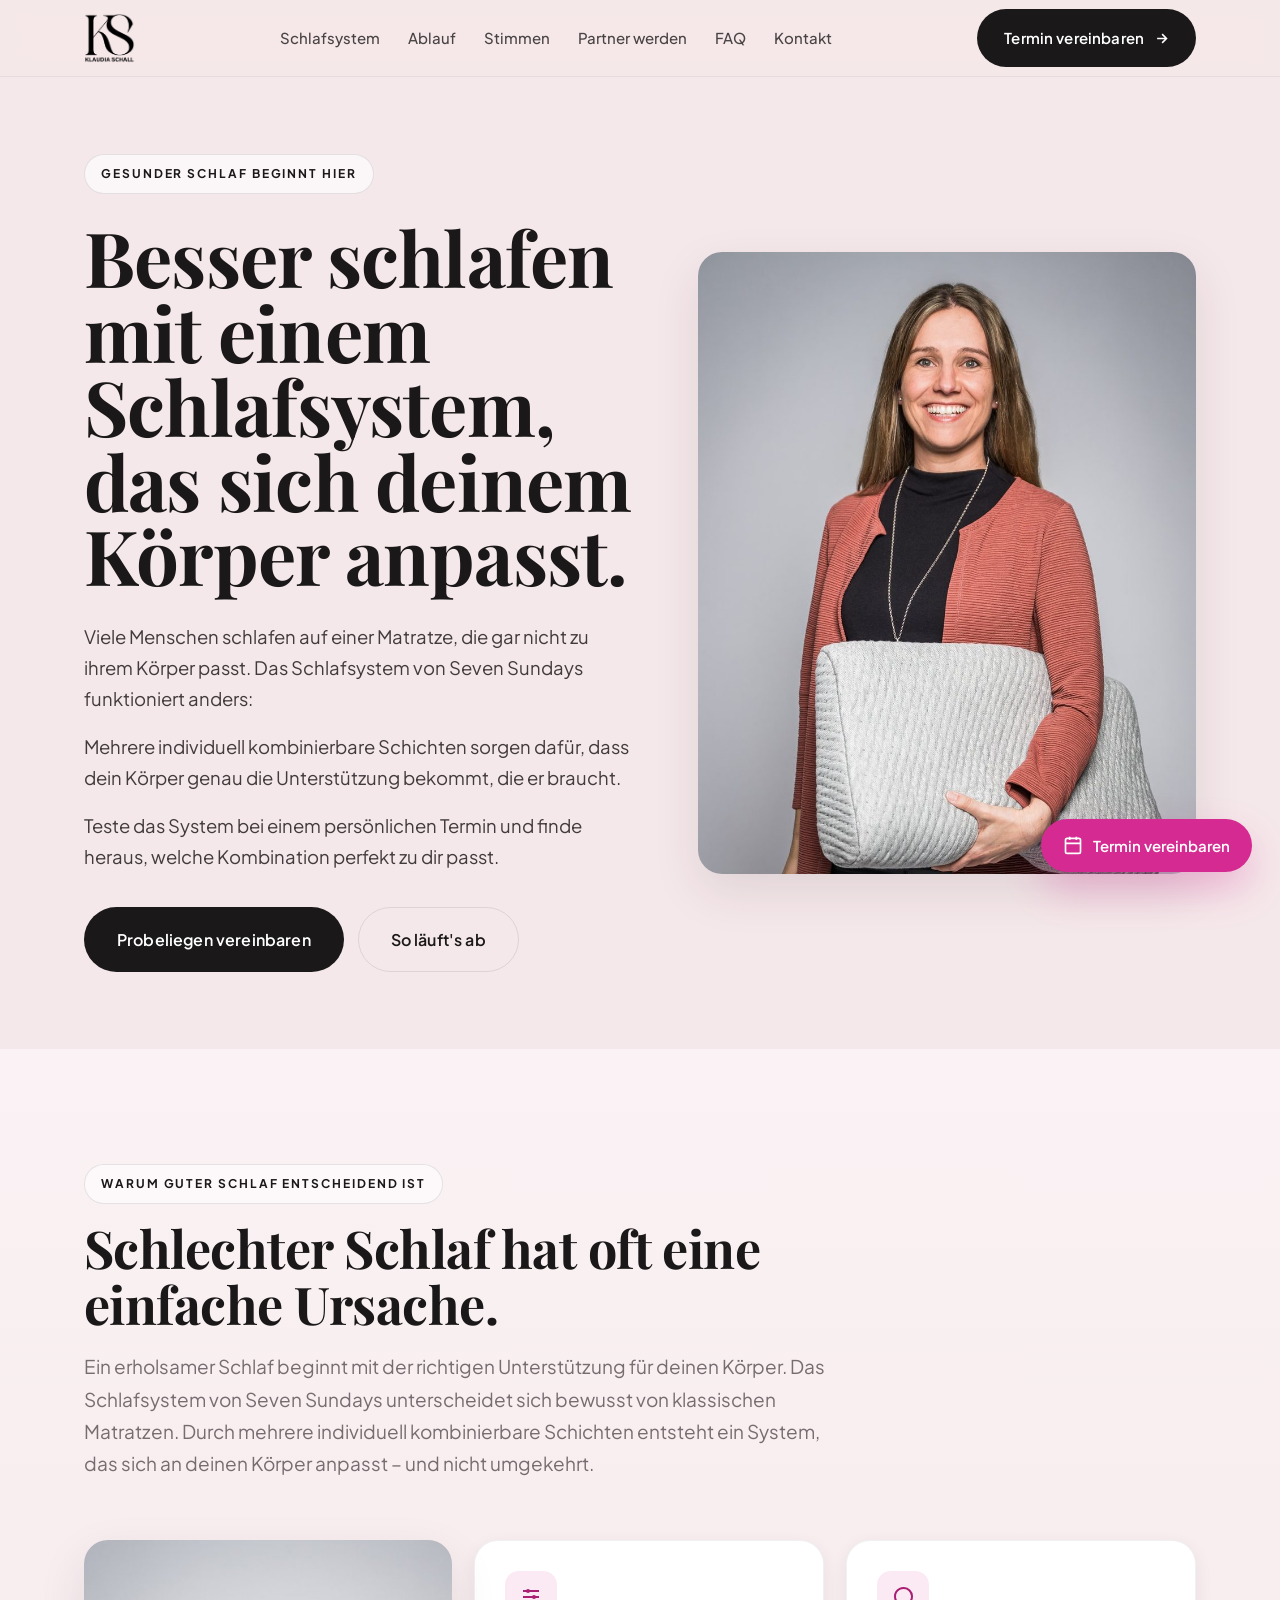
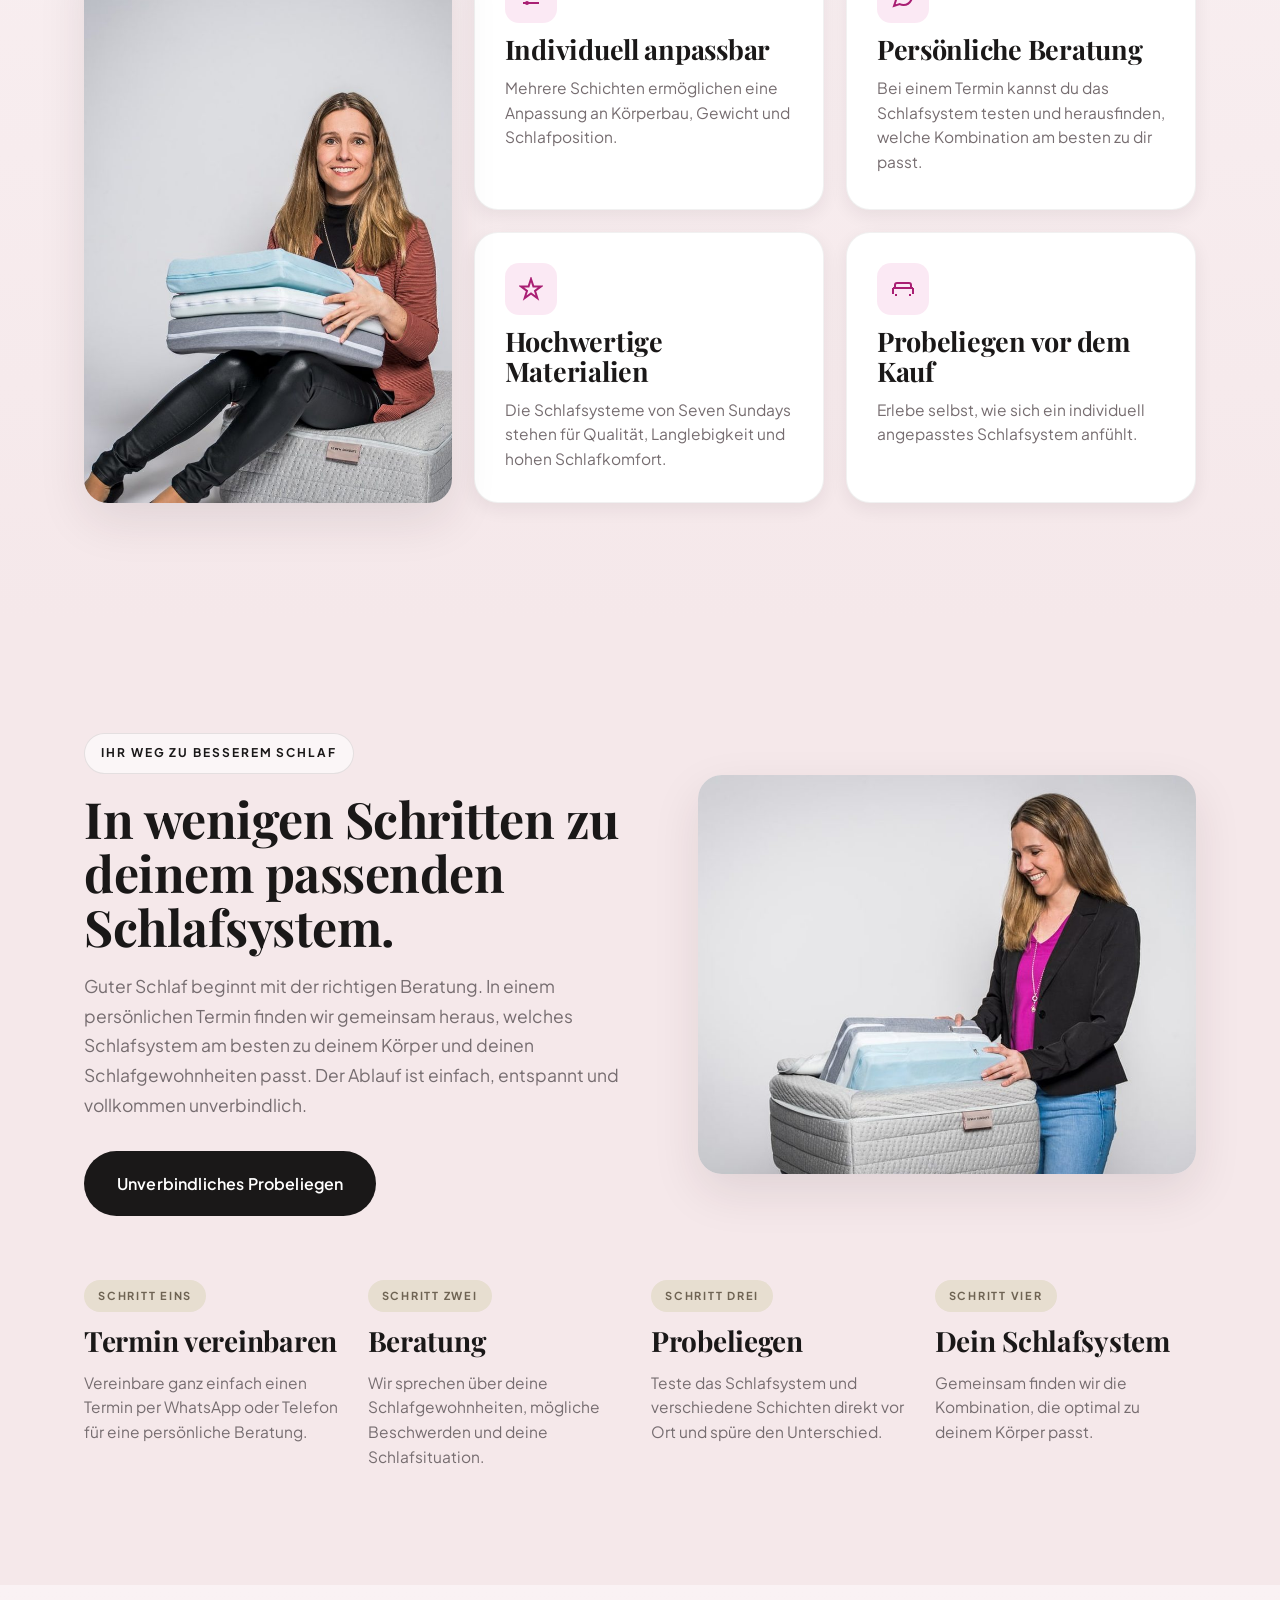
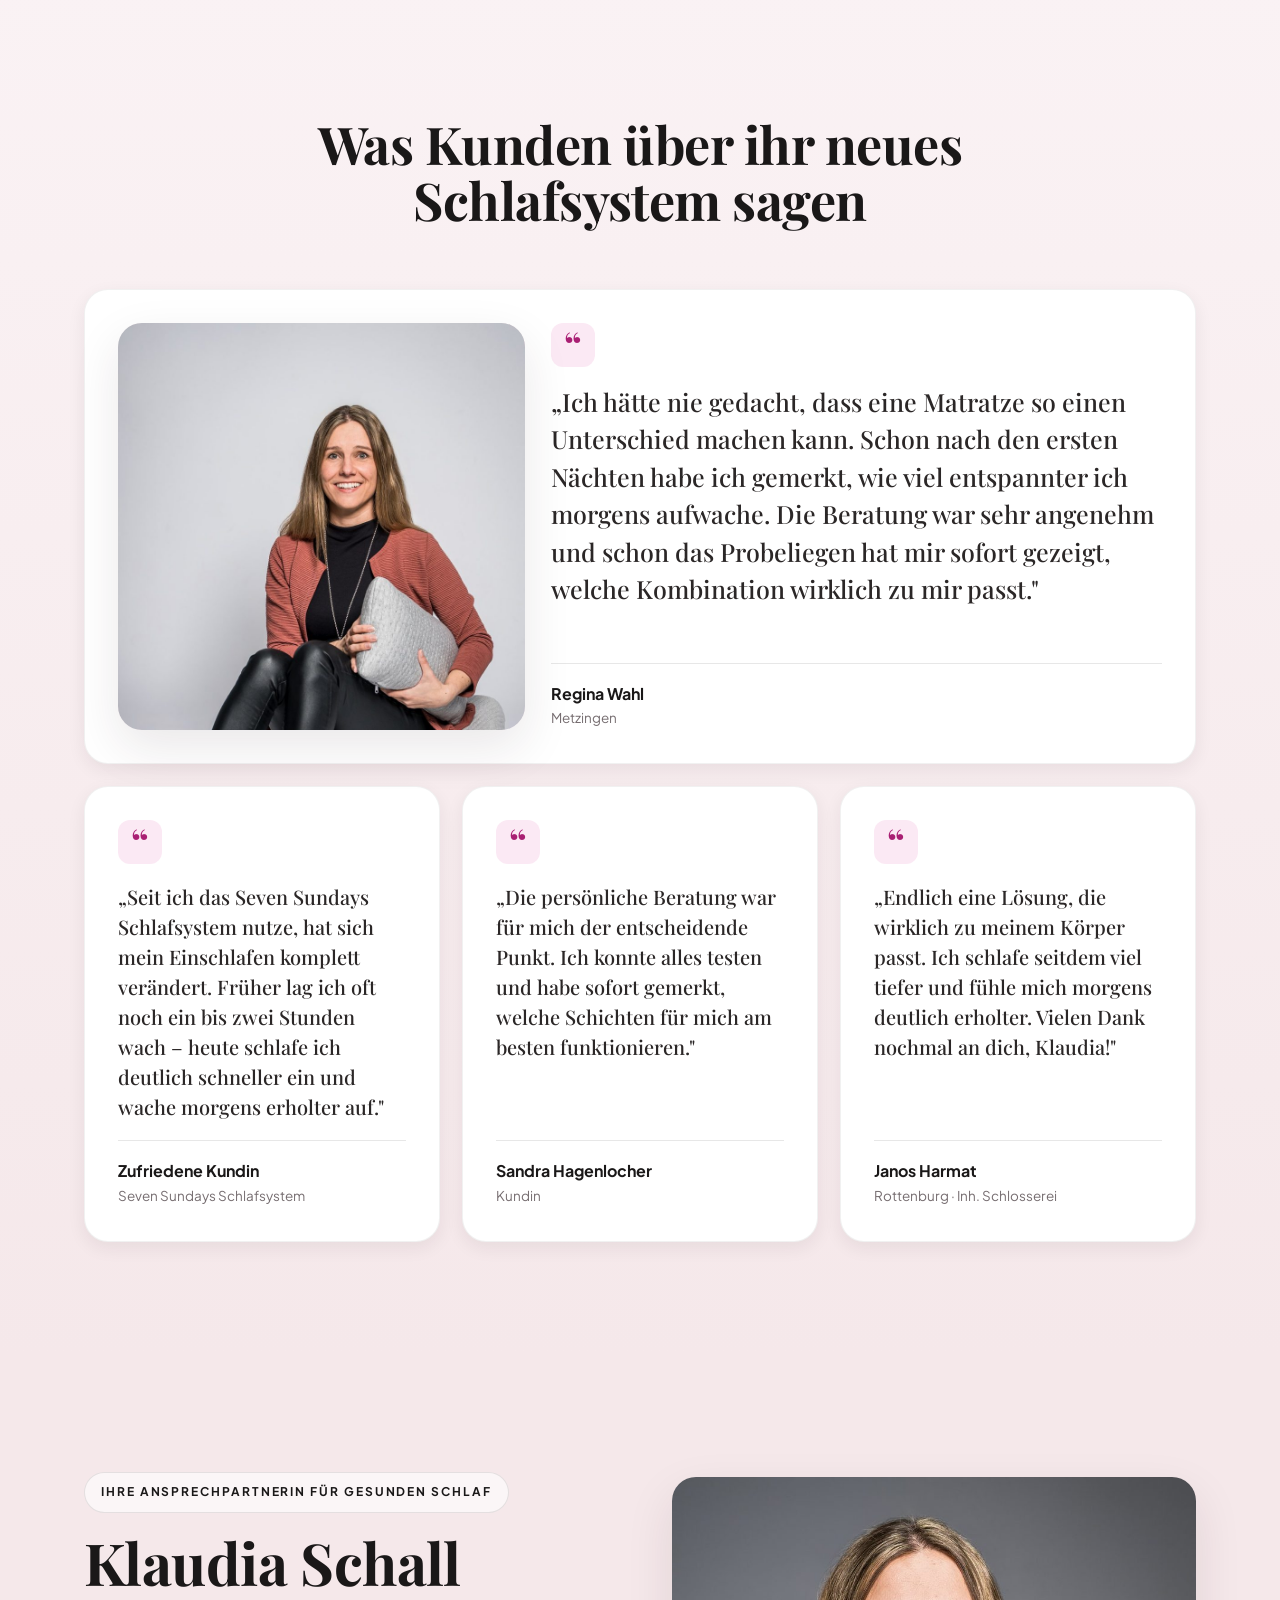
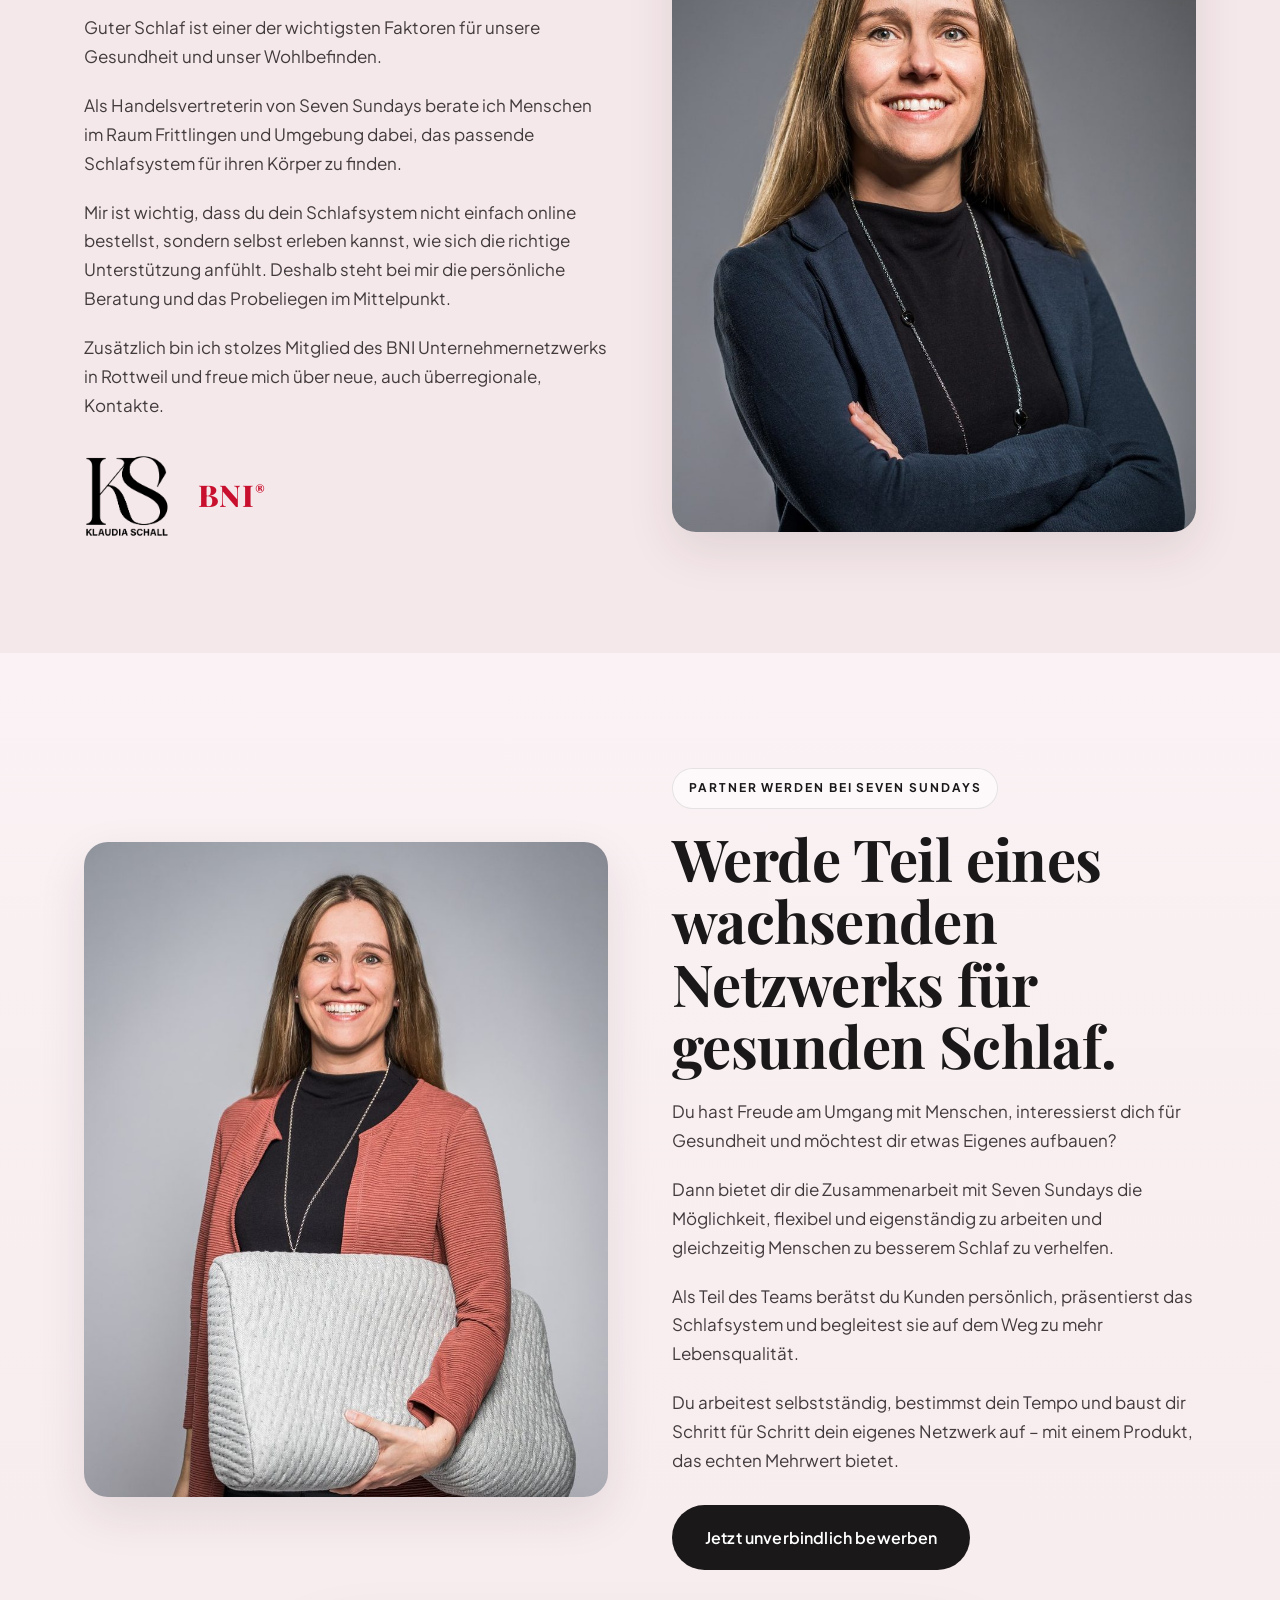
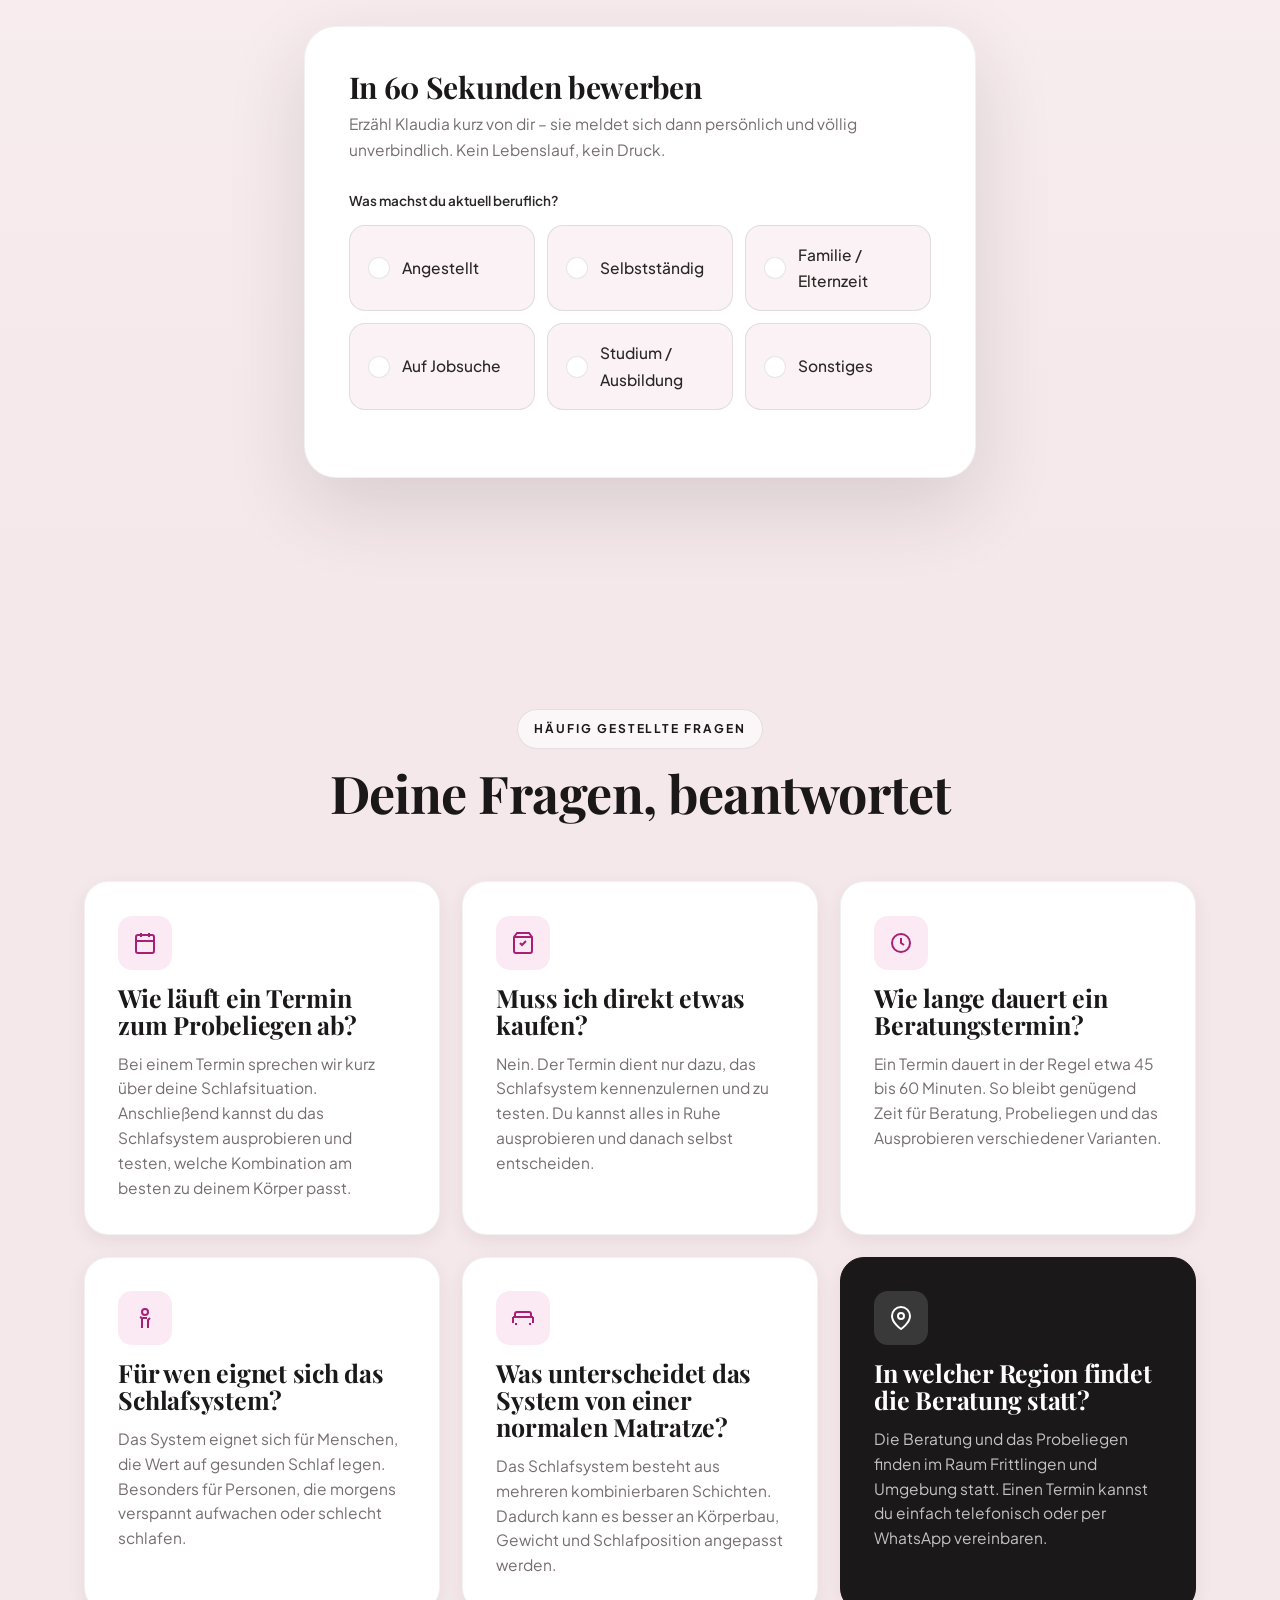
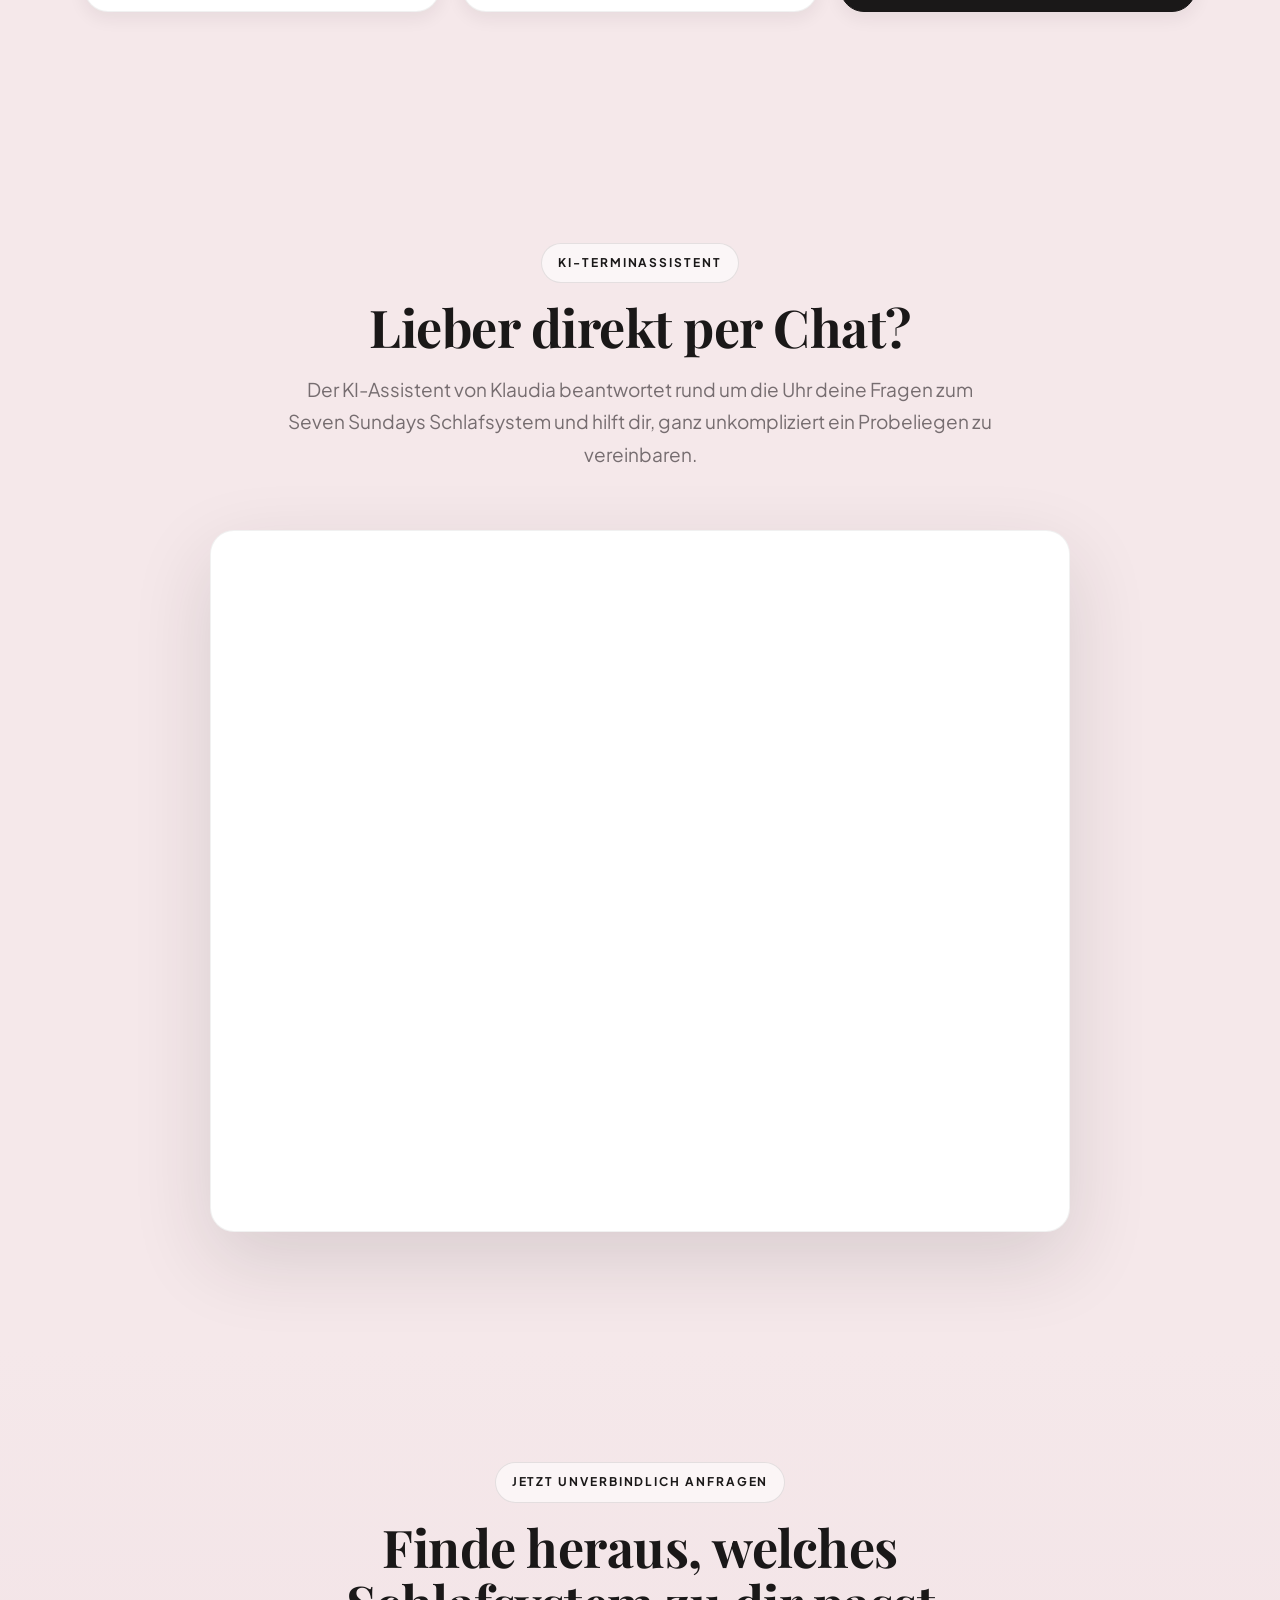
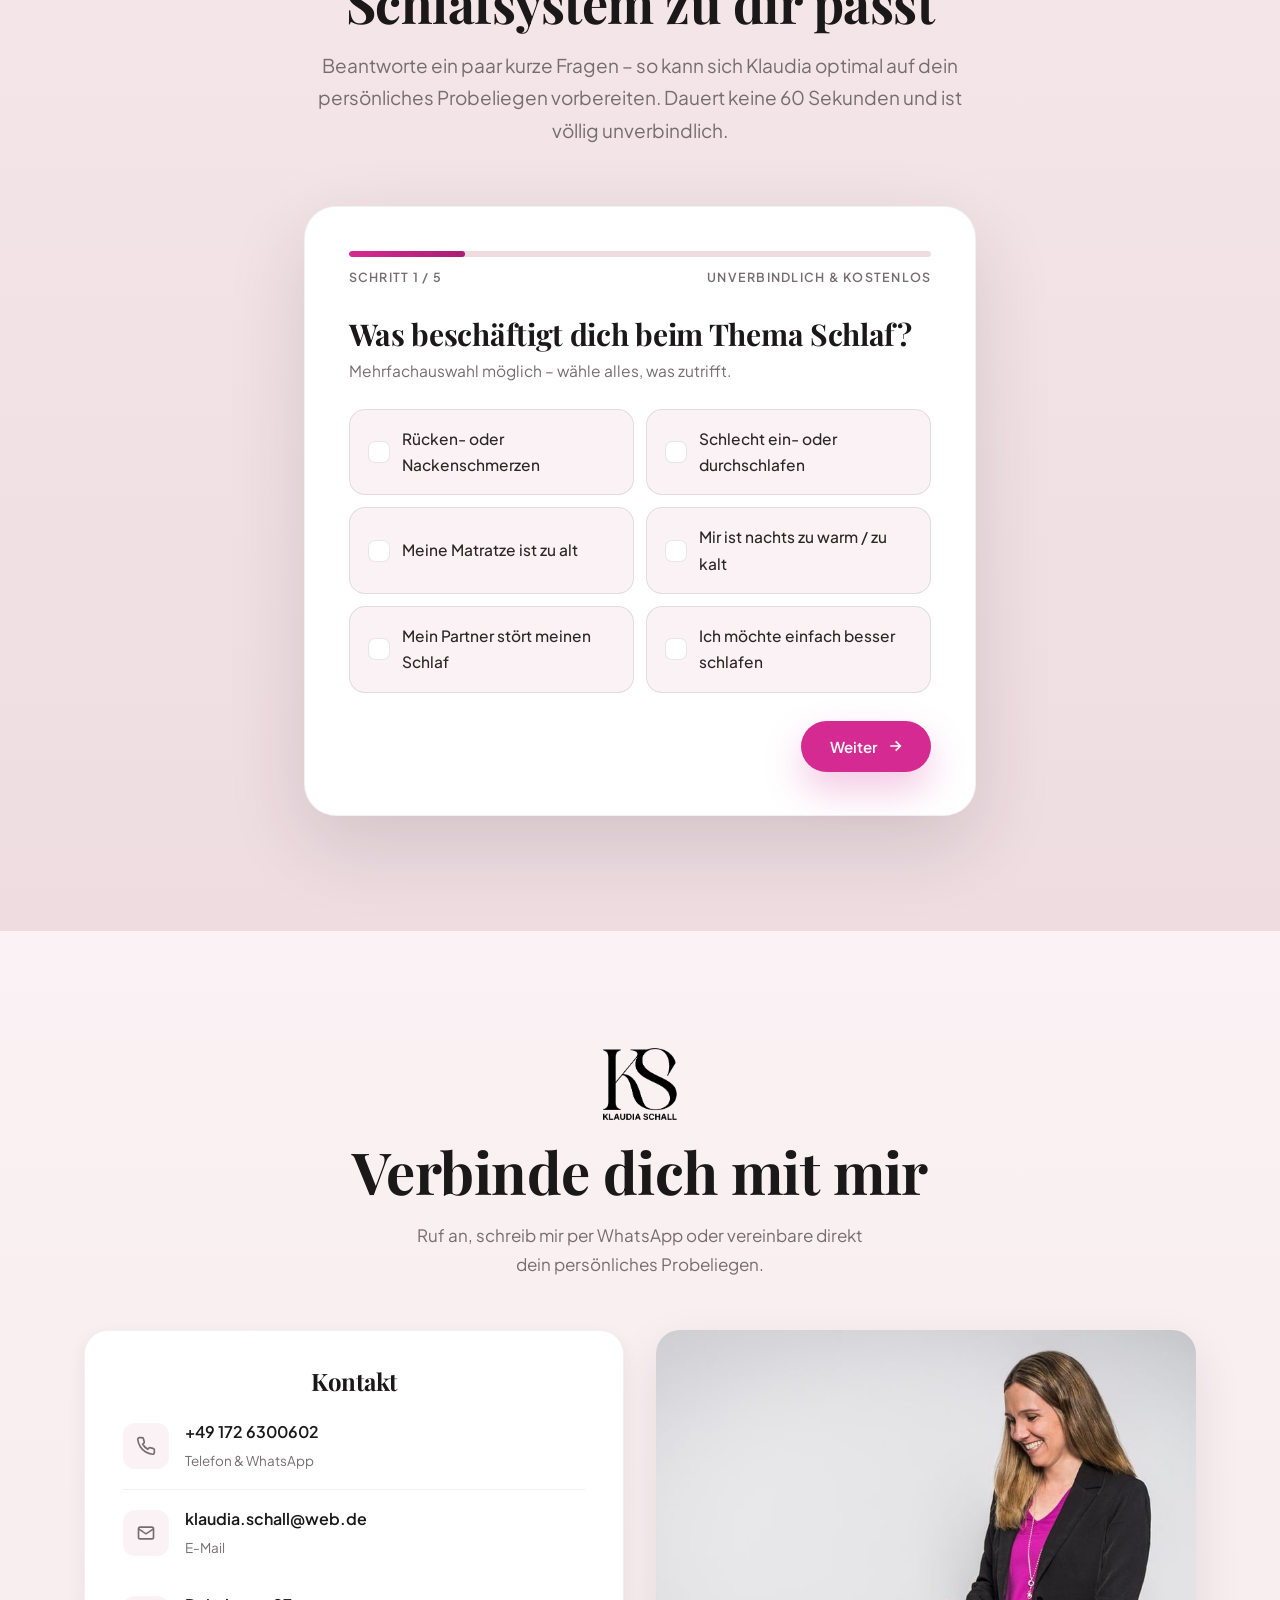
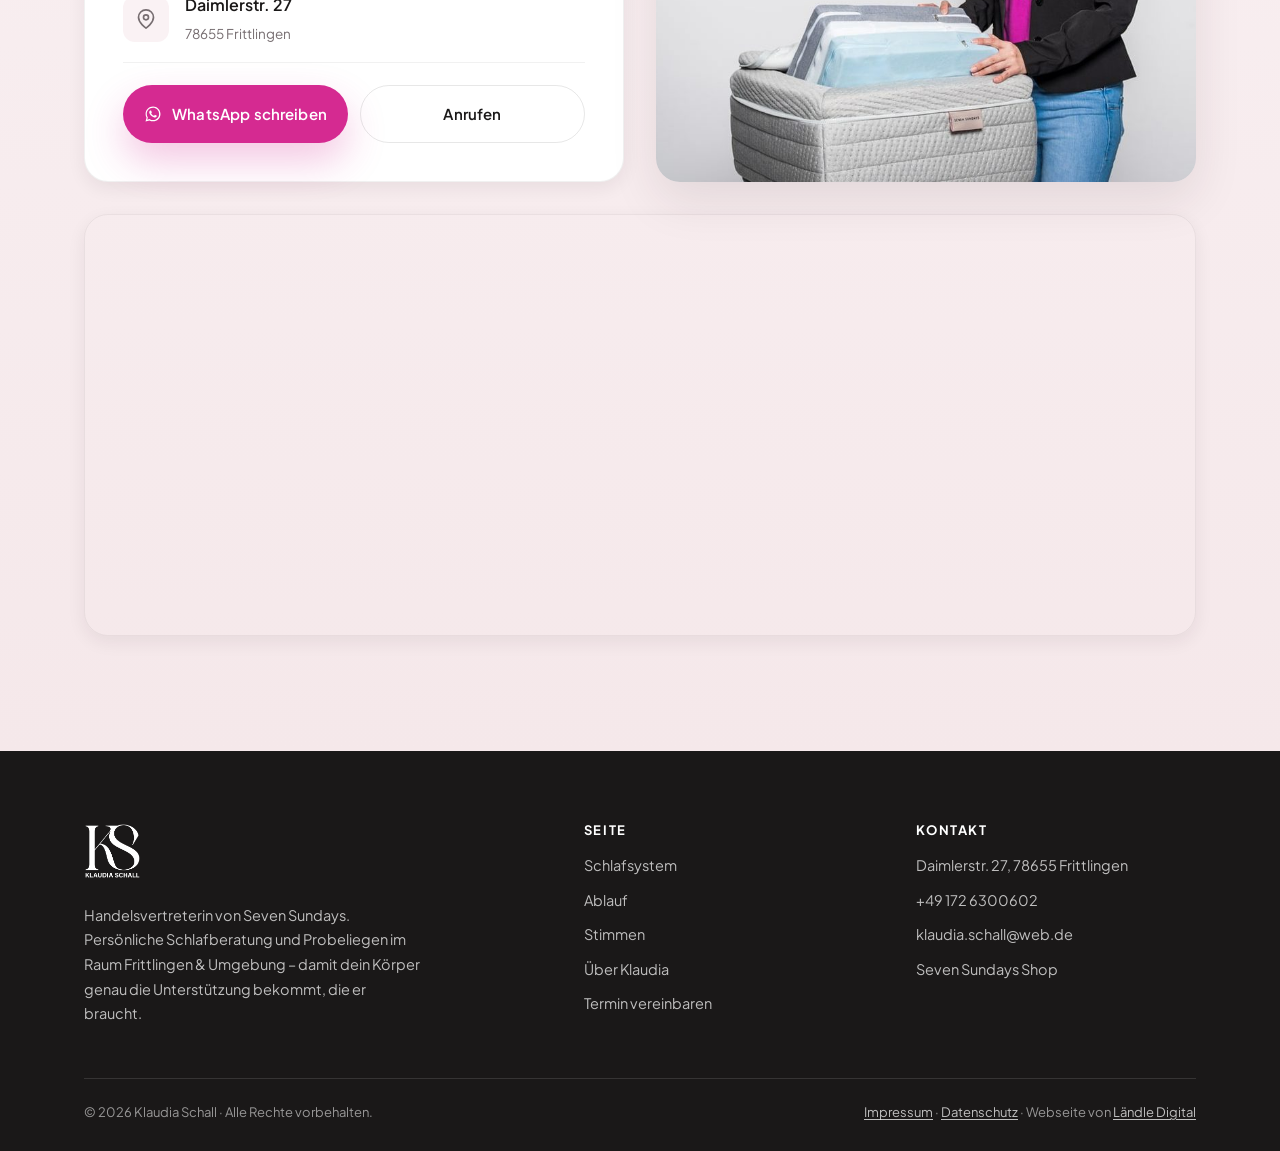
==== commit 5e2a5483: "Add files via upload" ====
--- a/index.html
+++ b/index.html
@@ -425,6 +425,26 @@
         <h3>In welcher Region findet die Beratung statt?</h3>
         <p>Die Beratung und das Probeliegen finden im Raum Frittlingen und Umgebung statt. Einen Termin kannst du einfach telefonisch oder per WhatsApp vereinbaren.</p>
       </article>
+    </div>
+  </div>
+</section>
+
+<!-- ============================================================
+     KI-TERMINASSISTENT (ThinkUp AI)
+============================================================= -->
+<section class="section assistant" id="assistent">
+  <div class="shell">
+    <div class="section-head section-head--center" data-reveal>
+      <span class="eyebrow">KI-Terminassistent</span>
+      <h2>Lieber direkt per Chat?</h2>
+      <p>Der KI-Assistent von Klaudia beantwortet rund um die Uhr deine Fragen zum Seven&nbsp;Sundays Schlafsystem und hilft dir, ganz unkompliziert ein Probeliegen zu vereinbaren.</p>
+    </div>
+    <div class="assistant__frame" data-reveal>
+      <iframe
+        src="https://www.thinkupai.de/automatisierungen/Schall_iframe"
+        title="KI-Terminassistent von Klaudia Schall"
+        loading="lazy"
+        referrerpolicy="no-referrer-when-downgrade"></iframe>
     </div>
   </div>
 </section>
--- a/style.css
+++ b/style.css
@@ -675,6 +675,28 @@
   box-shadow: var(--shadow-sm);
 }
 .contact__map iframe { display: block; width: 100%; height: clamp(280px, 38vw, 420px); border: 0; }
+
+/* ============================================================
+   KI-TERMINASSISTENT (iframe)
+============================================================= */
+.assistant__frame {
+  max-width: 860px;
+  margin-inline: auto;
+  border-radius: 24px;
+  overflow: hidden;
+  background: var(--card);
+  border: 1px solid var(--line-soft);
+  box-shadow: var(--shadow-lg);
+}
+.assistant__frame iframe {
+  display: block;
+  width: 100%;
+  height: 700px;
+  border: 0;
+}
+@media (max-width: 600px) {
+  .assistant__frame iframe { height: 620px; }
+}
 
 /* ============================================================
    FOOTER
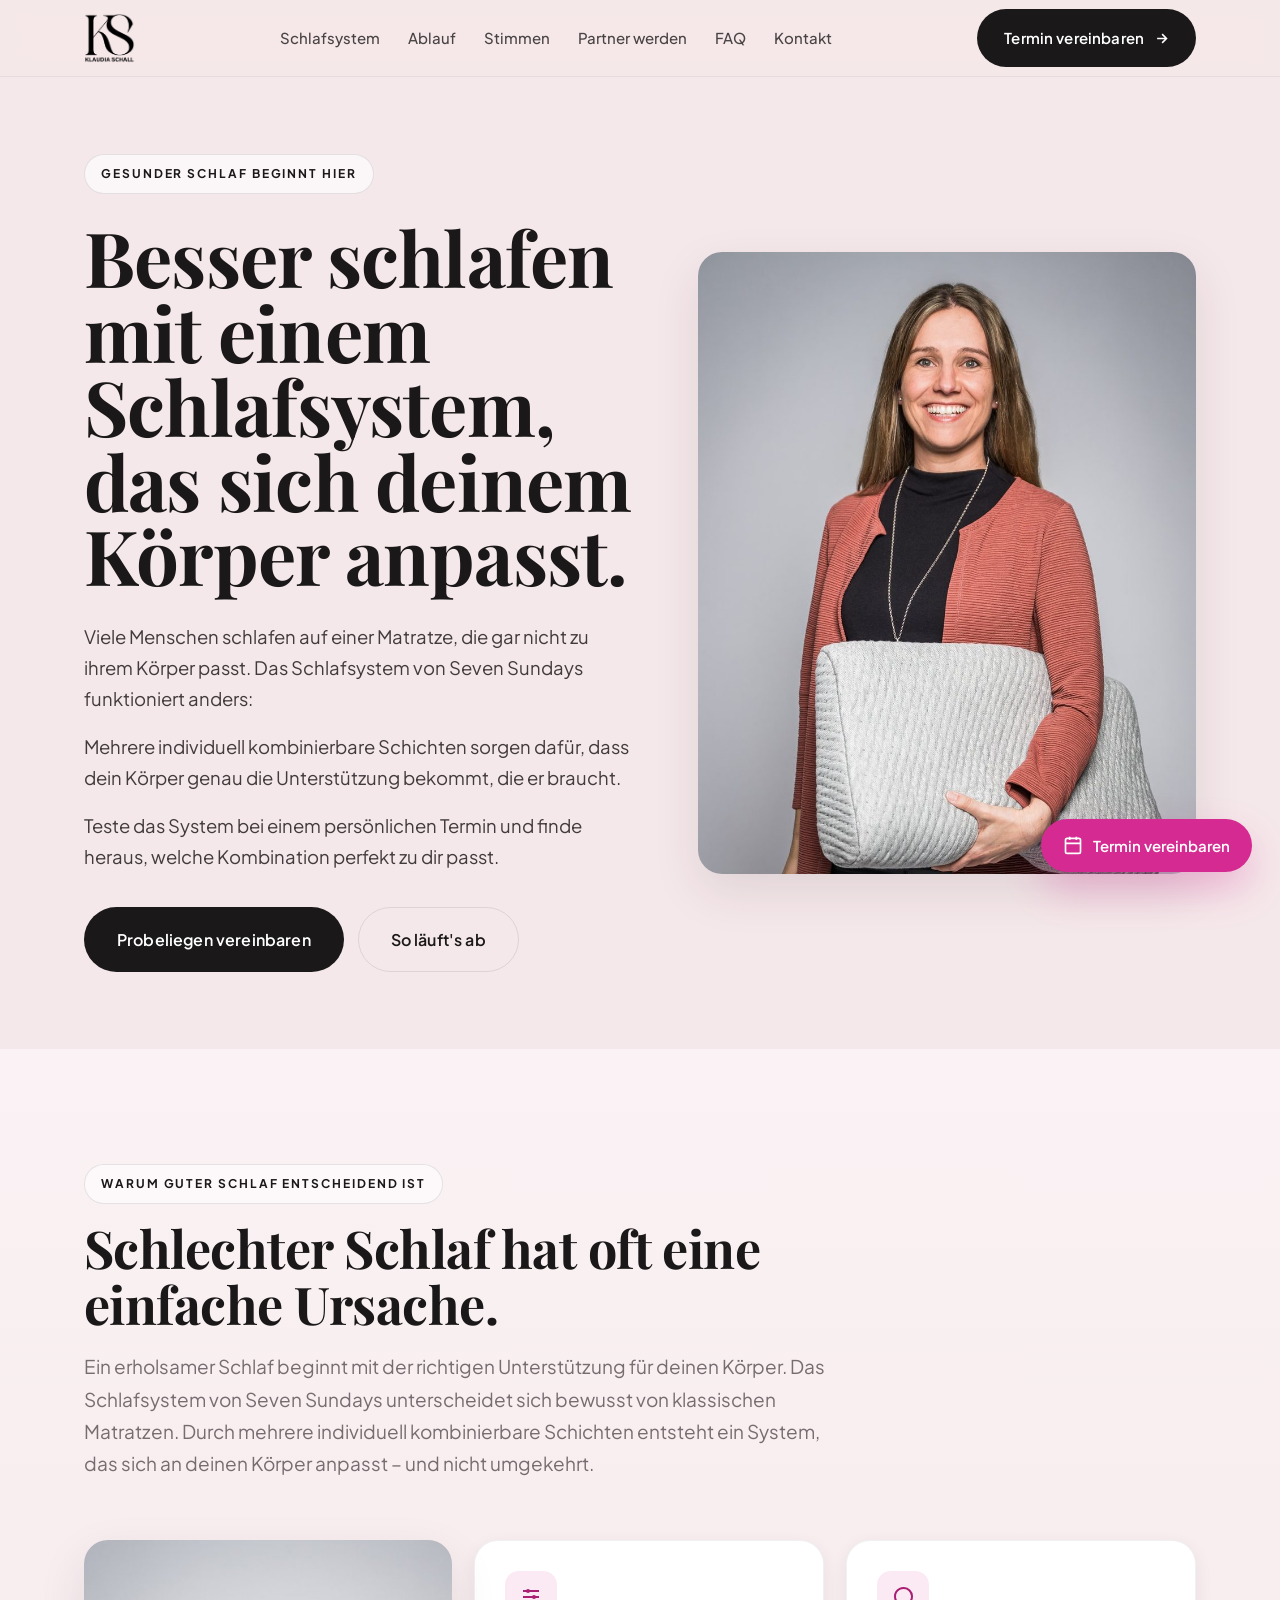
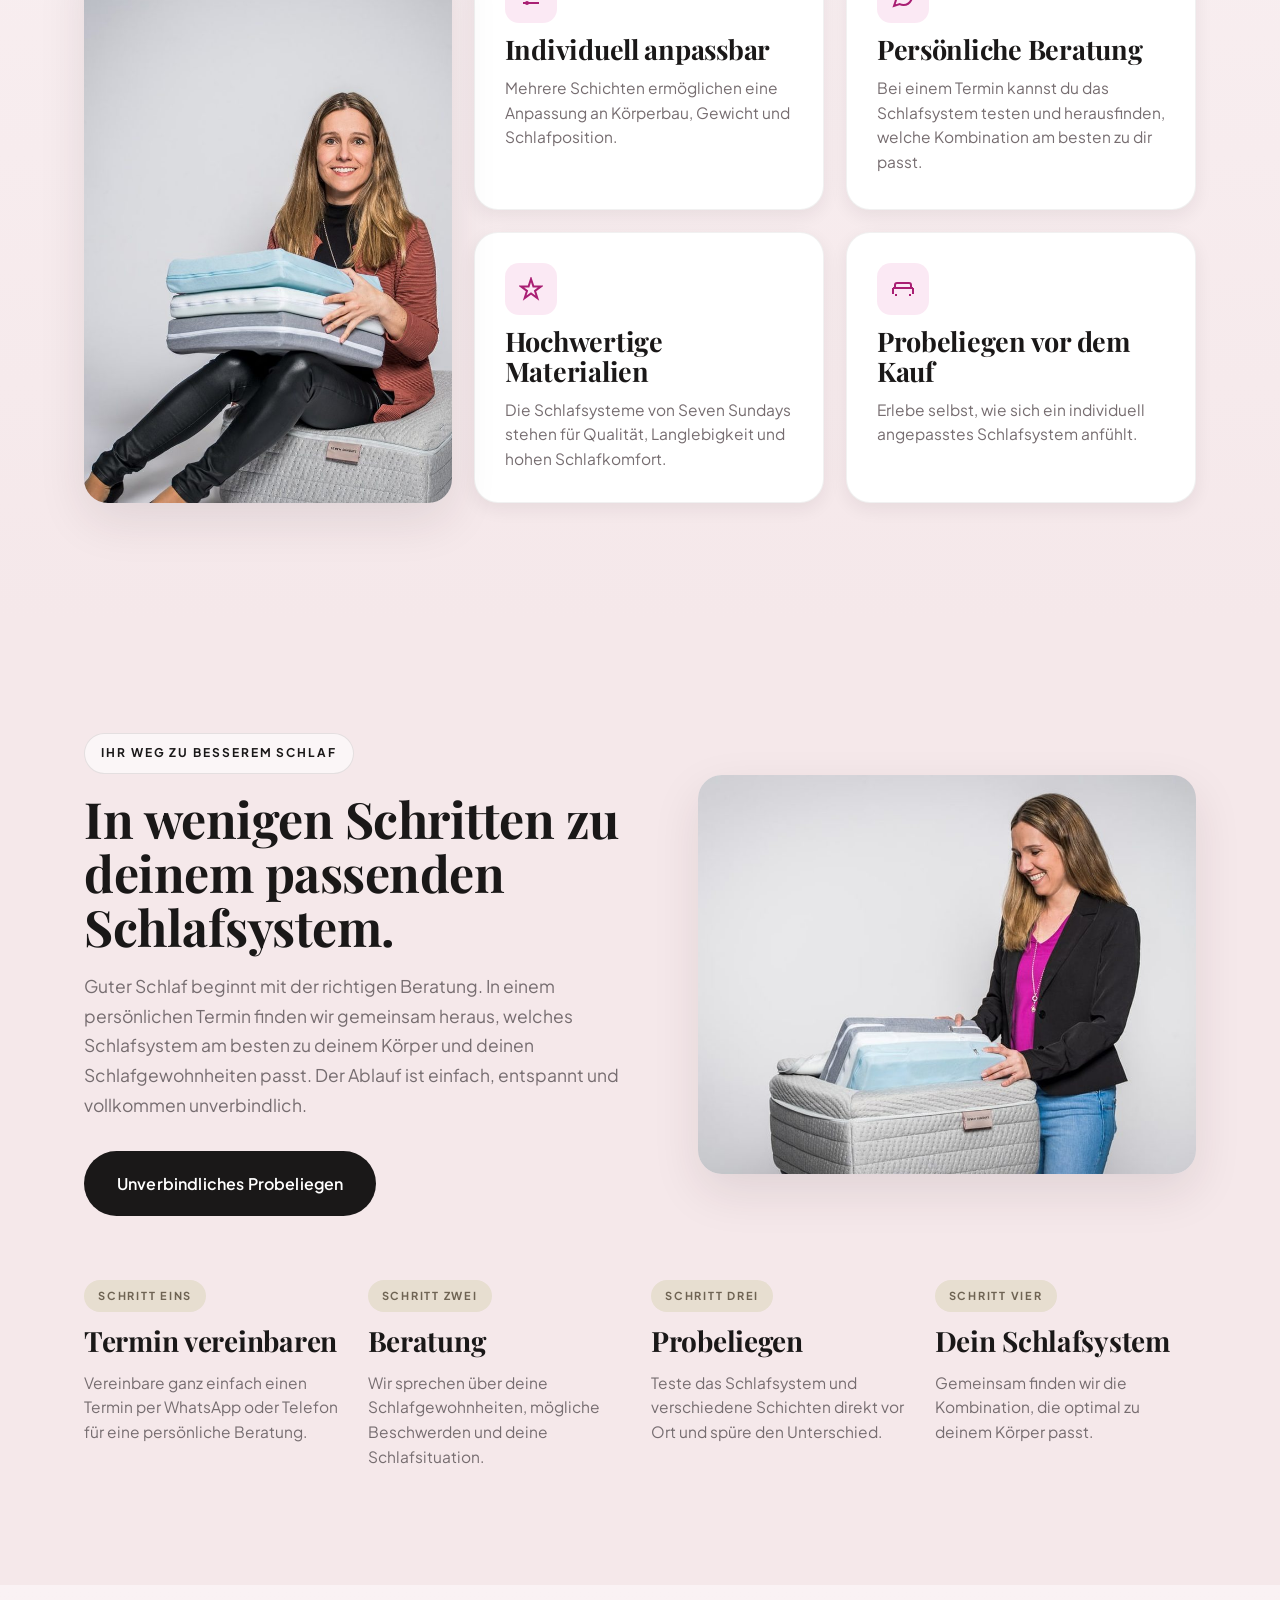
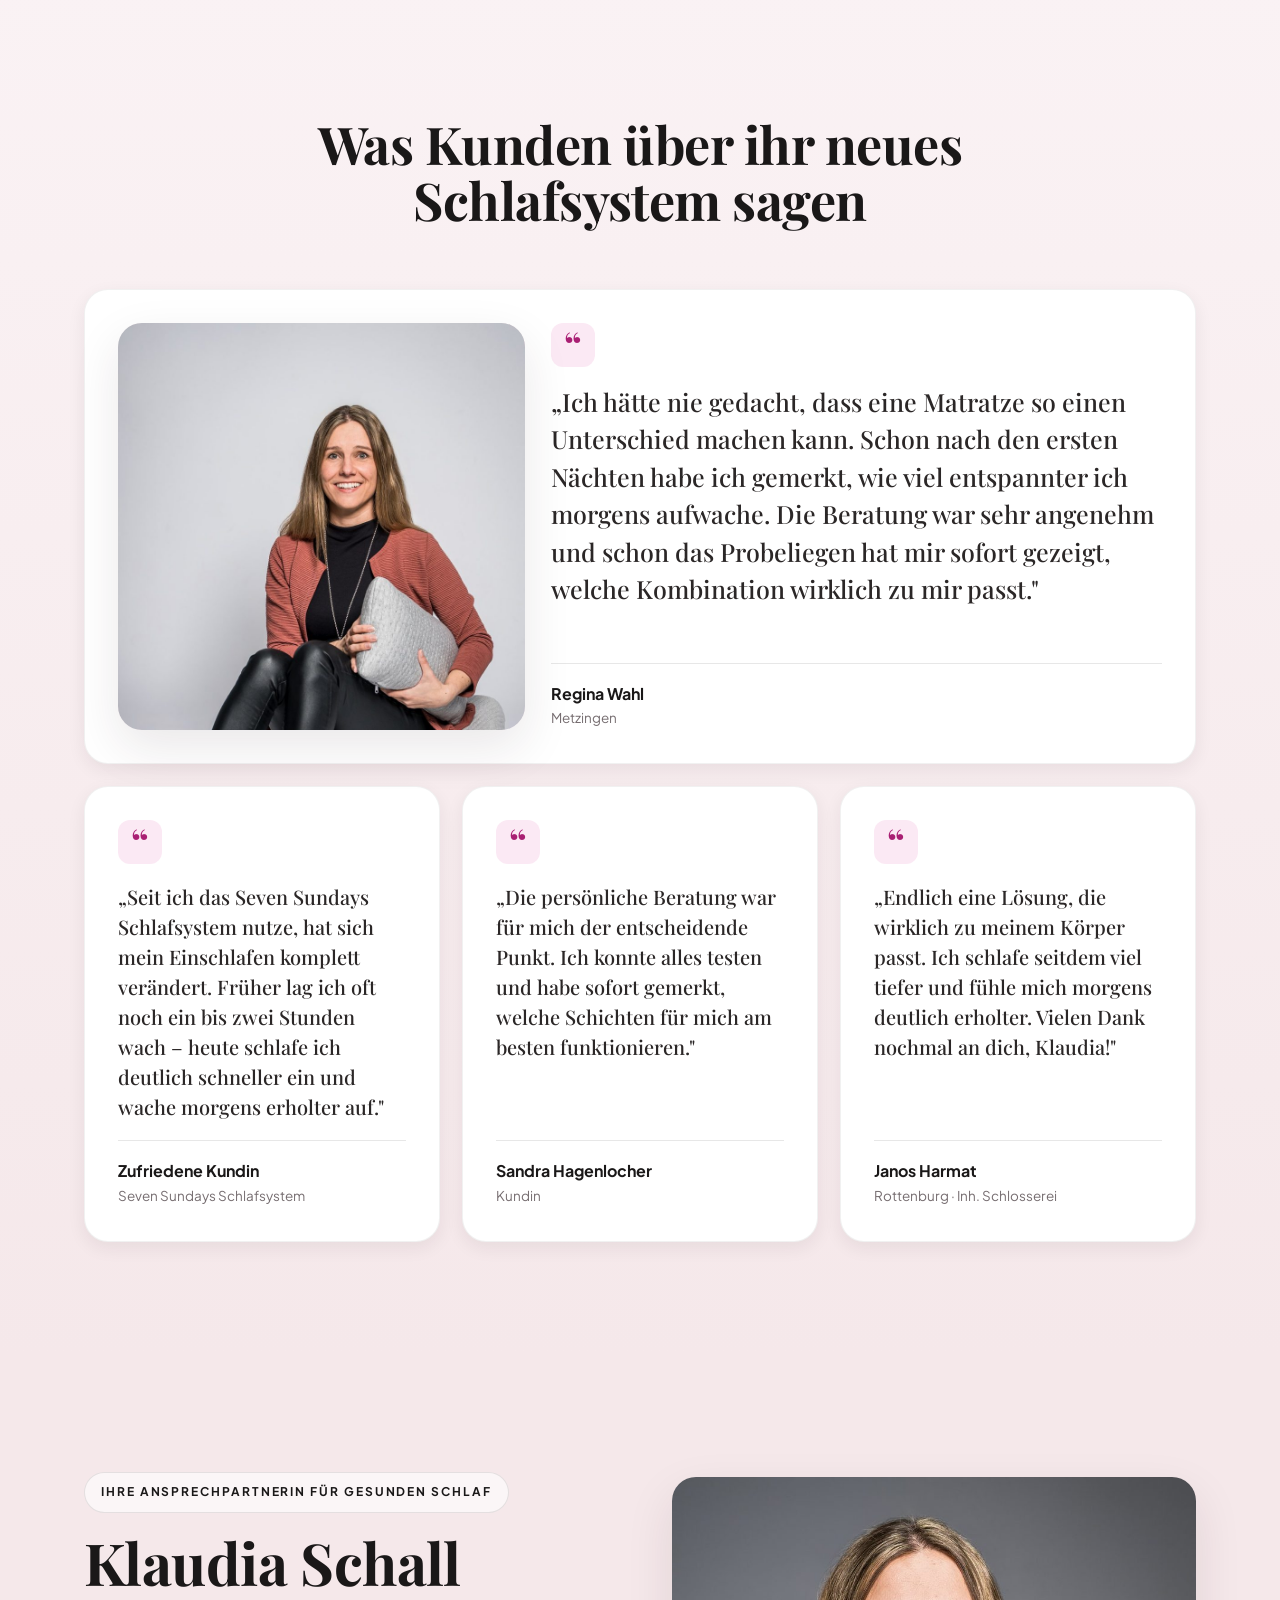
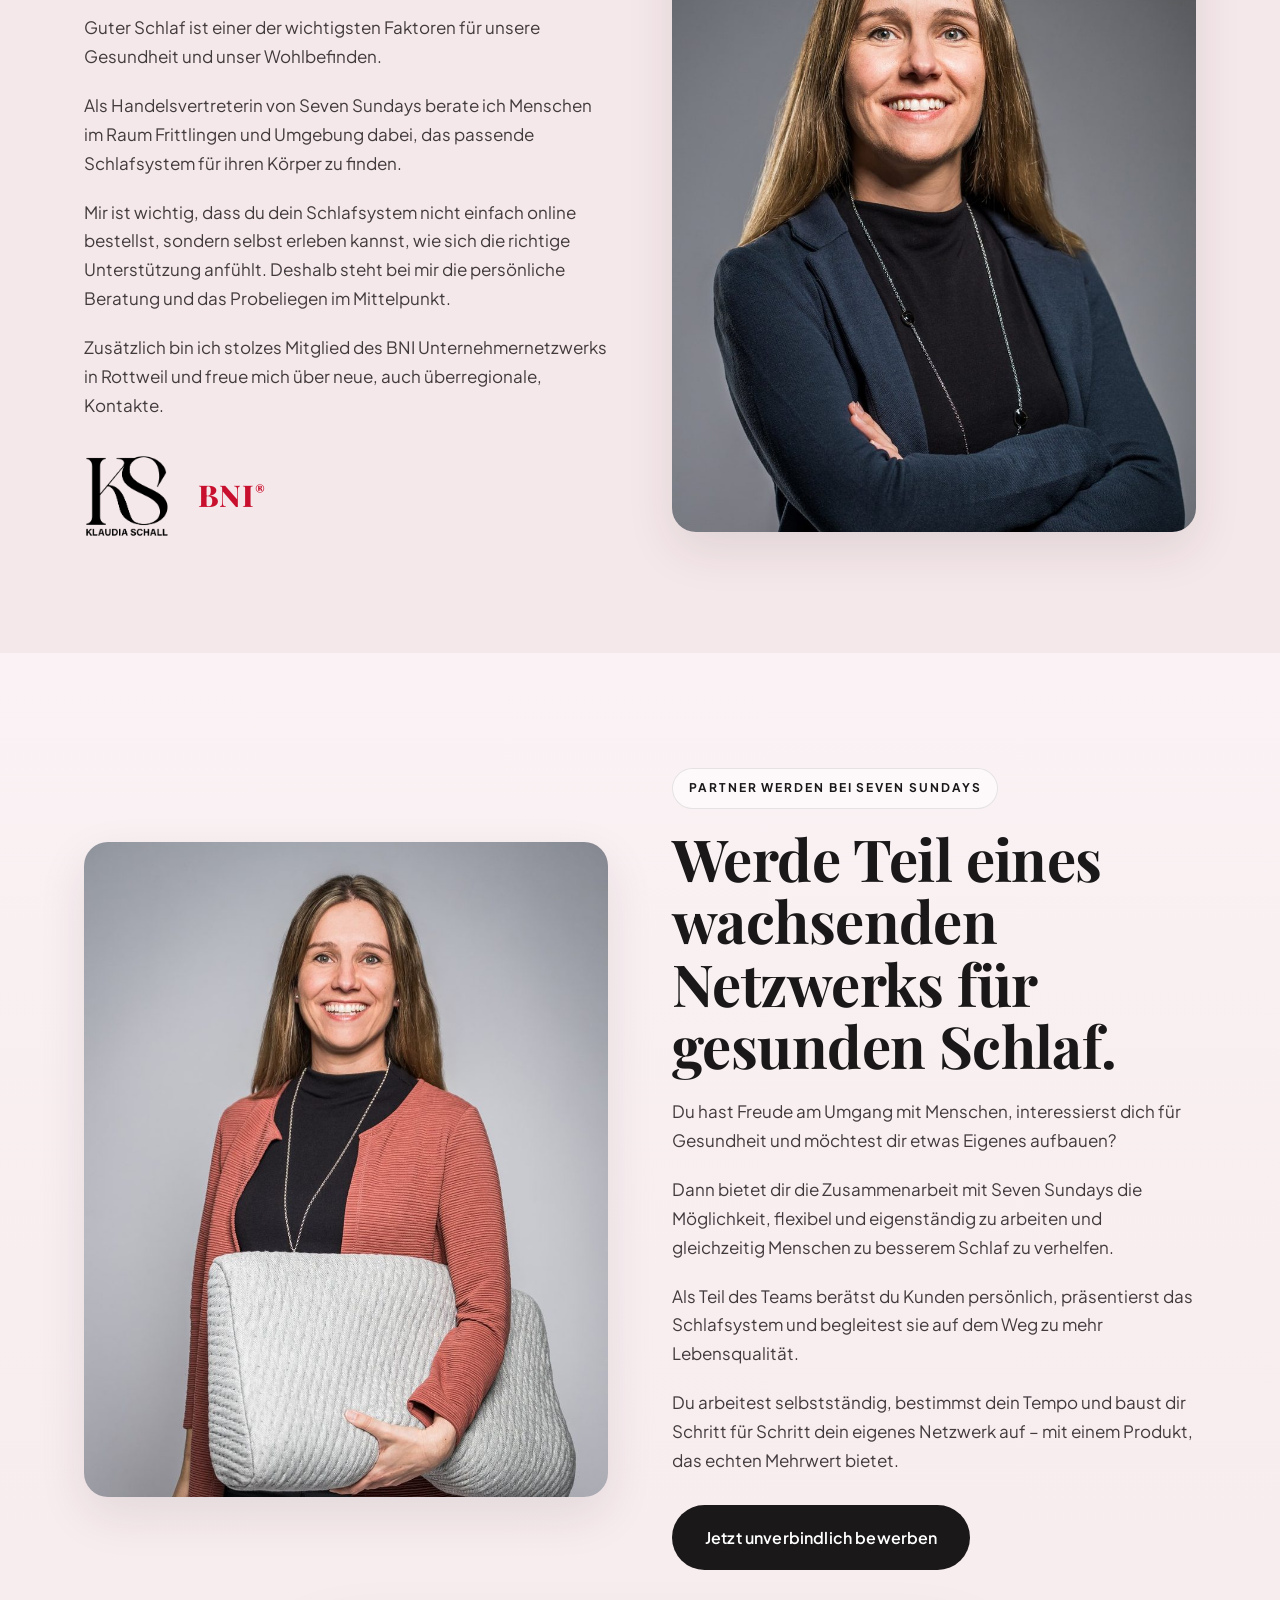
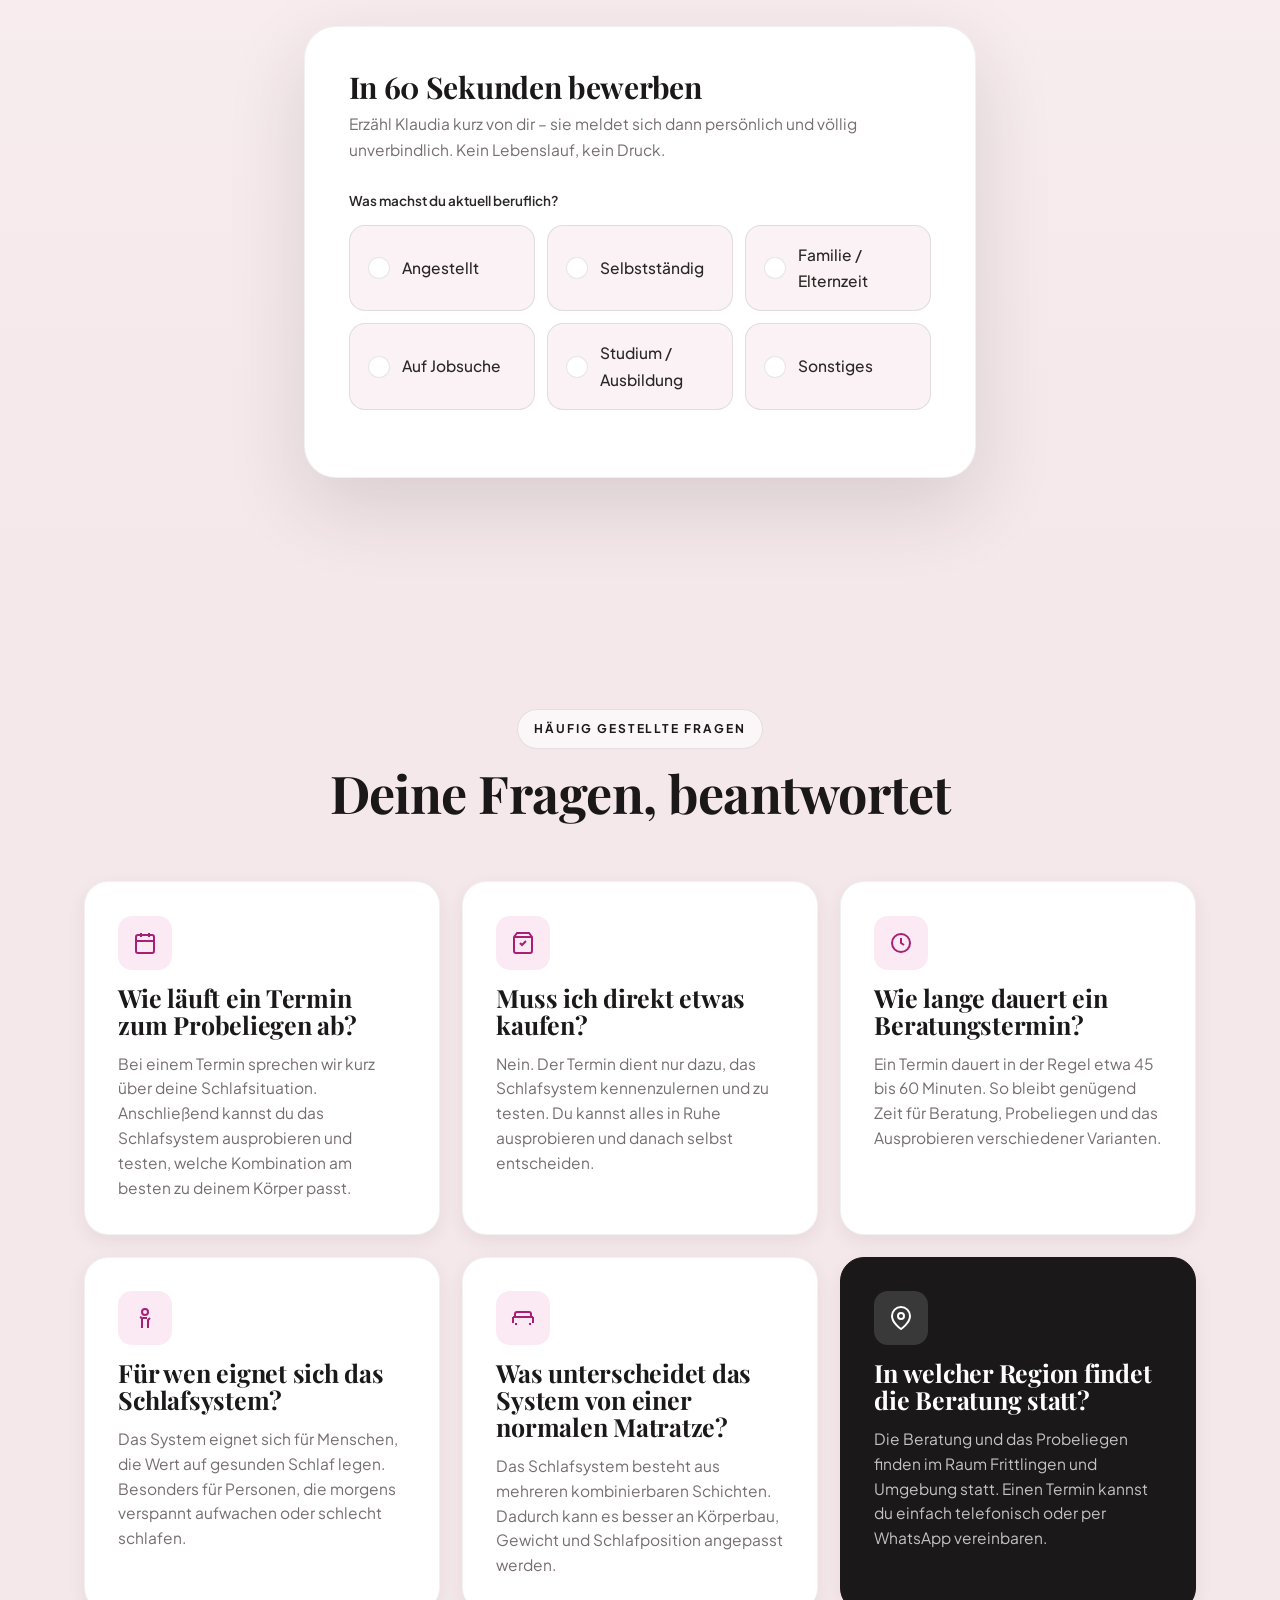
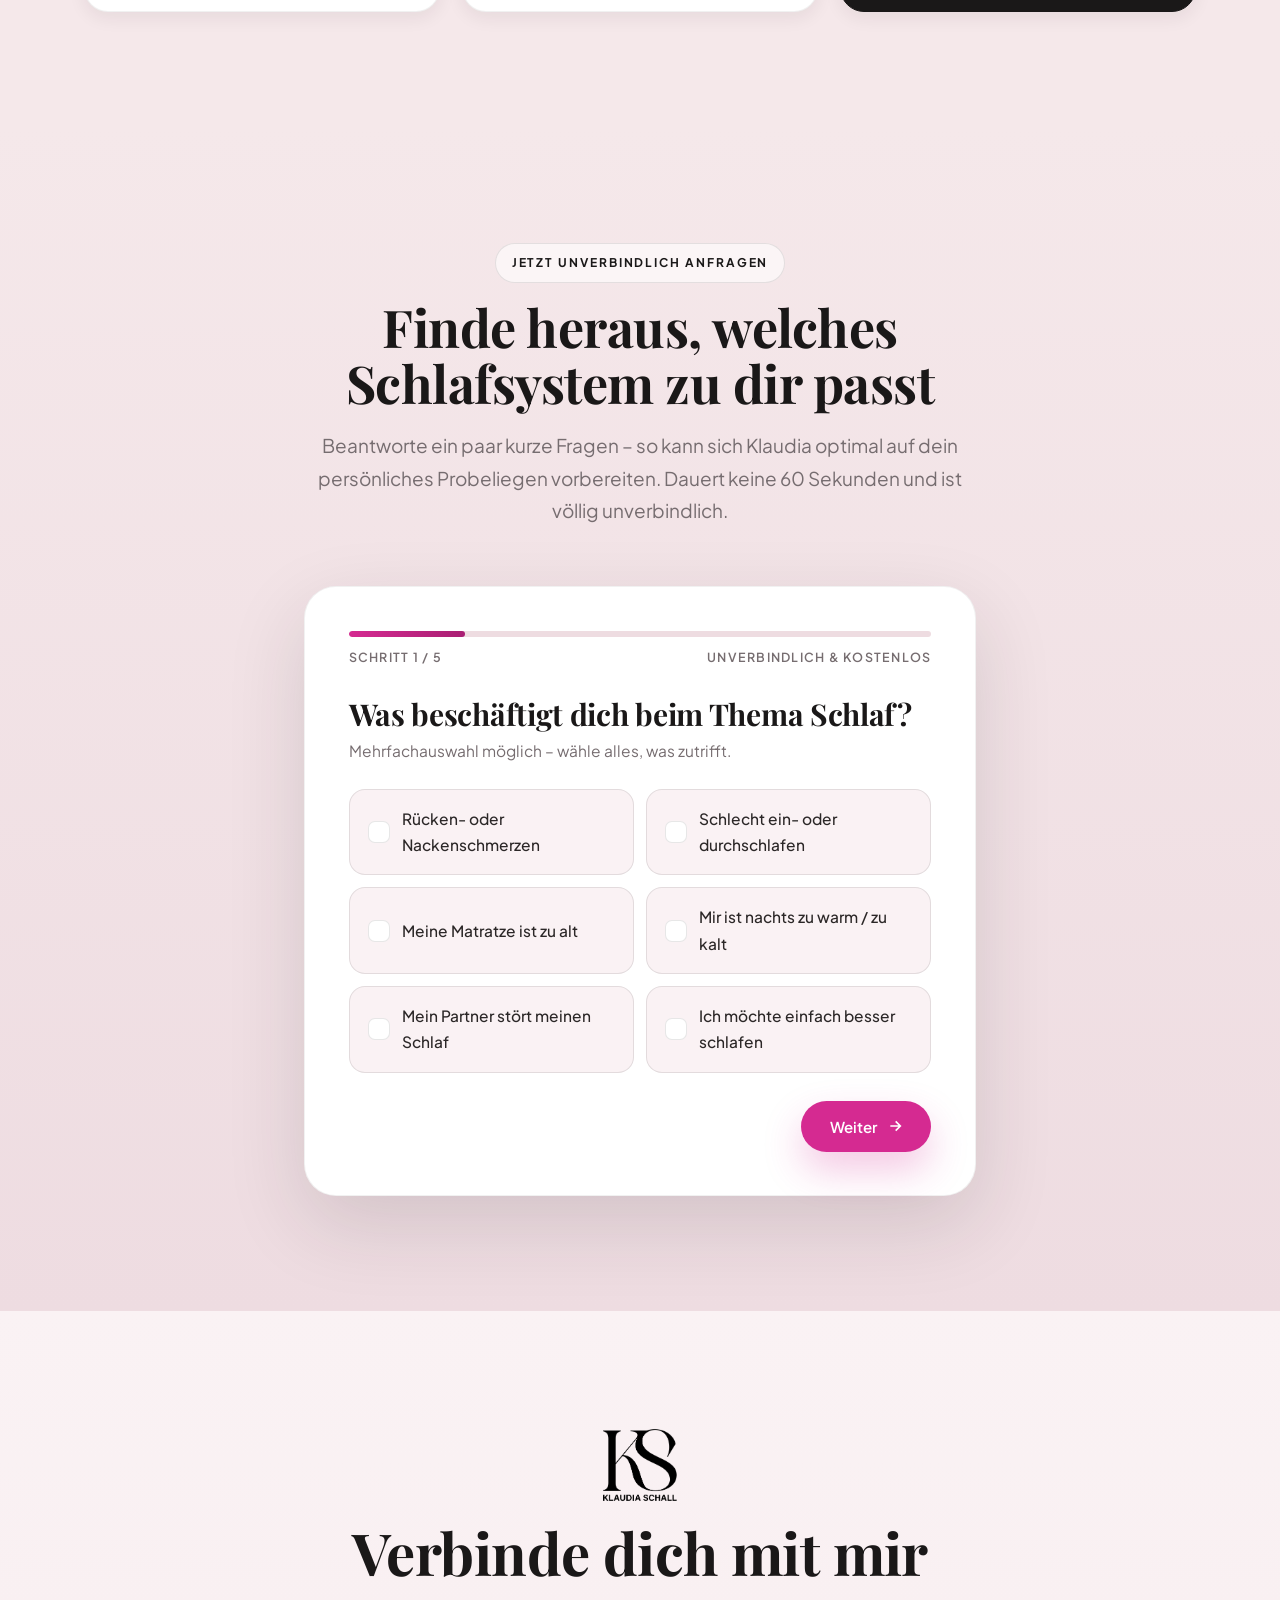
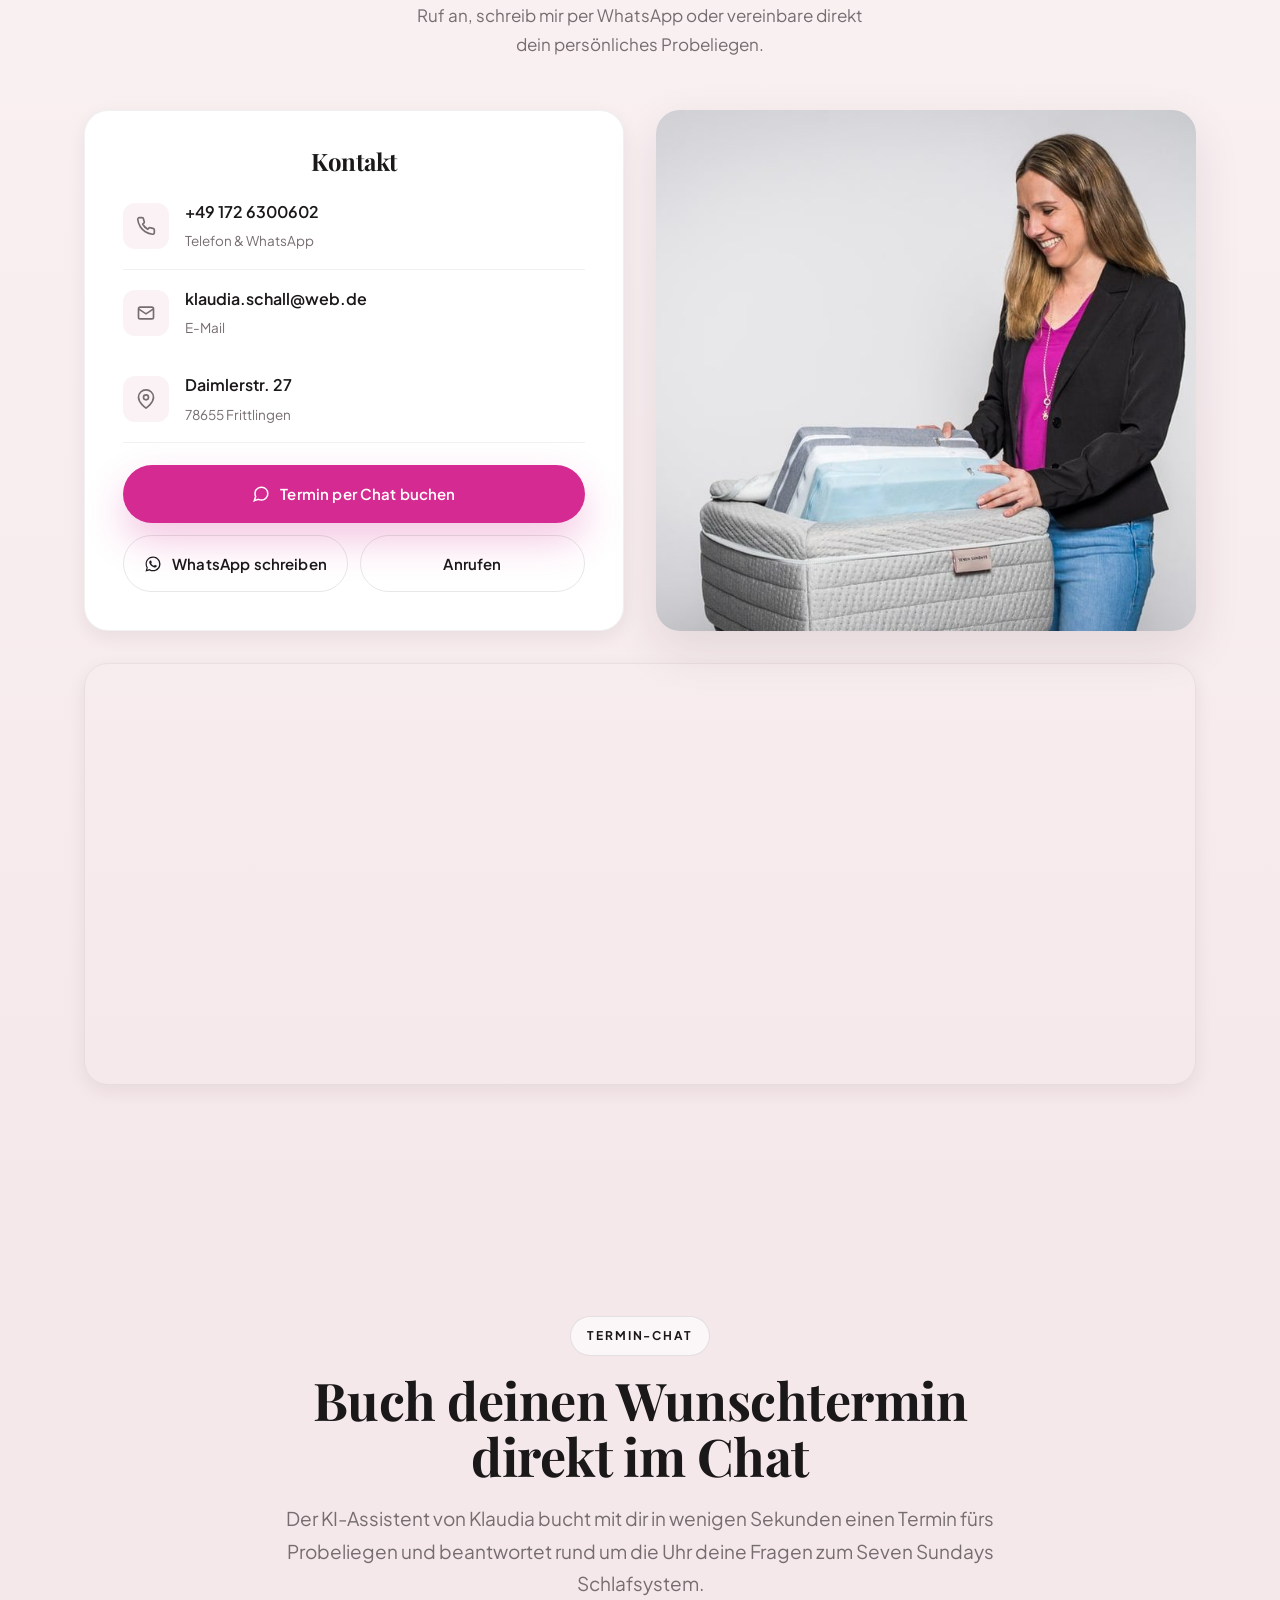
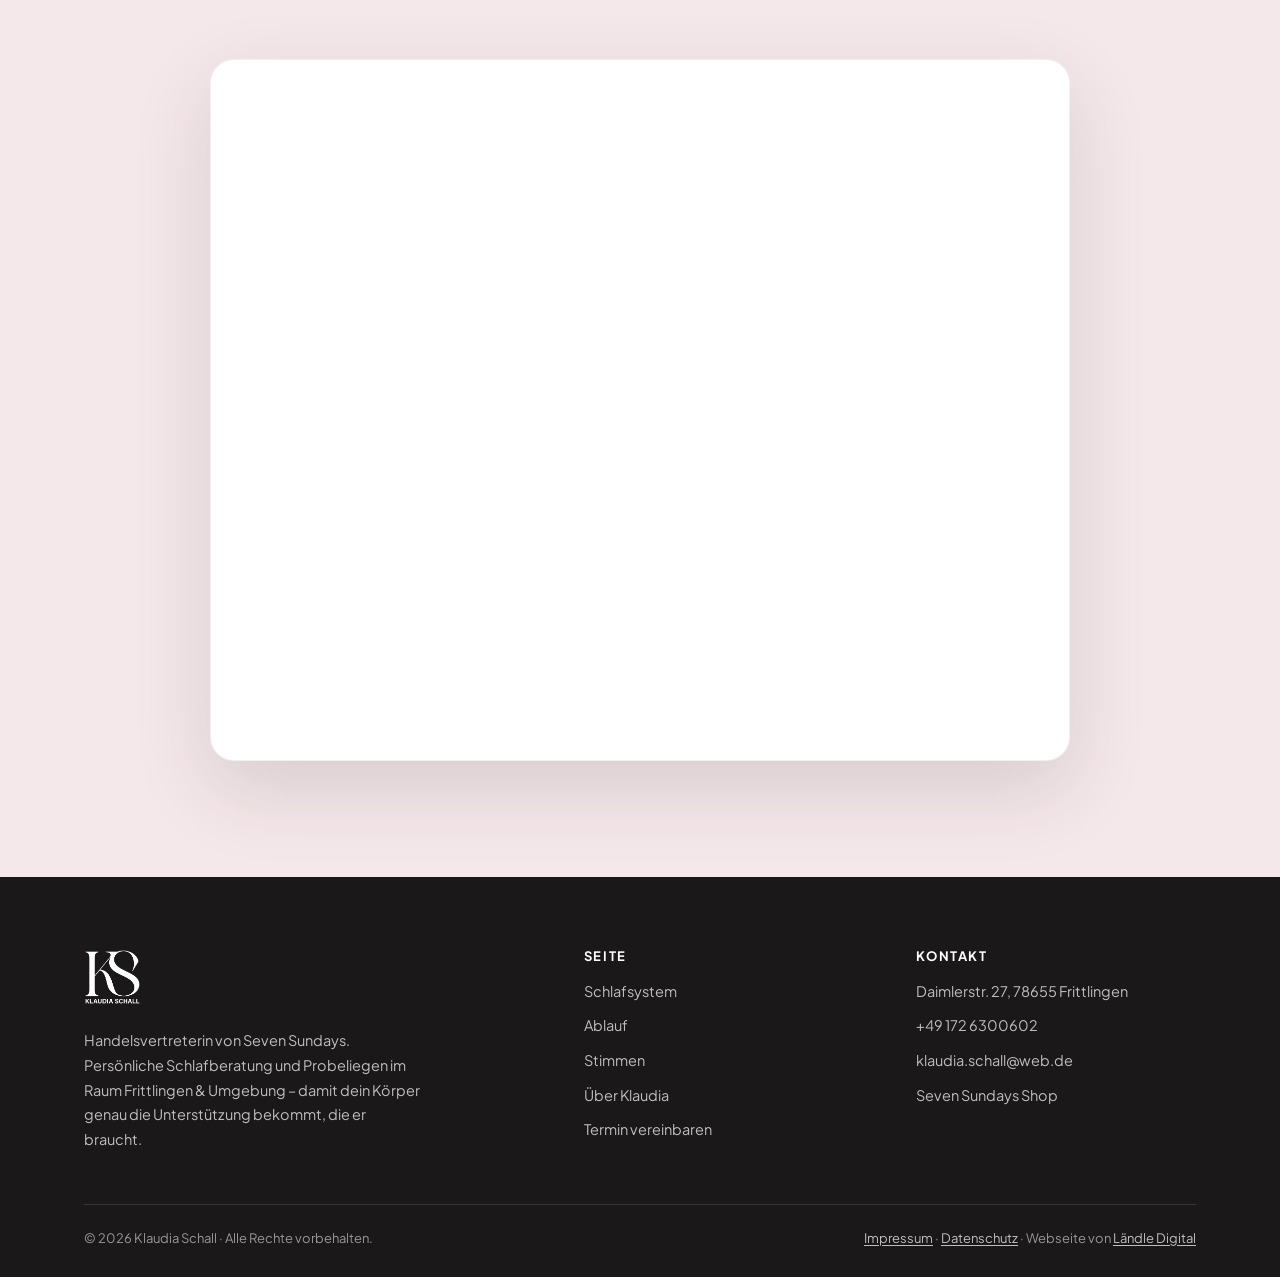
==== commit 153f5967: "Add files via upload" ====
--- a/index.html
+++ b/index.html
@@ -3,13 +3,24 @@
 <head>
 <meta charset="UTF-8" />
 <meta name="viewport" content="width=device-width, initial-scale=1.0" />
-<title>Klaudia Schall · Schlafberatung mit Seven Sundays | Probeliegen & persönliche Beratung</title>
-<meta name="description" content="Besser schlafen mit einem Schlafsystem, das sich deinem Körper anpasst. Klaudia Schall berät dich als Handelsvertreterin von Seven Sundays im Raum Frittlingen – mit persönlichem Probeliegen statt Online-Bestellung." />
+<title>Klaudia Schall · Schlafberatung mit Seven Sundays | Probeliegen im Raum Frittlingen</title>
+<meta name="description" content="Besser schlafen mit einem Schlafsystem, das sich deinem Körper anpasst. Klaudia Schall berät dich als Handelsvertreterin von Seven Sundays im Raum Frittlingen & Rottweil – mit persönlichem Probeliegen statt Online-Bestellung." />
+<meta name="robots" content="index, follow" />
+<meta name="author" content="Klaudia Schall" />
 <meta name="theme-color" content="#f5e8ea" />
+<link rel="canonical" href="https://klaudia-schall.de/" />
 <meta property="og:type" content="website" />
+<meta property="og:site_name" content="Klaudia Schall – Schlafberatung" />
 <meta property="og:title" content="Klaudia Schall · Schlafberatung mit Seven Sundays" />
 <meta property="og:description" content="Besser schlafen mit einem Schlafsystem, das sich deinem Körper anpasst. Persönliche Beratung & Probeliegen im Raum Frittlingen." />
+<meta property="og:url" content="https://klaudia-schall.de/" />
+<meta property="og:image" content="https://klaudia-schall.de/klaudia-kontakt.jpg" />
+<meta property="og:image:alt" content="Klaudia Schall mit dem Seven Sundays Schlafsystem" />
 <meta property="og:locale" content="de_DE" />
+<meta name="twitter:card" content="summary_large_image" />
+<meta name="twitter:title" content="Klaudia Schall · Schlafberatung mit Seven Sundays" />
+<meta name="twitter:description" content="Persönliche Schlafberatung & Probeliegen im Raum Frittlingen." />
+<meta name="twitter:image" content="https://klaudia-schall.de/klaudia-kontakt.jpg" />
 
 <link rel="icon" href="data:image/svg+xml,%3Csvg%20xmlns='http://www.w3.org/2000/svg'%20viewBox='0%200%2064%2064'%3E%3Crect%20width='64'%20height='64'%20rx='14'%20fill='%231a1818'/%3E%3Ctext%20x='32'%20y='45'%20font-family='Georgia,serif'%20font-size='32'%20font-weight='700'%20fill='%23ffffff'%20text-anchor='middle'%3EKS%3C/text%3E%3C/svg%3E" />
 
@@ -17,6 +28,33 @@
 <link rel="preconnect" href="https://fonts.gstatic.com" crossorigin />
 <link href="https://fonts.googleapis.com/css2?family=Playfair+Display:wght@500;600;700;800&family=Plus+Jakarta+Sans:wght@400;500;600;700&display=swap" rel="stylesheet" />
 <link rel="stylesheet" href="style.css" />
+
+<script type="application/ld+json">
+{
+  "@context": "https://schema.org",
+  "@type": "LocalBusiness",
+  "@id": "https://klaudia-schall.de/#business",
+  "name": "Klaudia Schall – Schlafberatung (Seven Sundays)",
+  "description": "Persönliche Schlafberatung und Probeliegen mit dem Seven Sundays Schlafsystem im Raum Frittlingen und Umgebung.",
+  "url": "https://klaudia-schall.de/",
+  "image": "https://klaudia-schall.de/klaudia-portrait.jpg",
+  "logo": "https://klaudia-schall.de/logo.png",
+  "telephone": "+49 172 6300602",
+  "email": "klaudia.schall@web.de",
+  "priceRange": "$$",
+  "address": {
+    "@type": "PostalAddress",
+    "streetAddress": "Daimlerstr. 27",
+    "postalCode": "78655",
+    "addressLocality": "Frittlingen",
+    "addressRegion": "Baden-Württemberg",
+    "addressCountry": "DE"
+  },
+  "areaServed": "Frittlingen, Rottweil und Umgebung",
+  "founder": { "@type": "Person", "name": "Klaudia Schall" },
+  "brand": { "@type": "Brand", "name": "Seven Sundays" }
+}
+</script>
 </head>
 <body>
 
@@ -425,26 +463,6 @@
         <h3>In welcher Region findet die Beratung statt?</h3>
         <p>Die Beratung und das Probeliegen finden im Raum Frittlingen und Umgebung statt. Einen Termin kannst du einfach telefonisch oder per WhatsApp vereinbaren.</p>
       </article>
-    </div>
-  </div>
-</section>
-
-<!-- ============================================================
-     KI-TERMINASSISTENT (ThinkUp AI)
-============================================================= -->
-<section class="section assistant" id="assistent">
-  <div class="shell">
-    <div class="section-head section-head--center" data-reveal>
-      <span class="eyebrow">KI-Terminassistent</span>
-      <h2>Lieber direkt per Chat?</h2>
-      <p>Der KI-Assistent von Klaudia beantwortet rund um die Uhr deine Fragen zum Seven&nbsp;Sundays Schlafsystem und hilft dir, ganz unkompliziert ein Probeliegen zu vereinbaren.</p>
-    </div>
-    <div class="assistant__frame" data-reveal>
-      <iframe
-        src="https://www.thinkupai.de/automatisierungen/Schall_iframe"
-        title="KI-Terminassistent von Klaudia Schall"
-        loading="lazy"
-        referrerpolicy="no-referrer-when-downgrade"></iframe>
     </div>
   </div>
 </section>
@@ -628,7 +646,11 @@
           <div><b>Daimlerstr. 27</b><span>78655 Frittlingen</span></div>
         </div>
         <div class="contact__actions">
-          <a class="btn btn--accent" href="https://wa.me/491726300602?text=Hallo%20Klaudia%2C%20ich%20interessiere%20mich%20f%C3%BCr%20eine%20Schlafberatung%20%2F%20ein%20Probeliegen." target="_blank" rel="noopener">
+          <a class="btn btn--accent" href="#assistent" style="flex:1 1 100%;">
+            <svg viewBox="0 0 24 24" width="18" height="18" fill="none" stroke="currentColor" stroke-width="2"><path d="M21 11.5a8.38 8.38 0 0 1-.9 3.8 8.5 8.5 0 0 1-7.6 4.7 8.38 8.38 0 0 1-3.8-.9L3 21l1.9-5.7a8.38 8.38 0 0 1-.9-3.8 8.5 8.5 0 0 1 4.7-7.6 8.38 8.38 0 0 1 3.8-.9h.5a8.48 8.48 0 0 1 8 8v.5z"/></svg>
+            Termin per Chat buchen
+          </a>
+          <a class="btn btn--ghost" href="https://wa.me/491726300602?text=Hallo%20Klaudia%2C%20ich%20interessiere%20mich%20f%C3%BCr%20eine%20Schlafberatung%20%2F%20ein%20Probeliegen." target="_blank" rel="noopener">
             <svg viewBox="0 0 24 24" width="18" height="18" fill="currentColor"><path d="M12.04 2C6.58 2 2.13 6.45 2.13 11.91c0 1.75.46 3.45 1.32 4.95L2 22l5.25-1.38c1.45.79 3.08 1.21 4.79 1.21h.01c5.46 0 9.91-4.45 9.91-9.91C21.96 6.45 17.5 2 12.04 2zm0 18.15c-1.52 0-3.01-.41-4.3-1.18l-.31-.18-3.12.82.83-3.04-.2-.31a8.2 8.2 0 0 1-1.26-4.36c0-4.54 3.7-8.23 8.25-8.23 2.2 0 4.27.86 5.83 2.41a8.18 8.18 0 0 1 2.42 5.83c0 4.54-3.7 8.24-8.24 8.24zm4.52-6.16c-.25-.12-1.47-.72-1.69-.81-.23-.08-.39-.12-.56.12-.16.25-.64.81-.79.97-.14.17-.29.18-.54.06-.25-.12-1.05-.39-1.99-1.23-.74-.66-1.23-1.47-1.38-1.72-.14-.25-.01-.38.11-.5.11-.11.25-.29.37-.43.13-.14.17-.25.25-.41.08-.17.04-.31-.02-.43-.06-.12-.56-1.34-.76-1.84-.2-.48-.4-.42-.56-.43-.14-.01-.31-.01-.48-.01-.17 0-.43.06-.66.31-.23.25-.86.85-.86 2.07 0 1.22.89 2.4 1.01 2.56.12.17 1.75 2.67 4.23 3.74.59.26 1.05.41 1.41.52.59.19 1.13.16 1.56.1.48-.07 1.47-.6 1.67-1.18.21-.58.21-1.07.14-1.18-.06-.11-.22-.17-.47-.29z"/></svg>
             WhatsApp schreiben
           </a>
@@ -648,6 +670,26 @@
       <iframe
         title="Standort Klaudia Schall – Daimlerstr. 27, 78655 Frittlingen"
         src="https://maps.google.com/maps?q=Daimlerstr.%2027%2C%2078655%20Frittlingen&z=14&output=embed"
+        loading="lazy"
+        referrerpolicy="no-referrer-when-downgrade"></iframe>
+    </div>
+  </div>
+</section>
+
+<!-- ============================================================
+     KI-TERMINASSISTENT (ThinkUp AI) – finaler Buchungsschritt
+============================================================= -->
+<section class="section assistant" id="assistent">
+  <div class="shell">
+    <div class="section-head section-head--center" data-reveal>
+      <span class="eyebrow">Termin-Chat</span>
+      <h2>Buch deinen Wunschtermin direkt im Chat</h2>
+      <p>Der KI-Assistent von Klaudia bucht mit dir in wenigen Sekunden einen Termin fürs Probeliegen und beantwortet rund um die Uhr deine Fragen zum Seven&nbsp;Sundays Schlafsystem.</p>
+    </div>
+    <div class="assistant__frame" data-reveal>
+      <iframe
+        src="https://www.thinkupai.de/automatisierungen/Schall_iframe"
+        title="KI-Terminassistent von Klaudia Schall"
         loading="lazy"
         referrerpolicy="no-referrer-when-downgrade"></iframe>
     </div>
--- a/style.css
+++ b/style.css
@@ -267,6 +267,7 @@
   width: 100%;
   height: 100%;
   object-fit: cover;
+  object-position: center top;
   z-index: 1;
 }
 
@@ -810,7 +811,7 @@
   html { scroll-padding-top: 80px; }
   .hero__inner { grid-template-columns: 1fr; }
   .hero__visual { order: -1; }
-  .hero__visual .ph { aspect-ratio: 16 / 11; }
+  .hero__visual .ph { aspect-ratio: 4 / 5; max-width: 460px; margin-inline: auto; }
   .bento { grid-template-columns: 1fr 1fr; }
   .bento__media { grid-row: span 1; grid-column: span 2; min-height: 300px; }
   .process__intro { grid-template-columns: 1fr; }
@@ -825,7 +826,7 @@
   .contact__media .ph { aspect-ratio: 16 / 10; min-height: 0; }
   .about__inner { grid-template-columns: 1fr; }
   .about__media { order: -1; }
-  .about__media .ph { aspect-ratio: 16 / 12; max-width: 520px; }
+  .about__media .ph { aspect-ratio: 4 / 5; max-width: 460px; margin-inline: auto; }
   .footer__grid { grid-template-columns: 1fr 1fr; }
   .footer__brand { grid-column: span 2; }
 }
@@ -840,7 +841,7 @@
   .hero__cta { flex-direction: column; align-items: stretch; }
   .hero__cta .btn { width: 100%; }
   .bento { grid-template-columns: 1fr; }
-  .bento__media { grid-column: span 1; }
+  .bento__media { grid-column: span 1; aspect-ratio: 4 / 5; min-height: 0; }
   .steps { grid-template-columns: 1fr; }
   .testimonials { grid-template-columns: 1fr; }
   .testimonial--featured { grid-column: span 1; }
